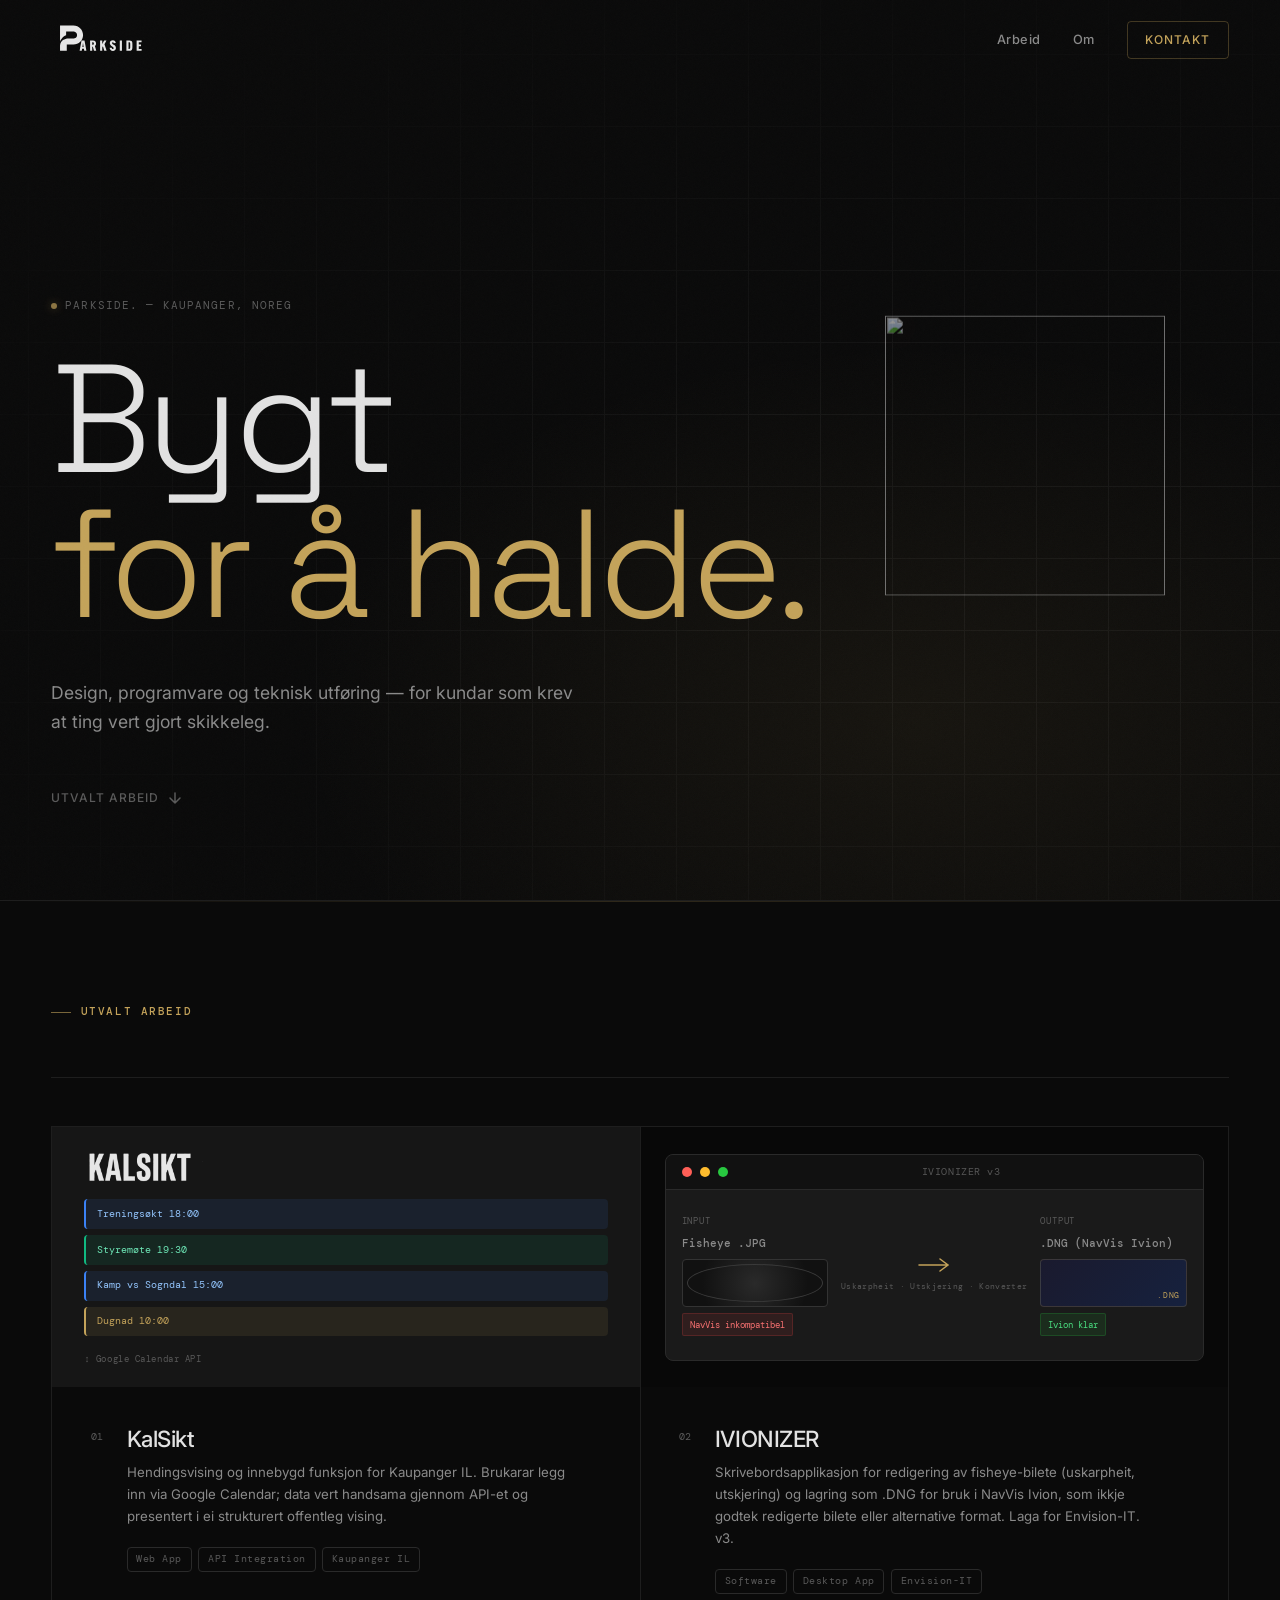
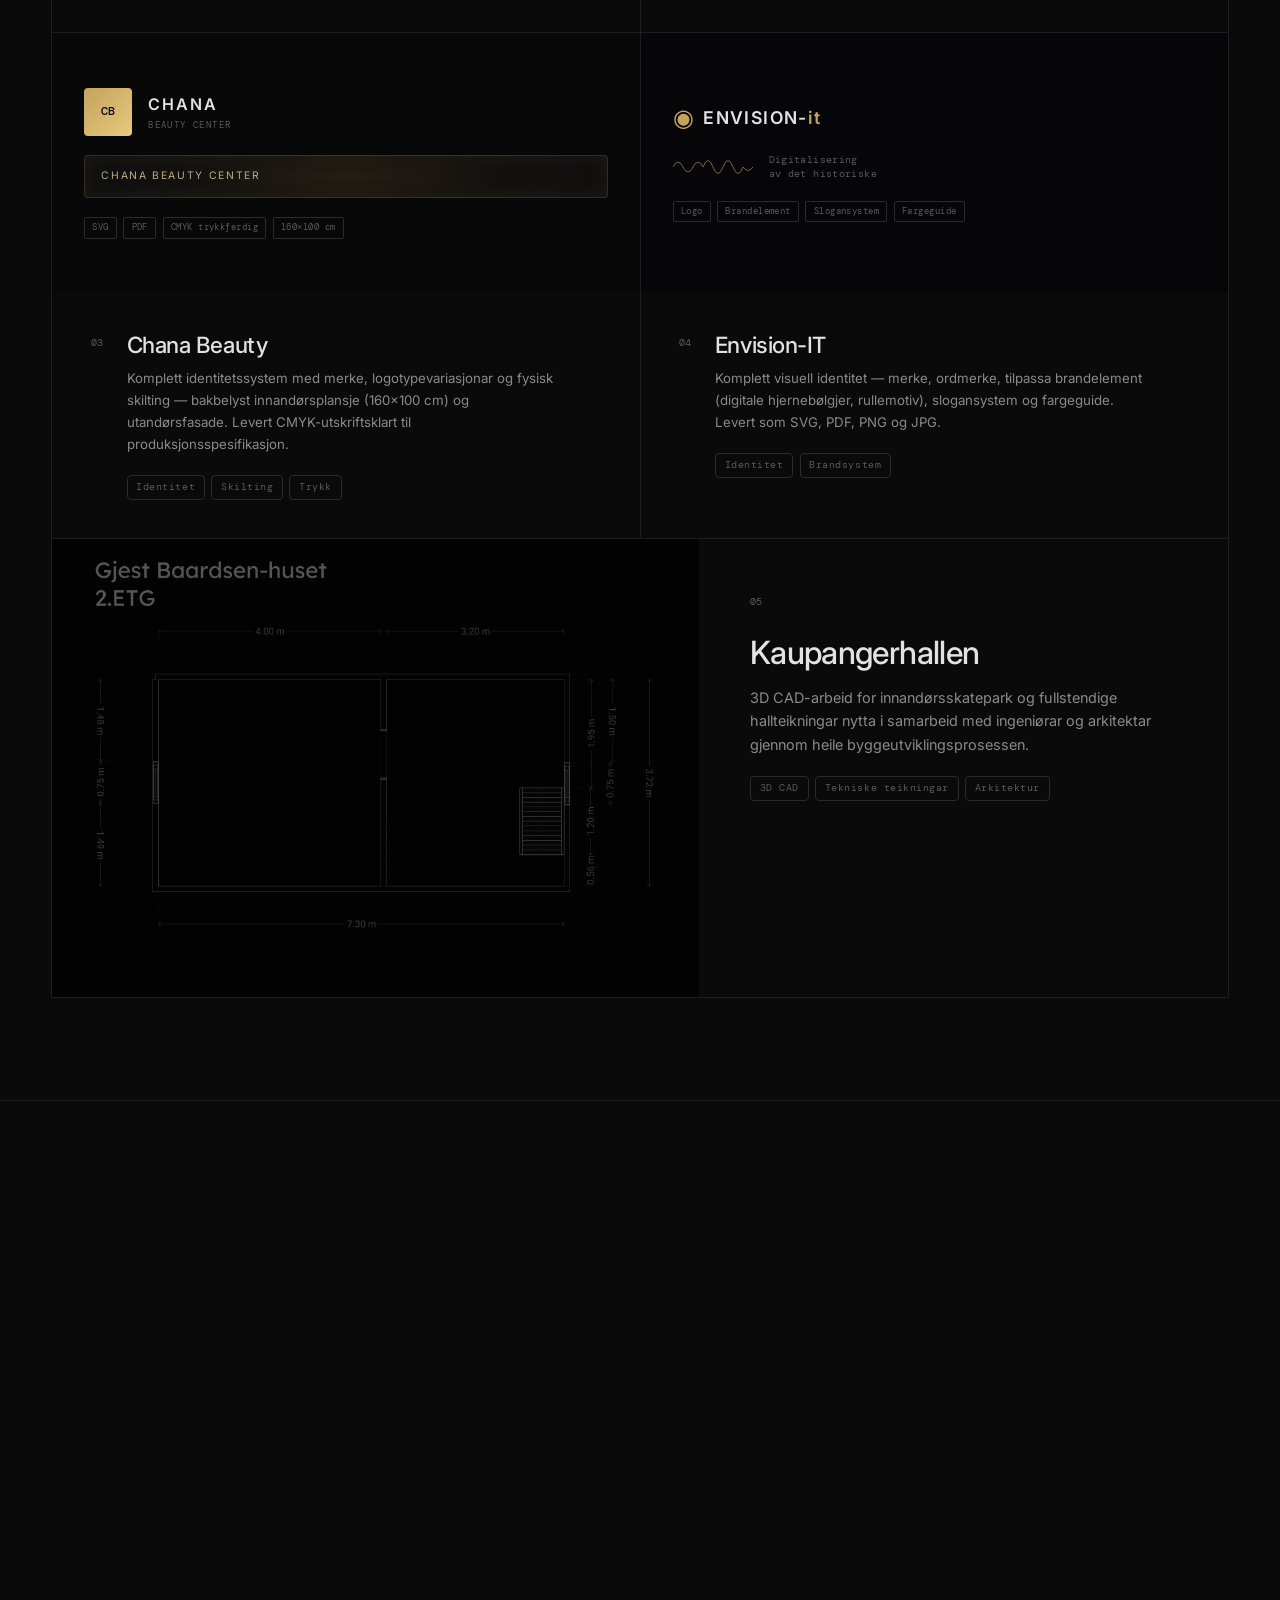
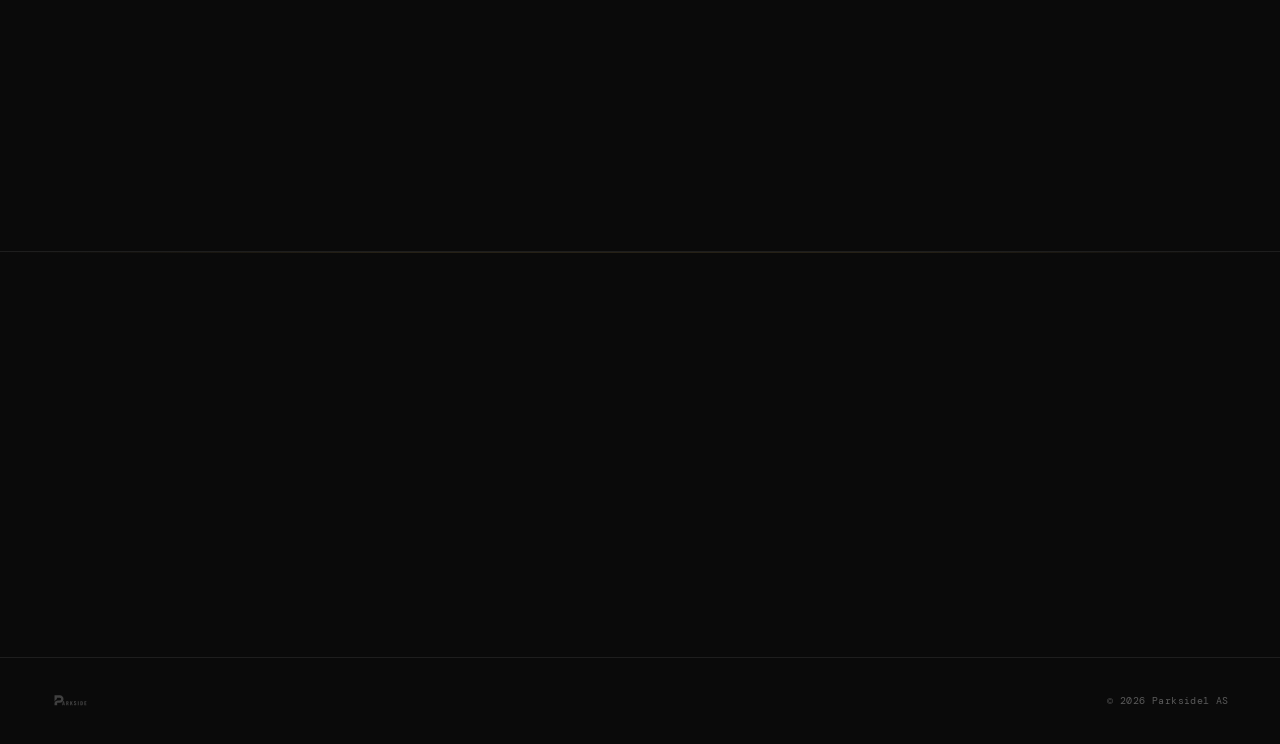
==== index.html @ 4215564d "Legg til prosjektdetaljsider, animert P-ikon og designoppdateringar - Fjerna Lerum Cup frå referanse" ====
<!DOCTYPE html>
<html lang="nn">
<head>
  <meta charset="UTF-8" />
  <meta name="viewport" content="width=device-width, initial-scale=1.0" />
  <title>Parkside.</title>
  <meta name="description" content="Parkside. Design, utvikling og teknisk utføring — frå identitet til programvare." />
  <meta property="og:title" content="Parkside." />
  <meta property="og:description" content="Design, utvikling og teknisk utføring — frå identitet til programvare." />
  <meta property="og:type" content="website" />
  <link rel="icon" type="image/svg+xml" href="data:image/svg+xml,%3Csvg xmlns='http://www.w3.org/2000/svg' viewBox='0 0 32 32'%3E%3Crect width='32' height='32' rx='4' fill='%230a0a0a'/%3E%3Ctext x='50%25' y='50%25' dominant-baseline='central' text-anchor='middle' fill='%23c4a35a' font-family='Georgia,serif' font-size='20' font-weight='bold'%3EP%3C/text%3E%3C/svg%3E" />
  <link rel="preconnect" href="https://fonts.googleapis.com" />
  <link rel="preconnect" href="https://fonts.gstatic.com" crossorigin />
  <link href="https://fonts.googleapis.com/css2?family=Inter:wght@300;400;500;600&family=DM+Mono:wght@400;500&family=Space+Grotesk:wght@300;400;500;600&display=swap" rel="stylesheet" />
  <link rel="stylesheet" href="styles.css" />
</head>
<body>

  <!-- ── NAV ─────────────────────────────────────────── -->
  <nav class="nav" id="nav">
    <div class="nav-inner">
      <a href="#" class="nav-logo">
        <img src="assets/logo/parkside-wordmark.svg" alt="Parkside." class="nav-wordmark" />
      </a>
      <div class="nav-links">
        <a href="#work" class="nav-link">Arbeid</a>
        <a href="#about" class="nav-link">Om</a>
        <a href="#contact" class="nav-cta">Kontakt</a>
      </div>
      <button class="nav-menu-toggle" id="menuToggle" aria-label="Toggle menu" aria-expanded="false">
        <span></span><span></span>
      </button>
    </div>
    <div class="nav-mobile" id="mobileMenu">
      <a href="#work" class="nav-mobile-link">Arbeid</a>
      <a href="#about" class="nav-mobile-link">Om</a>
      <a href="#contact" class="nav-mobile-link">Kontakt</a>
    </div>
  </nav>

  <!-- ── HERO ────────────────────────────────────────── -->
  <section class="hero" id="top">
    <div class="hero-inner">
      <div class="hero-label">Parkside. — Kaupanger, Noreg</div>
      <h1 class="hero-heading">
        <span class="hero-line">Bygt</span>
        <span class="hero-line hero-line--accent">for å halde.</span>
      </h1>
      <p class="hero-sub">
        Design, programvare og teknisk utføring — for kundar som krev at ting vert gjort skikkeleg.
      </p>
      <div class="hero-scroll">
        <a href="#work" class="hero-scroll-link">
          <span>Utvalt arbeid</span>
          <svg width="16" height="16" viewBox="0 0 16 16" fill="none" xmlns="http://www.w3.org/2000/svg">
            <path d="M8 3v10M3 8l5 5 5-5" stroke="currentColor" stroke-width="1.5" stroke-linecap="round" stroke-linejoin="round"/>
          </svg>
        </a>
      </div>
    </div>

    <!-- Animated P icon — right hero field -->
    <div class="hero-icon" aria-hidden="true">
      <img src="assets/logo/parkside-icon-gold.png" alt="" class="hero-icon-img" />
      <div class="hero-pixels">
        <span class="px" style="--px-x:72px;--px-y:174px;--px-size:5px;--px-dur:2.1s;--px-delay:0.0s;--px-dx:-2px;--px-dy:38px"></span>
        <span class="px" style="--px-x:86px;--px-y:178px;--px-size:4px;--px-dur:1.8s;--px-delay:0.4s;--px-dx:3px;--px-dy:44px"></span>
        <span class="px" style="--px-x:100px;--px-y:170px;--px-size:6px;--px-dur:2.4s;--px-delay:0.8s;--px-dx:-3px;--px-dy:36px"></span>
        <span class="px" style="--px-x:76px;--px-y:188px;--px-size:5px;--px-dur:1.9s;--px-delay:0.2s;--px-dx:2px;--px-dy:42px"></span>
        <span class="px" style="--px-x:110px;--px-y:182px;--px-size:4px;--px-dur:2.2s;--px-delay:0.6s;--px-dx:-4px;--px-dy:40px"></span>
        <span class="px" style="--px-x:68px;--px-y:196px;--px-size:6px;--px-dur:1.6s;--px-delay:1.1s;--px-dx:1px;--px-dy:32px"></span>
        <span class="px" style="--px-x:92px;--px-y:192px;--px-size:5px;--px-dur:2.0s;--px-delay:0.9s;--px-dx:-2px;--px-dy:46px"></span>
        <span class="px" style="--px-x:106px;--px-y:200px;--px-size:4px;--px-dur:1.8s;--px-delay:1.5s;--px-dx:4px;--px-dy:38px"></span>
        <span class="px" style="--px-x:80px;--px-y:206px;--px-size:5px;--px-dur:2.3s;--px-delay:1.3s;--px-dx:-1px;--px-dy:34px"></span>
        <span class="px" style="--px-x:96px;--px-y:202px;--px-size:4px;--px-dur:1.7s;--px-delay:0.5s;--px-dx:3px;--px-dy:44px"></span>
        <span class="px" style="--px-x:74px;--px-y:214px;--px-size:6px;--px-dur:2.1s;--px-delay:1.7s;--px-dx:-3px;--px-dy:36px"></span>
        <span class="px" style="--px-x:102px;--px-y:210px;--px-size:5px;--px-dur:1.9s;--px-delay:1.0s;--px-dx:2px;--px-dy:42px"></span>
        <span class="px" style="--px-x:116px;--px-y:218px;--px-size:4px;--px-dur:2.5s;--px-delay:1.4s;--px-dx:-2px;--px-dy:48px"></span>
        <span class="px" style="--px-x:84px;--px-y:222px;--px-size:5px;--px-dur:2.0s;--px-delay:0.7s;--px-dx:1px;--px-dy:40px"></span>
        <span class="px" style="--px-x:94px;--px-y:230px;--px-size:4px;--px-dur:1.6s;--px-delay:1.9s;--px-dx:-4px;--px-dy:34px"></span>
        <span class="px" style="--px-x:70px;--px-y:238px;--px-size:5px;--px-dur:2.3s;--px-delay:2.2s;--px-dx:2px;--px-dy:38px"></span>
      </div>
    </div>

    <div class="hero-grid-bg" aria-hidden="true"></div>
    <div class="hero-glow" aria-hidden="true"></div>
  </section>

  <!-- ── WORK ────────────────────────────────────────── -->
  <section class="work" id="work">
    <div class="section-inner">
      <div class="section-header">
        <span class="section-label">Utvalt arbeid</span>
      </div>

      <div class="work-grid">

        <!-- 01 — KalSikt -->
        <article class="work-card" data-index="01">
          <a href="kalsikt.html" class="work-card-link" aria-label="KalSikt — Kalenderapplikasjon">
            <div class="work-card-visual work-card-visual--kalsikt">
              <div class="kalsikt-viz">
                <img src="assets/work/kalsikt-logo.png" alt="KalSikt logo" class="kalsikt-logo-img" />
                <div class="kalsikt-grid">
                  <div class="kg-event kg-event--sport">Treningsøkt 18:00</div>
                  <div class="kg-event kg-event--meeting">Styremøte 19:30</div>
                  <div class="kg-event kg-event--sport">Kamp vs Sogndal 15:00</div>
                  <div class="kg-event kg-event--other">Dugnad 10:00</div>
                </div>
                <div class="kalsikt-powered">
                  <span>↕ Google Calendar API</span>
                </div>
              </div>
            </div>
            <div class="work-card-info">
              <span class="work-card-num">01</span>
              <div class="work-card-meta">
                <h2 class="work-card-title">KalSikt</h2>
                <p class="work-card-desc">Hendingsvising og innebygd funksjon for Kaupanger IL. Brukarar legg inn via Google Calendar; data vert handsama gjennom API-et og presentert i ei strukturert offentleg vising.</p>
                <div class="work-card-tags">
                  <span class="tag">Web App</span>
                  <span class="tag">API Integration</span>
                  <span class="tag">Kaupanger IL</span>
                </div>
              </div>
            </div>
          </a>
        </article>

        <!-- 02 — IVIONIZER -->
        <article class="work-card" data-index="02">
          <a href="ivionizer.html" class="work-card-link" aria-label="IVIONIZER — Skrivebordsprogramvare">
            <div class="work-card-visual work-card-visual--ivionizer">
              <div class="ivionizer-viz">
                <div class="iv-titlebar">
                  <span class="iv-dot iv-dot--red"></span>
                  <span class="iv-dot iv-dot--yellow"></span>
                  <span class="iv-dot iv-dot--green"></span>
                  <span class="iv-app-name">IVIONIZER v3</span>
                </div>
                <div class="iv-body">
                  <div class="iv-panel iv-panel--left">
                    <div class="iv-label">Input</div>
                    <div class="iv-value">Fisheye .JPG</div>
                    <div class="iv-preview iv-preview--fisheye"></div>
                    <div class="iv-status iv-status--warn">NavVis inkompatibel</div>
                  </div>
                  <div class="iv-arrow">
                    <svg width="32" height="16" viewBox="0 0 32 16" fill="none">
                      <path d="M1 8h28M22 2l8 6-8 6" stroke="#c4a35a" stroke-width="1.5" stroke-linecap="round"/>
                    </svg>
                    <span class="iv-process">Uskarpheit · Utskjering · Konverter</span>
                  </div>
                  <div class="iv-panel iv-panel--right">
                    <div class="iv-label">Output</div>
                    <div class="iv-value">.DNG (NavVis Ivion)</div>
                    <div class="iv-preview iv-preview--dng"></div>
                    <div class="iv-status iv-status--ok">Ivion klar</div>
                  </div>
                </div>
              </div>
            </div>
            <div class="work-card-info">
              <span class="work-card-num">02</span>
              <div class="work-card-meta">
                <h2 class="work-card-title">IVIONIZER</h2>
                <p class="work-card-desc">Skrivebordsapplikasjon for redigering av fisheye-bilete (uskarpheit, utskjering) og lagring som .DNG for bruk i NavVis Ivion, som ikkje godtek redigerte bilete eller alternative format. Laga for Envision-IT. v3.</p>
                <div class="work-card-tags">
                  <span class="tag">Software</span>
                  <span class="tag">Desktop App</span>
                  <span class="tag">Envision-IT</span>
                </div>
              </div>
            </div>
          </a>
        </article>

        <!-- 03 — Chana Beauty -->
        <article class="work-card" data-index="03">
          <a href="chana-beauty.html" class="work-card-link" aria-label="Chana Beauty — Identitet og skilting">
            <div class="work-card-visual work-card-visual--chana">
              <div class="chana-viz">
                <div class="ch-logo-area">
                  <div class="ch-logo-mark">CB</div>
                  <div class="ch-logo-text">
                    <span class="ch-name">CHANA</span>
                    <span class="ch-sub">BEAUTY CENTER</span>
                  </div>
                </div>
                <div class="ch-signage">
                  <div class="ch-sign ch-sign--backlit">
                    <span>CHANA BEAUTY CENTER</span>
                    <span class="ch-sign-glow"></span>
                  </div>
                </div>
                <div class="ch-formats">
                  <span class="ch-fmt">SVG</span>
                  <span class="ch-fmt">PDF</span>
                  <span class="ch-fmt">CMYK trykkferdig</span>
                  <span class="ch-fmt">160×100 cm</span>
                </div>
              </div>
            </div>
            <div class="work-card-info">
              <span class="work-card-num">03</span>
              <div class="work-card-meta">
                <h2 class="work-card-title">Chana Beauty</h2>
                <p class="work-card-desc">Komplett identitetssystem med merke, logotypevariasjonar og fysisk skilting — bakbelyst innandørsplansje (160×100 cm) og utandørsfasade. Levert CMYK-utskriftsklart til produksjonsspesifikasjon.</p>
                <div class="work-card-tags">
                  <span class="tag">Identitet</span>
                  <span class="tag">Skilting</span>
                  <span class="tag">Trykk</span>
                </div>
              </div>
            </div>
          </a>
        </article>

        <!-- 04 — Envision-IT -->
        <article class="work-card" data-index="04">
          <a href="envision-it.html" class="work-card-link" aria-label="Envision-IT — Brandidentitet">
            <div class="work-card-visual work-card-visual--envision">
              <div class="envision-viz">
                <div class="ev-logo">
                  <img src="assets/work/envision-it-logo.png" alt="Envision-IT logo" class="ev-logo-img" onerror="this.style.display='none'; this.nextElementSibling.style.display='flex'" />
                  <div class="ev-logo-fallback">
                    <span class="ev-eye">◉</span>
                    <span class="ev-wordmark">ENVISION-<em>it</em></span>
                  </div>
                </div>
                <div class="ev-elements">
                  <div class="ev-element ev-element--brainwave"></div>
                  <div class="ev-element ev-element--slogan">
                    <span>Digitalisering</span>
                    <span>av det historiske</span>
                  </div>
                </div>
                <div class="ev-formats">
                  <span class="ev-fmt">Logo</span>
                  <span class="ev-fmt">Brandelement</span>
                  <span class="ev-fmt">Slogansystem</span>
                  <span class="ev-fmt">Fargeguide</span>
                </div>
              </div>
            </div>
            <div class="work-card-info">
              <span class="work-card-num">04</span>
              <div class="work-card-meta">
                <h2 class="work-card-title">Envision-IT</h2>
                <p class="work-card-desc">Komplett visuell identitet — merke, ordmerke, tilpassa brandelement (digitale hjernebølgjer, rullemotiv), slogansystem og fargeguide. Levert som SVG, PDF, PNG og JPG.</p>
                <div class="work-card-tags">
                  <span class="tag">Identitet</span>
                  <span class="tag">Brandsystem</span>
                </div>
              </div>
            </div>
          </a>
        </article>

        <!-- 05 — Kaupangerhallen (wide) -->
        <article class="work-card work-card--wide" data-index="05">
          <a href="kaupangerhallen.html" class="work-card-link" aria-label="Kaupangerhallen — Tekniske teikningar og CAD">
            <div class="work-card-visual work-card-visual--cad">
              <div class="cad-viz">
                <img src="assets/work/technical-drawing-01.png" alt="Teknisk grunnplanteikning" class="cad-img" onerror="this.style.display='none'; this.nextElementSibling.style.display='block'" />
                <div class="cad-fallback">
                  <div class="cad-grid-lines" aria-hidden="true"></div>
                  <div class="cad-annotation">
                    <span class="cad-label">Kaupangerhallen</span>
                    <span class="cad-scale">Skala 1:100</span>
                  </div>
                </div>
              </div>
            </div>
            <div class="work-card-info">
              <span class="work-card-num">05</span>
              <div class="work-card-meta">
                <h2 class="work-card-title">Kaupangerhallen</h2>
                <p class="work-card-desc">3D CAD-arbeid for innandørsskatepark og fullstendige hallteikningar nytta i samarbeid med ingeniørar og arkitektar gjennom heile byggeutviklingsprosessen.</p>
                <div class="work-card-tags">
                  <span class="tag">3D CAD</span>
                  <span class="tag">Tekniske teikningar</span>
                  <span class="tag">Arkitektur</span>
                </div>
              </div>
            </div>
          </a>
        </article>

      </div><!-- /work-grid -->
    </div>
  </section>

  <!-- ── ABOUT ────────────────────────────────────────── -->
  <section class="about" id="about">
    <div class="section-inner">
      <div class="about-grid">

        <div class="about-copy">
          <span class="section-label">Om</span>
          <h2 class="about-heading">Lite studio.<br />Breitt spekter.</h2>
          <p class="about-text">
            Parkside er eit design- og utviklingsstudio frå Vestlandet. Vi tek på oss arbeid som krev klar tenking på tvers av fagfelt — identitet, nett, programvare og teknisk produksjon.
          </p>
          <p class="about-text">
            Dei fleste kundane våre er organisasjonar, verksemder og institusjonar i regionen. Vi handterer heile kjeda frå brief til levert fil, inkludert det andre studioar vanlegvis set ut.
          </p>
        </div>

        <div class="about-capabilities">
          <div class="cap-group">
            <h3 class="cap-group-title">Digitalt</h3>
            <ul class="cap-list">
              <li>Webdesign og utvikling</li>
              <li>Webapplikasjonar</li>
              <li>API-integrasjon</li>
              <li>Skrivebordsprogramvare</li>
              <li>Datadrivne grensesnitt</li>
            </ul>
          </div>
          <div class="cap-group">
            <h3 class="cap-group-title">Identitet</h3>
            <ul class="cap-list">
              <li>Brandidentitetssystem</li>
              <li>Logo og merkedesign</li>
              <li>Farge og typografi</li>
              <li>Brandelementbibliotek</li>
              <li>Trykkerifiler</li>
            </ul>
          </div>
          <div class="cap-group">
            <h3 class="cap-group-title">Teknisk</h3>
            <ul class="cap-list">
              <li>Fysisk skilting</li>
              <li>3D-modellering og CAD</li>
              <li>Tekniske teikningar</li>
              <li>Arkitektonisk koordinering</li>
              <li>Skreddarsydde verktøy</li>
            </ul>
          </div>
        </div>

        <div class="about-clients">
          <span class="cap-group-title">Nokre kundar</span>
          <div class="clients-list">
            <span>Kaupanger IL</span>
            <span>Envision-IT</span>
            <span>Chana Beauty</span>
            <span>Move Sogn</span>
            <span>T&amp;D Bakeri</span>
            <span>Årdalshjelpen</span>
            <span>Next Fitness</span>
            <span>Kaupanger Næringsutvikling</span>
          </div>
        </div>

      </div>
    </div>
  </section>

  <!-- ── CONTACT ──────────────────────────────────────── -->
  <section class="contact" id="contact">
    <div class="section-inner">
      <div class="contact-inner">
        <div class="contact-copy">
          <span class="section-label">Kontakt</span>
          <h2 class="contact-heading">La oss snakka.</h2>
          <p class="contact-text">
            Vi arbeider direkte med kundane. Ingen pitchar, ingen anbodsrundar — berre ein samtale om kva du treng.
          </p>
        </div>
        <div class="contact-details">
          <div class="contact-item">
            <span class="contact-item-label">E-post</span>
            <a href="mailto:post@parkside.no" class="contact-item-value">post@parkside.no</a>
          </div>
          <div class="contact-item">
            <span class="contact-item-label">Telefon</span>
            <a href="tel:+4795143314" class="contact-item-value">+47 951 43 314</a>
          </div>
          <div class="contact-item">
            <span class="contact-item-label">Registrert</span>
            <span class="contact-item-value">Parkside1 AS · Org. 921 253 125</span>
          </div>
        </div>
      </div>
    </div>
  </section>

  <!-- ── FOOTER ───────────────────────────────────────── -->
  <footer class="footer">
    <div class="footer-inner">
      <img src="assets/logo/parkside-wordmark.svg" alt="Parkside." class="footer-logo" />
      <span class="footer-copy">© 2026 Parkside1 AS</span>
    </div>
  </footer>

  <script src="script.js"></script>
</body>
</html>
---- styles.css ----
/* ═══════════════════════════════════════════════════════
   PARKSIDE — DESIGN SYSTEM
   Dark · Structured · Precise
═══════════════════════════════════════════════════════ */

/* ── TOKENS ────────────────────────────────────────── */
:root {
  --bg:          #0a0a0a;
  --surface:     #111111;
  --surface-2:   #161616;
  --border:      #1e1e1e;
  --border-2:    #2a2a2a;

  --text:        #e2e2e2;
  --text-dim:    #5a5a5a;
  --text-mid:    #8a8a8a;

  --accent:      #c4a35a;
  --accent-dim:  rgba(196, 163, 90, 0.08);
  --accent-glow: rgba(196, 163, 90, 0.2);

  --radius:      4px;
  --radius-lg:   8px;

  --font-body:    'Inter', -apple-system, BlinkMacSystemFont, 'Segoe UI', sans-serif;
  --font-mono:    'DM Mono', 'Courier New', monospace;
  --font-display: 'Space Grotesk', 'Inter', sans-serif;

  --ease-out:    cubic-bezier(0.16, 1, 0.3, 1);
  --ease-in:     cubic-bezier(0.7, 0, 0.84, 0);
}

/* ── RESET ─────────────────────────────────────────── */
*, *::before, *::after {
  box-sizing: border-box;
  margin: 0;
  padding: 0;
}

html {
  font-size: 16px;
  scroll-behavior: smooth;
  -webkit-text-size-adjust: 100%;
}

body {
  background-color: var(--bg);
  color: var(--text);
  font-family: var(--font-body);
  font-size: 1rem;
  line-height: 1.6;
  -webkit-font-smoothing: antialiased;
  -moz-osx-font-smoothing: grayscale;
  overflow-x: hidden;
}

img {
  display: block;
  max-width: 100%;
}

a {
  color: inherit;
  text-decoration: none;
}

ul {
  list-style: none;
}

/* ── LAYOUT ─────────────────────────────────────────── */
.section-inner {
  width: 100%;
  max-width: 1280px;
  margin: 0 auto;
  padding: 0 clamp(1.5rem, 4vw, 4rem);
}

/* ── TYPOGRAPHY UTILITIES ───────────────────────────── */
.section-label {
  display: inline-flex;
  align-items: center;
  gap: 0.6rem;
  font-family: var(--font-mono);
  font-size: 0.7rem;
  font-weight: 500;
  letter-spacing: 0.14em;
  text-transform: uppercase;
  color: var(--accent);
  margin-bottom: 2rem;
}

.section-label::before {
  content: '';
  display: inline-block;
  width: 20px;
  height: 1px;
  background: var(--accent);
  opacity: 0.6;
  flex-shrink: 0;
}

/* ══════════════════════════════════════════════════════
   NAV
══════════════════════════════════════════════════════ */
.nav {
  position: fixed;
  top: 0;
  left: 0;
  right: 0;
  z-index: 100;
  background: transparent;
  transition: background 0.3s var(--ease-out), border-color 0.3s var(--ease-out);
  border-bottom: 1px solid transparent;
}

.nav.scrolled {
  background: rgba(10, 10, 10, 0.96);
  backdrop-filter: blur(12px);
  -webkit-backdrop-filter: blur(12px);
  border-bottom-color: var(--border);
}

.nav-inner {
  display: flex;
  align-items: center;
  justify-content: space-between;
  max-width: 1280px;
  margin: 0 auto;
  padding: 0 clamp(1.5rem, 4vw, 4rem);
  height: 80px;
}

.nav-logo {
  display: flex;
  align-items: center;
  flex-shrink: 0;
}

.nav-wordmark {
  height: 56px;
  width: 180px;
  object-fit: contain;
  object-position: left center;
  filter: brightness(0) invert(1);
  opacity: 0.9;
}

.nav-links {
  display: flex;
  align-items: center;
  gap: 2rem;
}

.nav-link {
  font-size: 0.8rem;
  font-weight: 500;
  letter-spacing: 0.04em;
  color: var(--text-mid);
  transition: color 0.2s;
}

.nav-link:hover {
  color: var(--text);
}

.nav-cta {
  font-size: 0.75rem;
  font-weight: 500;
  letter-spacing: 0.08em;
  text-transform: uppercase;
  color: var(--accent);
  border: 1px solid rgba(196, 163, 90, 0.3);
  padding: 0.5rem 1.1rem;
  border-radius: var(--radius);
  transition: border-color 0.2s, background 0.2s;
}

.nav-cta:hover {
  border-color: var(--accent);
  background: var(--accent-dim);
}

.nav-menu-toggle {
  display: none;
  flex-direction: column;
  gap: 6px;
  background: none;
  border: none;
  cursor: pointer;
  padding: 4px;
}

.nav-menu-toggle span {
  display: block;
  width: 22px;
  height: 1.5px;
  background: var(--text-mid);
  transition: all 0.25s var(--ease-out);
  transform-origin: center;
}

.nav-mobile {
  display: none;
  flex-direction: column;
  padding: 1.5rem clamp(1.5rem, 4vw, 4rem);
  border-top: 1px solid var(--border);
  background: rgba(10, 10, 10, 0.98);
}

.nav-mobile-link {
  font-size: 1.1rem;
  font-weight: 400;
  color: var(--text-mid);
  padding: 0.9rem 0;
  border-bottom: 1px solid var(--border);
  transition: color 0.2s;
}

.nav-mobile-link:hover {
  color: var(--text);
}

@media (max-width: 640px) {
  .nav-links {
    display: none;
  }
  .nav-menu-toggle {
    display: flex;
  }
  .nav-mobile.open {
    display: flex;
  }
}

/* ══════════════════════════════════════════════════════
   HERO
══════════════════════════════════════════════════════ */
.hero {
  position: relative;
  min-height: 100svh;
  display: flex;
  align-items: flex-end;
  padding-bottom: clamp(5rem, 10vh, 8rem);
  overflow: hidden;
}

.hero-inner {
  position: relative;
  z-index: 2;
  max-width: 1280px;
  margin: 0 auto;
  padding: 0 clamp(1.5rem, 4vw, 4rem);
  width: 100%;
}

.hero-label {
  font-family: var(--font-mono);
  font-size: 0.7rem;
  letter-spacing: 0.1em;
  color: var(--text-dim);
  text-transform: uppercase;
  margin-bottom: 2rem;
  margin-top: 100px;
}

.hero-heading {
  display: flex;
  flex-direction: column;
  font-family: var(--font-display);
  font-size: clamp(4rem, 12vw, 11rem);
  font-weight: 300;
  line-height: 0.95;
  letter-spacing: -0.04em;
  margin-bottom: 2.5rem;
}

.hero-line {
  display: block;
}

.hero-line--accent {
  color: var(--accent);
}

.hero-sub {
  font-size: clamp(0.95rem, 1.5vw, 1.1rem);
  font-weight: 400;
  color: var(--text-mid);
  max-width: 48ch;
  line-height: 1.65;
  margin-bottom: 3rem;
}

.hero-scroll {
  display: inline-block;
}

.hero-scroll-link {
  display: inline-flex;
  align-items: center;
  gap: 0.5rem;
  font-size: 0.75rem;
  font-weight: 500;
  letter-spacing: 0.08em;
  text-transform: uppercase;
  color: var(--text-dim);
  transition: color 0.2s;
}

.hero-scroll-link:hover {
  color: var(--accent);
}

.hero-scroll-link svg {
  animation: scrollBounce 2s ease-in-out infinite;
}

@keyframes scrollBounce {
  0%, 100% { transform: translateY(0); }
  50%       { transform: translateY(5px); }
}

/* Hero background grid */
.hero-grid-bg {
  position: absolute;
  inset: 0;
  z-index: 1;
  background-image:
    linear-gradient(var(--border) 1px, transparent 1px),
    linear-gradient(90deg, var(--border) 1px, transparent 1px);
  background-size: 72px 72px;
  background-position: center center;
  mask-image: radial-gradient(ellipse 120% 90% at 75% 60%, black 20%, transparent 80%);
  -webkit-mask-image: radial-gradient(ellipse 120% 90% at 75% 60%, black 20%, transparent 80%);
  opacity: 0.55;
}

/* Hero radial glow spot */
.hero-glow {
  position: absolute;
  inset: 0;
  z-index: 1;
  pointer-events: none;
  background: radial-gradient(ellipse 70% 60% at 72% 80%, rgba(196, 163, 90, 0.07) 0%, transparent 70%);
}

/* ══════════════════════════════════════════════════════
   WORK SECTION
══════════════════════════════════════════════════════ */
.work {
  padding: clamp(5rem, 8vw, 8rem) 0;
  border-top: 1px solid var(--border);
}

.section-header {
  display: flex;
  align-items: flex-end;
  justify-content: space-between;
  margin-bottom: 3rem;
  padding-bottom: 1.5rem;
  border-bottom: 1px solid var(--border);
}

.work-grid {
  display: grid;
  grid-template-columns: 1fr 1fr;
  gap: 1px;
  background: var(--border);
  border: 1px solid var(--border);
}

.work-card--wide {
  grid-column: 1 / -1;
}

/* ── WORK CARD ─────────────────────────────────── */
.work-card {
  background: var(--bg);
  transition: background 0.3s var(--ease-out), box-shadow 0.3s var(--ease-out);
}

.work-card:hover {
  background: var(--surface);
  box-shadow: inset 0 0 0 1px rgba(196, 163, 90, 0.14);
}

.work-card-link {
  display: flex;
  flex-direction: column;
  height: 100%;
  text-decoration: none;
  cursor: default;
}

.work-card--wide .work-card-link {
  flex-direction: row;
}

/* Visual area */
.work-card-visual {
  flex-shrink: 0;
  overflow: hidden;
  background: var(--surface-2);
  display: flex;
  align-items: center;
  justify-content: center;
}

/* Wide card visual = taller stripe */
.work-card--wide .work-card-visual {
  width: 55%;
  min-height: 380px;
}

/* Regular card visual */
.work-card:not(.work-card--wide) .work-card-visual {
  height: 260px;
}

/* Info area */
.work-card-info {
  padding: clamp(1.5rem, 3vw, 2.5rem);
  display: flex;
  gap: 1.5rem;
  align-items: flex-start;
  flex: 1;
}

.work-card--wide .work-card-info {
  flex-direction: column;
  justify-content: center;
  padding: clamp(2rem, 4vw, 3.5rem);
}

.work-card-num {
  font-family: var(--font-mono);
  font-size: 0.65rem;
  color: var(--text-dim);
  flex-shrink: 0;
  margin-top: 0.2rem;
}

.work-card-meta {
  flex: 1;
  min-width: 0;
}

.work-card-title {
  font-size: clamp(1.1rem, 1.8vw, 1.4rem);
  font-weight: 500;
  letter-spacing: -0.02em;
  margin-bottom: 0.6rem;
  line-height: 1.2;
}

.work-card--wide .work-card-title {
  font-size: clamp(1.5rem, 2.5vw, 2rem);
  margin-bottom: 0.8rem;
}

.work-card-desc {
  font-size: 0.83rem;
  line-height: 1.65;
  color: var(--text-mid);
  margin-bottom: 1.2rem;
  max-width: 55ch;
  overflow-wrap: break-word;
}

.work-card--wide .work-card-desc {
  font-size: 0.9rem;
}

/* Tags */
.work-card-tags {
  display: flex;
  flex-wrap: wrap;
  gap: 0.4rem;
}

.tag {
  font-family: var(--font-mono);
  font-size: 0.65rem;
  letter-spacing: 0.05em;
  color: var(--text-dim);
  border: 1px solid var(--border-2);
  padding: 0.2rem 0.55rem;
  border-radius: var(--radius);
}

.work-card:hover .tag {
  border-color: rgba(196, 163, 90, 0.2);
  color: var(--text-mid);
}

/* ─ Hover arrow indicator ─ */
.work-card-link::after {
  content: '→';
  position: absolute;
  bottom: 1.5rem;
  right: 1.5rem;
  font-size: 0.85rem;
  color: var(--text-dim);
  opacity: 0;
  transform: translateX(-6px);
  transition: opacity 0.2s, transform 0.2s var(--ease-out);
}

.work-card {
  position: relative;
}

.work-card:hover .work-card-link::after {
  opacity: 1;
  transform: translateX(0);
}

/* ── CARD VISUALS ──────────────────────────────────── */

/* — LERUM CUP — */
.work-card-visual--lerum {
  padding: 2rem;
  align-items: stretch;
}

.lerum-viz {
  width: 100%;
  background: #0d1117;
  border: 1px solid #21262d;
  border-radius: var(--radius-lg);
  font-family: var(--font-mono);
  font-size: 0.7rem;
  overflow: hidden;
  display: flex;
  flex-direction: column;
}

.lv-header {
  display: flex;
  align-items: center;
  gap: 0.6rem;
  padding: 0.75rem 1rem;
  border-bottom: 1px solid #21262d;
  background: #161b22;
}

.lv-dot {
  width: 6px;
  height: 6px;
  border-radius: 50%;
}

.lv-dot--green { background: #28a745; box-shadow: 0 0 6px #28a74580; }

.lv-title {
  color: #c9d1d9;
  font-size: 0.65rem;
  letter-spacing: 0.05em;
  flex: 1;
}

.lv-badge {
  font-size: 0.55rem;
  background: rgba(196, 163, 90, 0.15);
  color: var(--accent);
  border: 1px solid rgba(196, 163, 90, 0.3);
  padding: 0.1rem 0.4rem;
  border-radius: 2px;
  letter-spacing: 0.08em;
}

.lv-modes {
  display: flex;
  gap: 0;
  padding: 0.6rem 1rem;
  border-bottom: 1px solid #21262d;
}

.lv-mode {
  font-size: 0.6rem;
  letter-spacing: 0.06em;
  padding: 0.3rem 0.7rem;
  color: #6e7681;
  border-bottom: 1px solid transparent;
  cursor: default;
}

.lv-mode--active {
  color: var(--accent);
  border-bottom-color: var(--accent);
}

.lv-filters {
  display: flex;
  gap: 0.4rem;
  padding: 0.6rem 1rem;
  border-bottom: 1px solid #21262d;
  flex-wrap: wrap;
}

.lv-filter {
  font-size: 0.58rem;
  color: #6e7681;
  border: 1px solid #30363d;
  padding: 0.2rem 0.5rem;
  border-radius: 2px;
}

.lv-filter--active {
  color: var(--accent);
  border-color: rgba(196, 163, 90, 0.4);
  background: rgba(196, 163, 90, 0.08);
}

.lv-cards {
  flex: 1;
  padding: 0.6rem 1rem;
  display: flex;
  flex-direction: column;
  gap: 0.4rem;
}

.lv-card {
  display: grid;
  grid-template-columns: 2.5rem 1fr auto;
  gap: 0.5rem;
  align-items: center;
  padding: 0.4rem 0.5rem;
  background: #161b22;
  border-radius: var(--radius);
  border: 1px solid #21262d;
}

.lv-card--faded {
  opacity: 0.4;
}

.lv-time {
  color: var(--accent);
  font-size: 0.6rem;
  font-weight: 500;
}

.lv-match {
  color: #c9d1d9;
  font-size: 0.6rem;
  white-space: nowrap;
  overflow: hidden;
  text-overflow: ellipsis;
}

.lv-match em {
  color: #6e7681;
  font-style: normal;
  margin: 0 0.2rem;
}

.lv-loc {
  color: #6e7681;
  font-size: 0.55rem;
  white-space: nowrap;
}

.lv-stats {
  display: flex;
  gap: 1rem;
  padding: 0.6rem 1rem;
  border-top: 1px solid #21262d;
  background: #0d1117;
}

.lv-stats span {
  color: #6e7681;
  font-size: 0.55rem;
  letter-spacing: 0.04em;
}

/* — KALSIKT — */
.work-card-visual--kalsikt {
  padding: 2rem;
}

.kalsikt-viz {
  width: 100%;
  display: flex;
  flex-direction: column;
  gap: 1rem;
}

.kalsikt-logo-img {
  height: 36px;
  width: auto;
  object-fit: contain;
  object-position: left center;
  filter: brightness(0) invert(0.9);
}

.kalsikt-grid {
  display: flex;
  flex-direction: column;
  gap: 0.4rem;
}

.kg-event {
  font-family: var(--font-mono);
  font-size: 0.65rem;
  padding: 0.4rem 0.7rem;
  border-radius: var(--radius);
  border-left: 2px solid;
}

.kg-event--sport {
  background: rgba(59, 130, 246, 0.1);
  border-left-color: #3b82f6;
  color: #93c5fd;
}

.kg-event--meeting {
  background: rgba(16, 185, 129, 0.1);
  border-left-color: #10b981;
  color: #6ee7b7;
}

.kg-event--other {
  background: rgba(196, 163, 90, 0.1);
  border-left-color: var(--accent);
  color: var(--accent);
}

.kalsikt-powered {
  font-family: var(--font-mono);
  font-size: 0.58rem;
  color: var(--text-dim);
  letter-spacing: 0.06em;
}

/* — IVIONIZER — */
.work-card-visual--ivionizer {
  padding: 1.5rem;
  background: #080808;
}

.ivionizer-viz {
  width: 100%;
  background: #1a1a1a;
  border: 1px solid #2a2a2a;
  border-radius: var(--radius-lg);
  overflow: hidden;
  font-family: var(--font-mono);
  font-size: 0.65rem;
}

.iv-titlebar {
  display: flex;
  align-items: center;
  gap: 0.5rem;
  padding: 0.6rem 1rem;
  background: #111111;
  border-bottom: 1px solid #2a2a2a;
}

.iv-dot {
  width: 10px;
  height: 10px;
  border-radius: 50%;
}

.iv-dot--red    { background: #ff5f57; }
.iv-dot--yellow { background: #febc2e; }
.iv-dot--green  { background: #28c840; }

.iv-app-name {
  flex: 1;
  text-align: center;
  color: #555;
  font-size: 0.6rem;
  letter-spacing: 0.06em;
}

.iv-body {
  display: flex;
  align-items: center;
  padding: 1.5rem 1rem;
  gap: 0.8rem;
}

.iv-panel {
  flex: 1;
  display: flex;
  flex-direction: column;
  gap: 0.4rem;
}

.iv-label {
  font-size: 0.55rem;
  letter-spacing: 0.1em;
  text-transform: uppercase;
  color: var(--text-dim);
}

.iv-value {
  font-size: 0.7rem;
  color: var(--text-mid);
  font-weight: 500;
}

.iv-preview {
  width: 100%;
  height: 48px;
  border-radius: var(--radius);
  position: relative;
  overflow: hidden;
}

.iv-preview--fisheye {
  background: radial-gradient(circle at 50% 50%, #2a2a2a 0%, #111 70%);
  border: 1px solid #333;
}

.iv-preview--fisheye::after {
  content: '';
  position: absolute;
  inset: 4px;
  border-radius: 50%;
  border: 1px solid #3a3a3a;
}

.iv-preview--dng {
  background: linear-gradient(135deg, #1a1a2e 0%, #16213e 100%);
  border: 1px solid var(--accent-glow);
}

.iv-preview--dng::after {
  content: '.DNG';
  position: absolute;
  bottom: 4px;
  right: 6px;
  font-size: 0.5rem;
  color: var(--accent);
  letter-spacing: 0.08em;
}

.iv-status {
  font-size: 0.55rem;
  padding: 0.2rem 0.45rem;
  border-radius: 2px;
  width: fit-content;
}

.iv-status--warn {
  background: rgba(239, 68, 68, 0.1);
  color: #f87171;
  border: 1px solid rgba(239, 68, 68, 0.2);
}

.iv-status--ok {
  background: rgba(40, 200, 64, 0.1);
  color: #4ade80;
  border: 1px solid rgba(40, 200, 64, 0.2);
}

.iv-arrow {
  display: flex;
  flex-direction: column;
  align-items: center;
  gap: 0.4rem;
  flex-shrink: 0;
}

.iv-process {
  font-size: 0.5rem;
  color: var(--text-dim);
  letter-spacing: 0.04em;
  white-space: nowrap;
}

/* — CHANA BEAUTY — */
.work-card-visual--chana {
  padding: 2rem;
  background: #080808;
}

.chana-viz {
  width: 100%;
  display: flex;
  flex-direction: column;
  gap: 1.2rem;
}

.ch-logo-area {
  display: flex;
  align-items: center;
  gap: 1rem;
}

.ch-logo-mark {
  width: 48px;
  height: 48px;
  background: linear-gradient(135deg, #c4a35a, #e8c97e);
  display: flex;
  align-items: center;
  justify-content: center;
  font-family: var(--font-mono);
  font-size: 0.75rem;
  font-weight: 500;
  color: #0a0a0a;
  letter-spacing: 0.04em;
  border-radius: var(--radius);
  flex-shrink: 0;
}

.ch-logo-text {
  display: flex;
  flex-direction: column;
}

.ch-name {
  font-size: 1rem;
  font-weight: 600;
  letter-spacing: 0.12em;
  color: var(--text);
}

.ch-sub {
  font-family: var(--font-mono);
  font-size: 0.55rem;
  letter-spacing: 0.16em;
  color: var(--text-dim);
  text-transform: uppercase;
}

.ch-signage {
  position: relative;
}

.ch-sign {
  border: 1px solid #2a2a2a;
  border-radius: var(--radius);
  padding: 0.75rem 1rem;
  font-size: 0.65rem;
  letter-spacing: 0.16em;
  text-transform: uppercase;
  color: var(--text-mid);
  position: relative;
  overflow: hidden;
}

.ch-sign--backlit {
  background: linear-gradient(90deg, #0f0f0f 0%, #1a1510 50%, #0f0f0f 100%);
  box-shadow: 0 0 20px rgba(196, 163, 90, 0.08) inset;
  border-color: rgba(196, 163, 90, 0.2);
  color: rgba(230, 210, 160, 0.8);
}

.ch-sign-glow {
  position: absolute;
  top: 0; bottom: 0;
  left: 50%;
  transform: translateX(-50%);
  width: 60%;
  background: radial-gradient(ellipse at center, rgba(196, 163, 90, 0.06) 0%, transparent 70%);
}

.ch-formats {
  display: flex;
  gap: 0.4rem;
  flex-wrap: wrap;
}

.ch-fmt {
  font-family: var(--font-mono);
  font-size: 0.58rem;
  letter-spacing: 0.05em;
  color: var(--text-dim);
  border: 1px solid var(--border-2);
  padding: 0.15rem 0.45rem;
  border-radius: 2px;
}

/* — ENVISION-IT — */
.work-card-visual--envision {
  padding: 2rem;
  background: #060608;
}

.envision-viz {
  width: 100%;
  display: flex;
  flex-direction: column;
  gap: 1.2rem;
}

.ev-logo {
  display: flex;
  align-items: center;
}

.ev-logo-img {
  height: 32px;
  width: auto;
  object-fit: contain;
  object-position: left;
  filter: brightness(0) invert(1);
  opacity: 0.85;
}

.ev-logo-fallback {
  display: none;
  align-items: center;
  gap: 0.6rem;
}

.ev-eye {
  font-size: 1.5rem;
  color: var(--accent);
  line-height: 1;
}

.ev-wordmark {
  font-size: 1.1rem;
  font-weight: 600;
  letter-spacing: 0.08em;
  color: var(--text);
}

.ev-wordmark em {
  font-style: normal;
  color: var(--accent);
}

.ev-elements {
  display: flex;
  gap: 1rem;
  align-items: center;
}

.ev-element--brainwave {
  width: 80px;
  height: 30px;
  flex-shrink: 0;
  background: none;
  position: relative;
}

.ev-element--brainwave::before {
  content: '';
  position: absolute;
  inset: 0;
  background: url("data:image/svg+xml,%3Csvg viewBox='0 0 80 30' xmlns='http://www.w3.org/2000/svg'%3E%3Cpath d='M0 15 Q5 5 10 15 T20 15 T30 15 Q35 2 40 15 Q45 28 50 15 T60 15 T70 15 Q75 22 80 15' stroke='%23c4a35a' stroke-width='1' fill='none' opacity='0.6'/%3E%3C/svg%3E") no-repeat center/contain;
}

.ev-element--slogan {
  display: flex;
  flex-direction: column;
  font-family: var(--font-mono);
  font-size: 0.6rem;
  color: var(--text-dim);
  line-height: 1.4;
  letter-spacing: 0.04em;
}

.ev-formats {
  display: flex;
  gap: 0.4rem;
  flex-wrap: wrap;
}

.ev-fmt {
  font-family: var(--font-mono);
  font-size: 0.58rem;
  letter-spacing: 0.05em;
  color: var(--text-dim);
  border: 1px solid var(--border-2);
  padding: 0.15rem 0.45rem;
  border-radius: 2px;
}

/* — CAD / KAUPANGERHALLEN — */
.work-card-visual--cad {
  padding: 0;
  background: #0a0a0c;
}

.cad-viz {
  width: 100%;
  height: 100%;
  position: relative;
  overflow: hidden;
}

.cad-img {
  width: 100%;
  height: 100%;
  object-fit: cover;
  object-position: center;
  opacity: 0.7;
  filter: invert(1) brightness(0.5) sepia(0.1);
  transition: opacity 0.3s, filter 0.3s;
}

.work-card:hover .cad-img {
  opacity: 0.85;
}

.cad-fallback {
  display: none;
  position: absolute;
  inset: 0;
}

.cad-grid-lines {
  position: absolute;
  inset: 0;
  background-image:
    linear-gradient(rgba(196, 163, 90, 0.06) 1px, transparent 1px),
    linear-gradient(90deg, rgba(196, 163, 90, 0.06) 1px, transparent 1px);
  background-size: 24px 24px;
}

.cad-annotation {
  position: absolute;
  bottom: 1.5rem;
  left: 1.5rem;
  display: flex;
  flex-direction: column;
  gap: 0.2rem;
}

.cad-label {
  font-family: var(--font-mono);
  font-size: 0.65rem;
  letter-spacing: 0.08em;
  color: var(--accent);
  text-transform: uppercase;
}

.cad-scale {
  font-family: var(--font-mono);
  font-size: 0.55rem;
  color: var(--text-dim);
  letter-spacing: 0.06em;
}

/* ══════════════════════════════════════════════════════
   ABOUT SECTION
══════════════════════════════════════════════════════ */
.about {
  padding: clamp(5rem, 8vw, 8rem) 0;
  border-top: 1px solid var(--border);
}

.about-grid {
  display: grid;
  grid-template-columns: 1fr 1fr;
  grid-template-rows: auto auto;
  gap: clamp(3rem, 5vw, 5rem) clamp(4rem, 6vw, 8rem);
}

.about-copy {
  grid-column: 1;
  grid-row: 1;
}

.about-heading {
  font-family: var(--font-display);
  font-size: clamp(2rem, 4vw, 3.2rem);
  font-weight: 300;
  letter-spacing: -0.03em;
  line-height: 1.1;
  margin-bottom: 1.8rem;
}

.about-text {
  font-size: 0.95rem;
  line-height: 1.75;
  color: var(--text-mid);
  margin-bottom: 1rem;
  max-width: 52ch;
}

.about-capabilities {
  grid-column: 2;
  grid-row: 1;
  display: grid;
  grid-template-columns: 1fr 1fr 1fr;
  gap: 2rem;
  align-self: start;
}

.cap-group-title {
  font-family: var(--font-mono);
  font-size: 0.65rem;
  letter-spacing: 0.1em;
  text-transform: uppercase;
  color: var(--accent);
  display: block;
  margin-bottom: 0.8rem;
}

.cap-list {
  display: flex;
  flex-direction: column;
  gap: 0.45rem;
}

.cap-list li {
  font-size: 0.82rem;
  color: var(--text-mid);
  line-height: 1.4;
  padding-left: 0.9rem;
  position: relative;
}

.cap-list li::before {
  content: '–';
  position: absolute;
  left: 0;
  color: var(--border-2);
}

.about-clients {
  grid-column: 1 / -1;
  grid-row: 2;
  padding-top: 2rem;
  border-top: 1px solid var(--border);
}

.about-clients .cap-group-title {
  margin-bottom: 1.2rem;
}

.clients-list {
  display: flex;
  flex-wrap: wrap;
  gap: 0.5rem 1rem;
}

.clients-list span {
  font-size: 0.82rem;
  color: var(--text-dim);
}

.clients-list span::after {
  content: '·';
  margin-left: 1rem;
  color: var(--border-2);
}

.clients-list span:last-child::after {
  display: none;
}

/* ══════════════════════════════════════════════════════
   CONTACT SECTION
══════════════════════════════════════════════════════ */
.contact {
  padding: clamp(5rem, 8vw, 8rem) 0;
  border-top: 1px solid var(--border);
}

.contact-inner {
  display: grid;
  grid-template-columns: 1fr 1fr;
  gap: clamp(3rem, 6vw, 6rem);
  align-items: start;
}

.contact-heading {
  font-family: var(--font-display);
  font-size: clamp(2.5rem, 5vw, 4rem);
  font-weight: 300;
  letter-spacing: -0.03em;
  line-height: 1.05;
  margin-bottom: 1rem;
}

.contact-text {
  font-size: 0.9rem;
  color: var(--text-mid);
  line-height: 1.7;
  max-width: 44ch;
}

.contact-details {
  display: flex;
  flex-direction: column;
  gap: 1.8rem;
  padding-top: 0.5rem;
}

.contact-item {
  display: flex;
  flex-direction: column;
  gap: 0.3rem;
}

.contact-item-label {
  font-family: var(--font-mono);
  font-size: 0.62rem;
  letter-spacing: 0.1em;
  text-transform: uppercase;
  color: var(--text-dim);
}

.contact-item-value {
  font-size: 0.95rem;
  color: var(--text);
  transition: color 0.2s;
}

a.contact-item-value:hover {
  color: var(--accent);
}

/* ══════════════════════════════════════════════════════
   FOOTER
══════════════════════════════════════════════════════ */
.footer {
  border-top: 1px solid var(--border);
  padding: 2rem 0;
}

.footer-inner {
  max-width: 1280px;
  margin: 0 auto;
  padding: 0 clamp(1.5rem, 4vw, 4rem);
  display: flex;
  align-items: center;
  justify-content: space-between;
}

.footer-logo {
  height: 22px;
  width: 72px;
  object-fit: contain;
  object-position: left;
  filter: brightness(0) invert(0.25);
}

.footer-copy {
  font-family: var(--font-mono);
  font-size: 0.62rem;
  color: var(--text-dim);
  letter-spacing: 0.04em;
}

/* ══════════════════════════════════════════════════════
   SCROLL ANIMATIONS
══════════════════════════════════════════════════════ */
[data-reveal] {
  opacity: 0;
  transform: translateY(24px);
  transition: opacity 0.7s var(--ease-out), transform 0.7s var(--ease-out);
}

[data-reveal].revealed {
  opacity: 1;
  transform: translateY(0);
}

/* ══════════════════════════════════════════════════════
   RESPONSIVE BREAKPOINTS
══════════════════════════════════════════════════════ */
@media (max-width: 1024px) {
  .work-card--wide .work-card-link {
    flex-direction: column;
  }

  .work-card--wide .work-card-visual {
    width: 100%;
    min-height: 300px;
  }

  .about-grid {
    grid-template-columns: 1fr;
    gap: 3rem;
  }

  .about-capabilities {
    grid-column: 1;
    grid-row: auto;
    grid-template-columns: 1fr 1fr 1fr;
  }
}

@media (max-width: 768px) {
  .work-grid {
    grid-template-columns: 1fr;
  }

  .work-card--wide {
    grid-column: 1;
  }

  .about-grid {
    grid-template-columns: 1fr;
    gap: 3rem;
  }

  .about-capabilities {
    grid-column: 1;
    grid-row: auto;
    grid-template-columns: 1fr 1fr;
  }

  .contact-inner {
    grid-template-columns: 1fr;
    gap: 3rem;
  }

  .iv-body {
    flex-direction: column;
  }

  .iv-arrow {
    flex-direction: row;
  }
}

@media (max-width: 480px) {
  .about-capabilities {
    grid-template-columns: 1fr;
  }

  .work-card-info {
    flex-direction: column;
    gap: 0.8rem;
  }

  .lv-card {
    grid-template-columns: 2.5rem 1fr;
  }

  .lv-loc {
    display: none;
  }
}

/* ══════════════════════════════════════════════════════
   SELECTION + FOCUS
══════════════════════════════════════════════════════ */
::selection {
  background: rgba(196, 163, 90, 0.2);
  color: var(--text);
}

:focus-visible {
  outline: 1px solid var(--accent);
  outline-offset: 3px;
  border-radius: var(--radius);
}

/* ══════════════════════════════════════════════════════
   SCROLLBAR
══════════════════════════════════════════════════════ */
::-webkit-scrollbar {
  width: 6px;
}

::-webkit-scrollbar-track {
  background: var(--bg);
}

::-webkit-scrollbar-thumb {
  background: var(--border-2);
  border-radius: 3px;
}

::-webkit-scrollbar-thumb:hover {
  background: var(--text-dim);
}

/* ══════════════════════════════════════════════════════
   HERO ICON — Animated pixel P
══════════════════════════════════════════════════════ */
.hero-icon {
  position: absolute;
  right: clamp(4%, 9vw, 14%);
  top: 50%;
  transform: translateY(-48%);
  z-index: 2;
  pointer-events: none;
  user-select: none;
}

.hero-icon-img {
  display: block;
  width: 280px;
  height: 280px;
  object-fit: contain;
  opacity: 0.55;
  filter: drop-shadow(0 0 32px rgba(196, 163, 90, 0.18));
}

/* Pixel container — positioned absolute over icon */
.hero-pixels {
  position: absolute;
  inset: 0;
  pointer-events: none;
}

/* Individual pixel */
.px {
  position: absolute;
  left: var(--px-x);
  top: var(--px-y);
  width: var(--px-size);
  height: var(--px-size);
  background: var(--accent);
  opacity: 0;
  animation: pixelFall var(--px-dur) ease-out var(--px-delay) infinite;
}

@keyframes pixelFall {
  0%   { opacity: 0; transform: translate(0, 0) scale(1); }
  8%   { opacity: 0.9; }
  85%  { opacity: 0.3; }
  100% { opacity: 0; transform: translate(var(--px-dx), var(--px-dy)) scale(0.4); }
}

/* Hide icon on small screens — keeps hero clean */
@media (max-width: 900px) {
  .hero-icon { display: none; }
}

/* ══════════════════════════════════════════════════════
   NOISE TEXTURE OVERLAY
══════════════════════════════════════════════════════ */
body::after {
  content: '';
  position: fixed;
  inset: 0;
  z-index: 9999;
  pointer-events: none;
  opacity: 0.022;
  background-image: url("data:image/svg+xml,%3Csvg viewBox='0 0 256 256' xmlns='http://www.w3.org/2000/svg'%3E%3Cfilter id='noise'%3E%3CfeTurbulence type='fractalNoise' baseFrequency='0.9' numOctaves='4' stitchTiles='stitch'/%3E%3C/filter%3E%3Crect width='100%25' height='100%25' filter='url(%23noise)'/%3E%3C/svg%3E");
  background-repeat: repeat;
  background-size: 128px 128px;
}

/* ══════════════════════════════════════════════════════
   ACCENT HIGHLIGHT ON HERO LABEL
══════════════════════════════════════════════════════ */
.hero-label {
  display: inline-flex;
  align-items: center;
  gap: 0.5rem;
}

.hero-label::before {
  content: '';
  display: inline-block;
  width: 6px;
  height: 6px;
  border-radius: 50%;
  background: var(--accent);
  opacity: 0.7;
  flex-shrink: 0;
  box-shadow: 0 0 8px rgba(196, 163, 90, 0.5);
}

/* ══════════════════════════════════════════════════════
   CONTACT SECTION ENHANCEMENT
══════════════════════════════════════════════════════ */
.contact {
  position: relative;
}

.contact::before {
  content: '';
  position: absolute;
  top: 0;
  left: 0;
  right: 0;
  height: 1px;
  background: linear-gradient(90deg, transparent 0%, var(--accent) 30%, var(--accent) 70%, transparent 100%);
  opacity: 0.15;
}

/* ══════════════════════════════════════════════════════
   WORK GRID BORDER GRADIENT TOP
══════════════════════════════════════════════════════ */
.work {
  position: relative;
}

.work::before {
  content: '';
  position: absolute;
  top: 0;
  left: 0;
  right: 0;
  height: 1px;
  background: linear-gradient(90deg, transparent 0%, rgba(196, 163, 90, 0.2) 50%, transparent 100%);
}
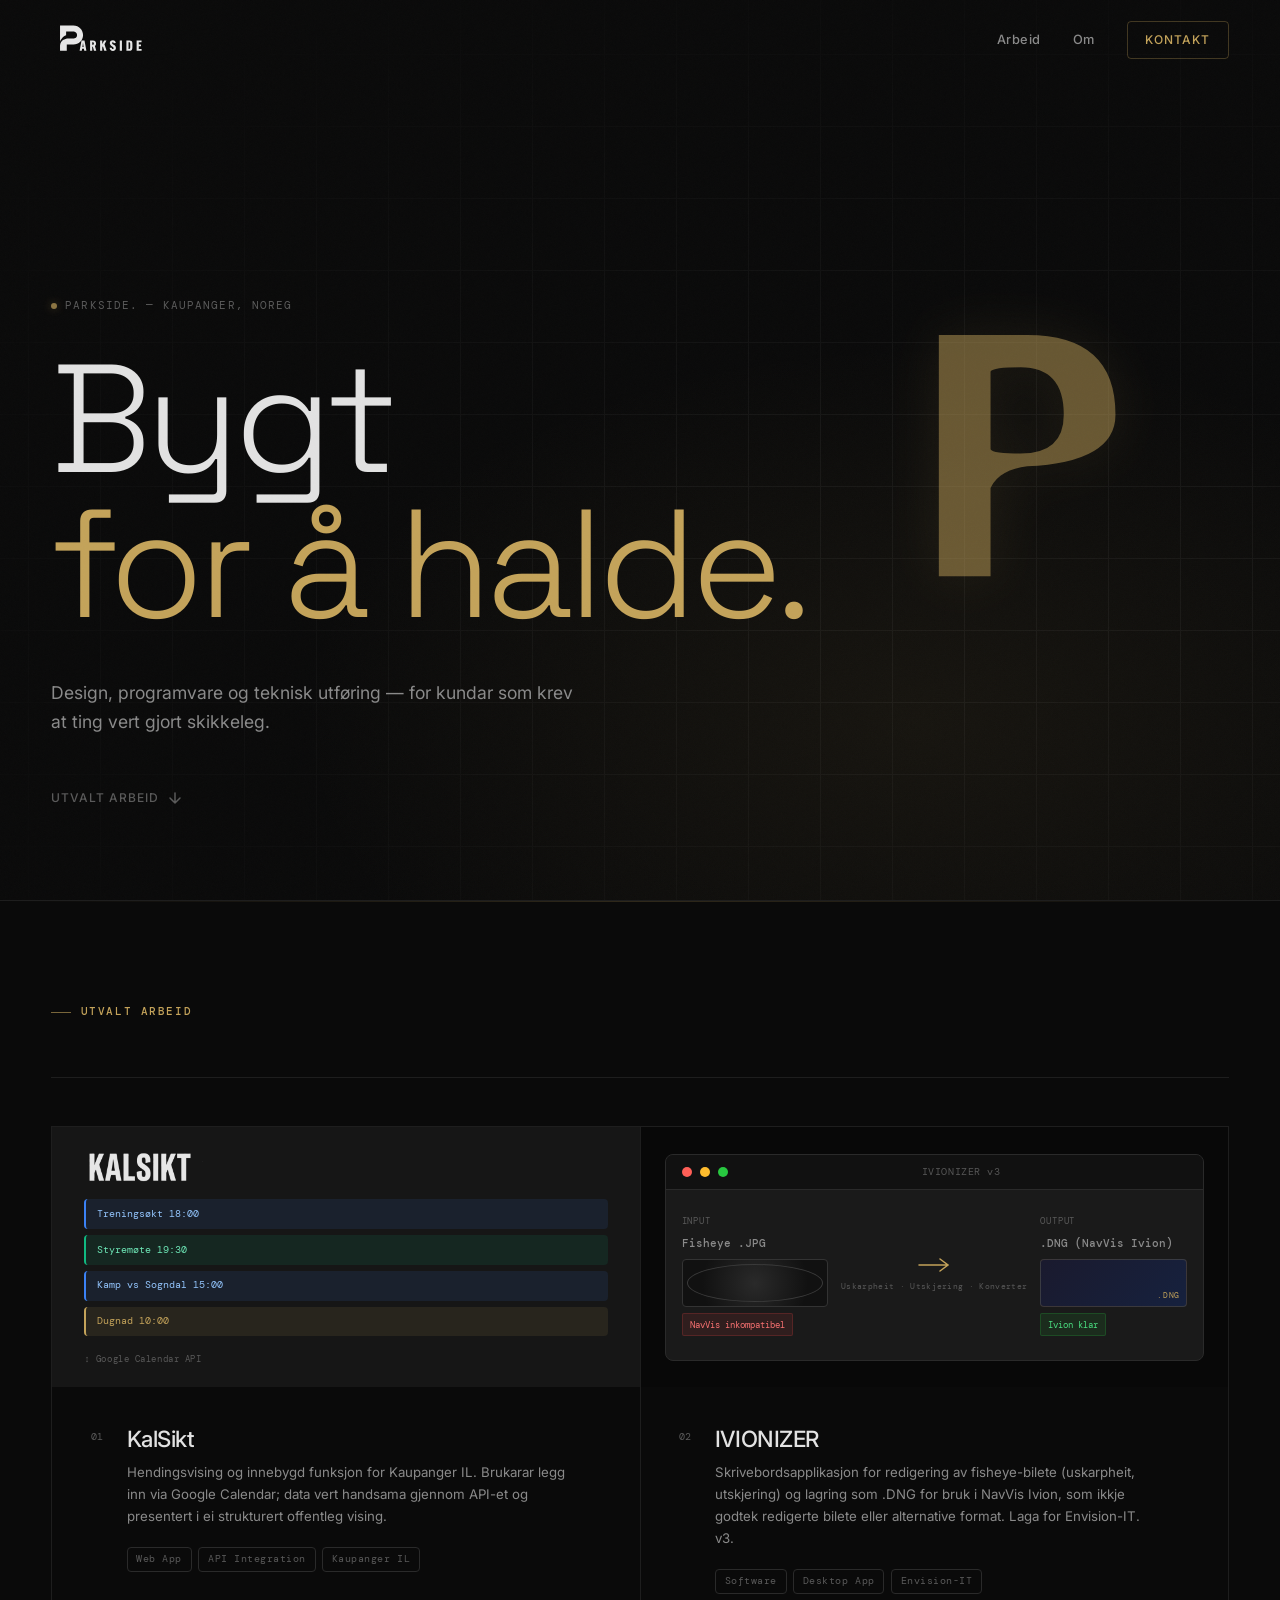
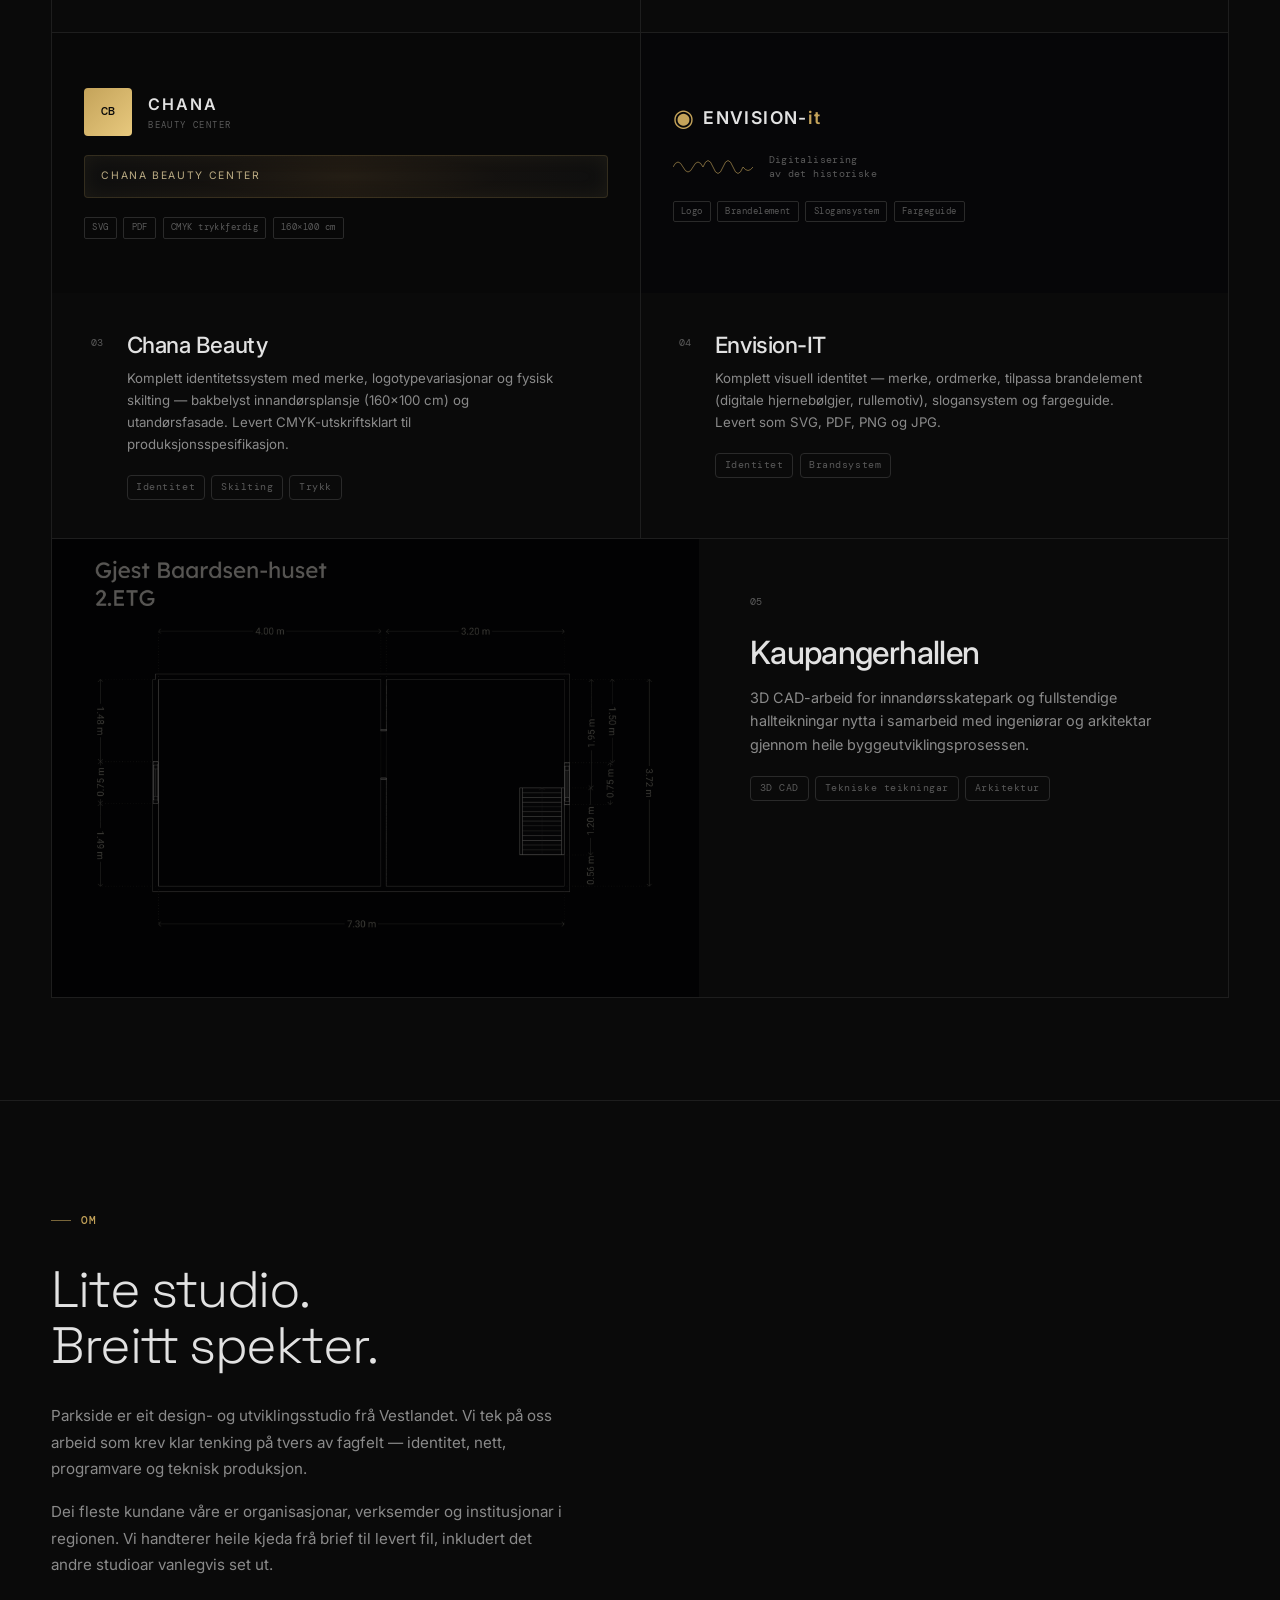
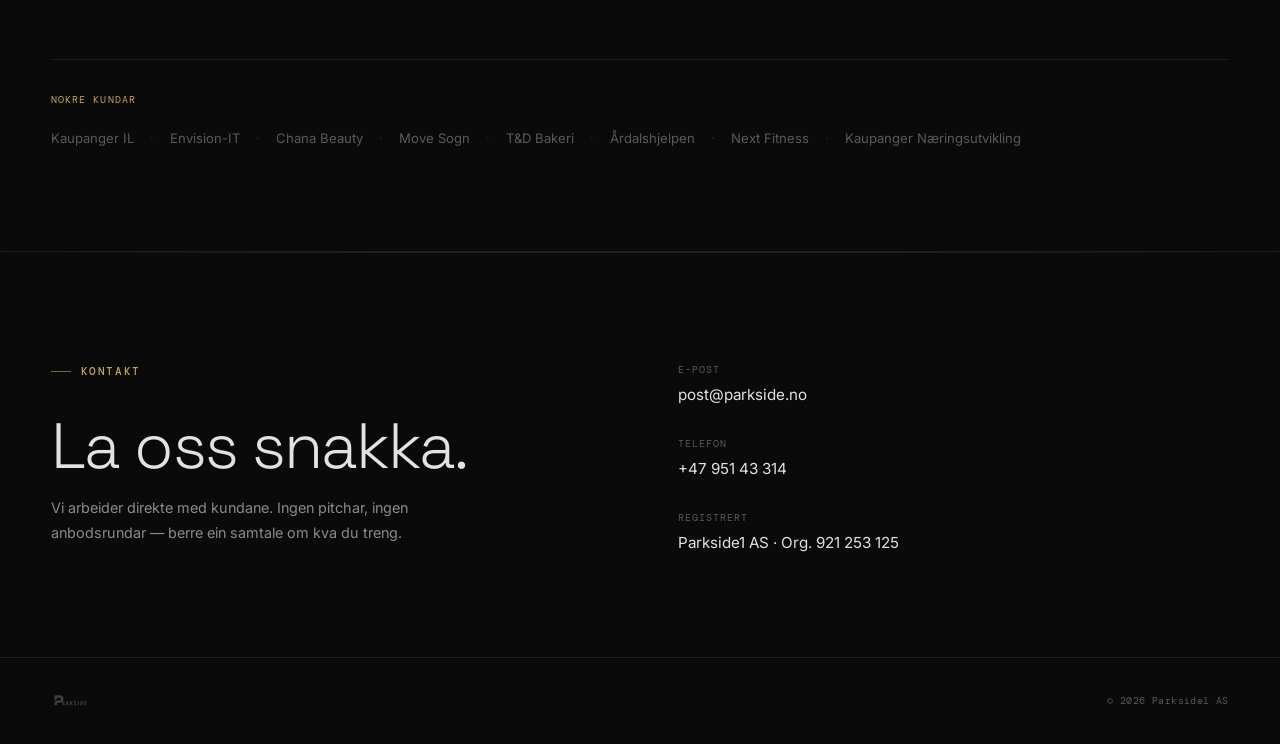
==== commit bce7aa47: "Fiks P-ikon: bruk inline SVG i staden for ekstern PNG PNG lasta ikkje i preview. Erstatta med inline" ====
--- a/index.html
+++ b/index.html
@@ -61,7 +61,25 @@
 
     <!-- Animated P icon — right hero field -->
     <div class="hero-icon" aria-hidden="true">
-      <img src="assets/logo/parkside-icon-gold.png" alt="" class="hero-icon-img" />
+      <!-- Inline SVG — no external file dependency -->
+      <svg class="hero-icon-img" viewBox="0 0 260 260" xmlns="http://www.w3.org/2000/svg">
+        <path fill-rule="evenodd" fill="currentColor" d="
+          M 50 18
+          L 50 242
+          L 98 242
+          L 98 160
+          C 104 148, 116 142, 132 140
+          Q 214 136, 214 92
+          Q 214 18, 132 18
+          Z
+          M 98 52
+          Q 100 48, 126 48
+          Q 166 48, 166 92
+          Q 166 128, 126 128
+          Q 100 128, 98 124
+          Z
+        "/>
+      </svg>
       <div class="hero-pixels">
         <span class="px" style="--px-x:72px;--px-y:174px;--px-size:5px;--px-dur:2.1s;--px-delay:0.0s;--px-dx:-2px;--px-dy:38px"></span>
         <span class="px" style="--px-x:86px;--px-y:178px;--px-size:4px;--px-dur:1.8s;--px-delay:0.4s;--px-dx:3px;--px-dy:44px"></span>
--- a/styles.css
+++ b/styles.css
@@ -1488,9 +1488,10 @@
   display: block;
   width: 280px;
   height: 280px;
-  object-fit: contain;
-  opacity: 0.55;
-  filter: drop-shadow(0 0 32px rgba(196, 163, 90, 0.18));
+  color: var(--accent);
+  opacity: 0.5;
+  filter: drop-shadow(0 0 28px rgba(196, 163, 90, 0.22));
+  overflow: visible;
 }
 
 /* Pixel container — positioned absolute over icon */
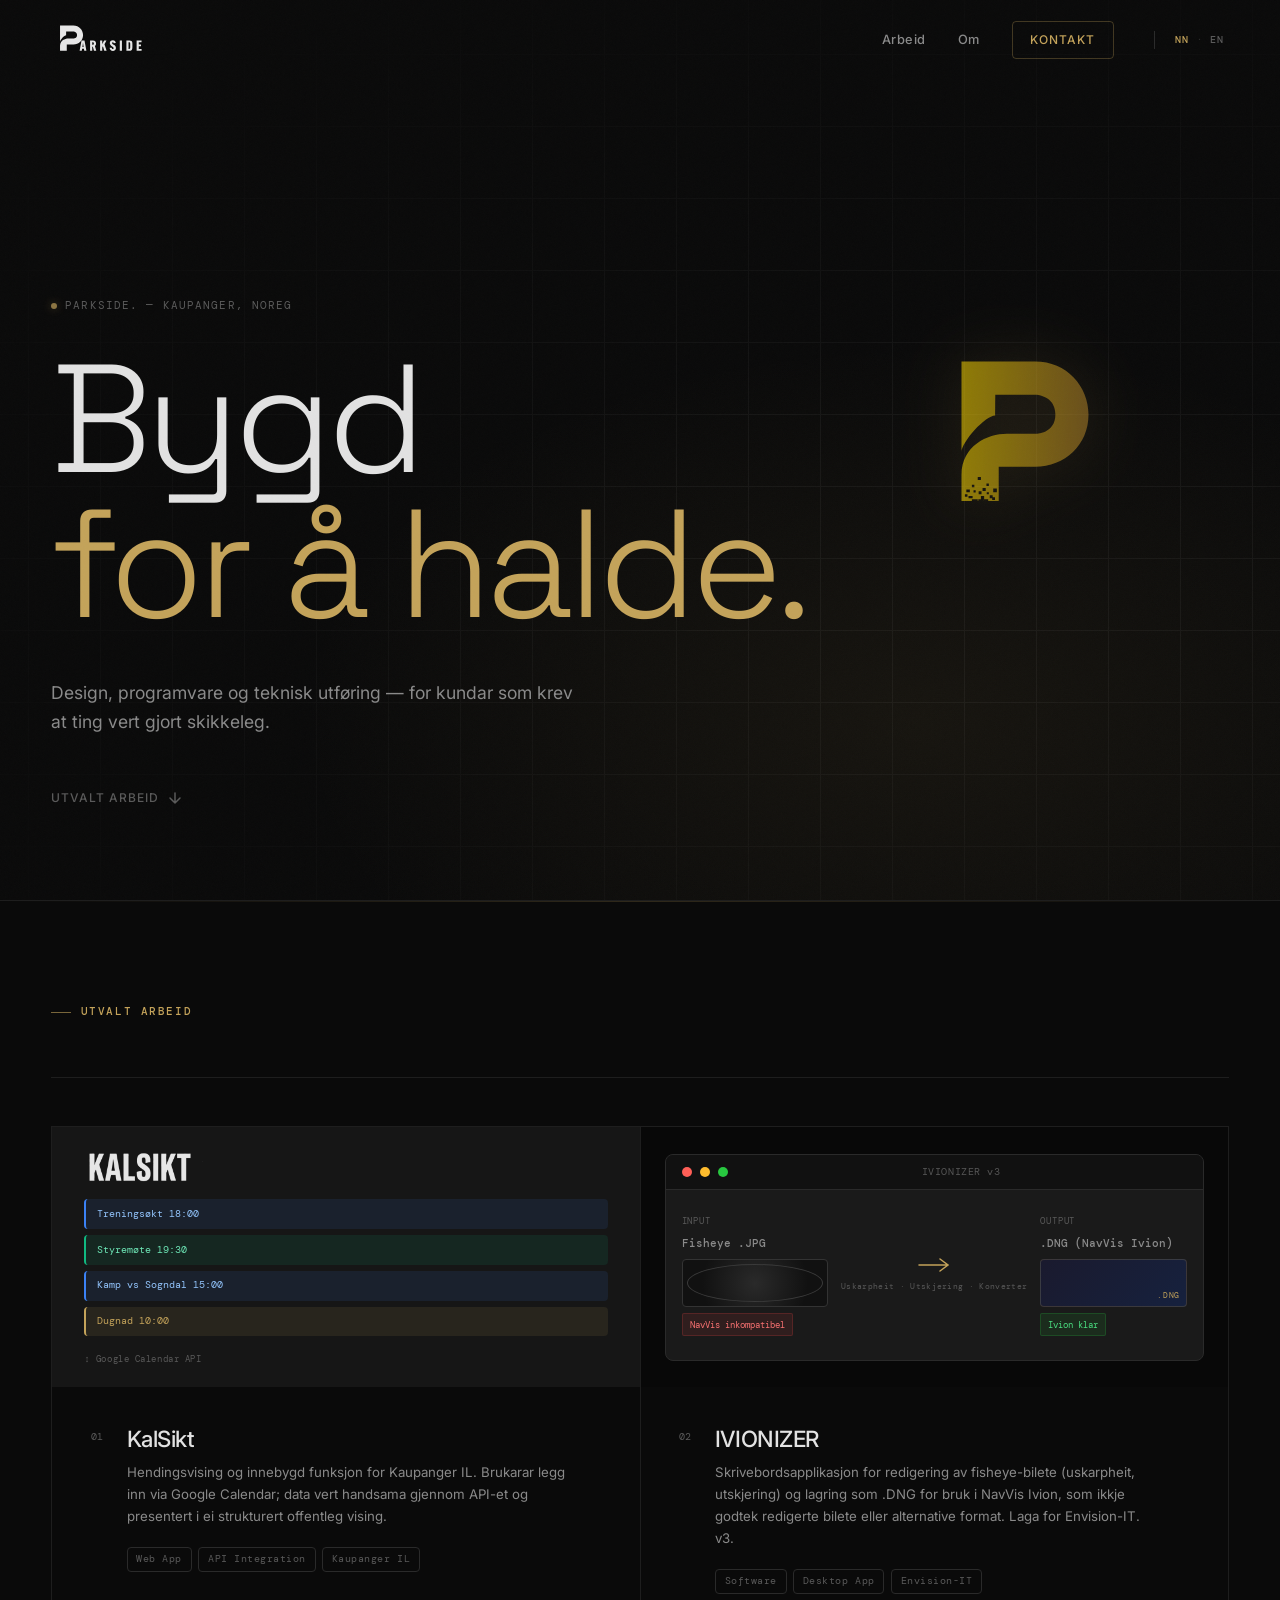
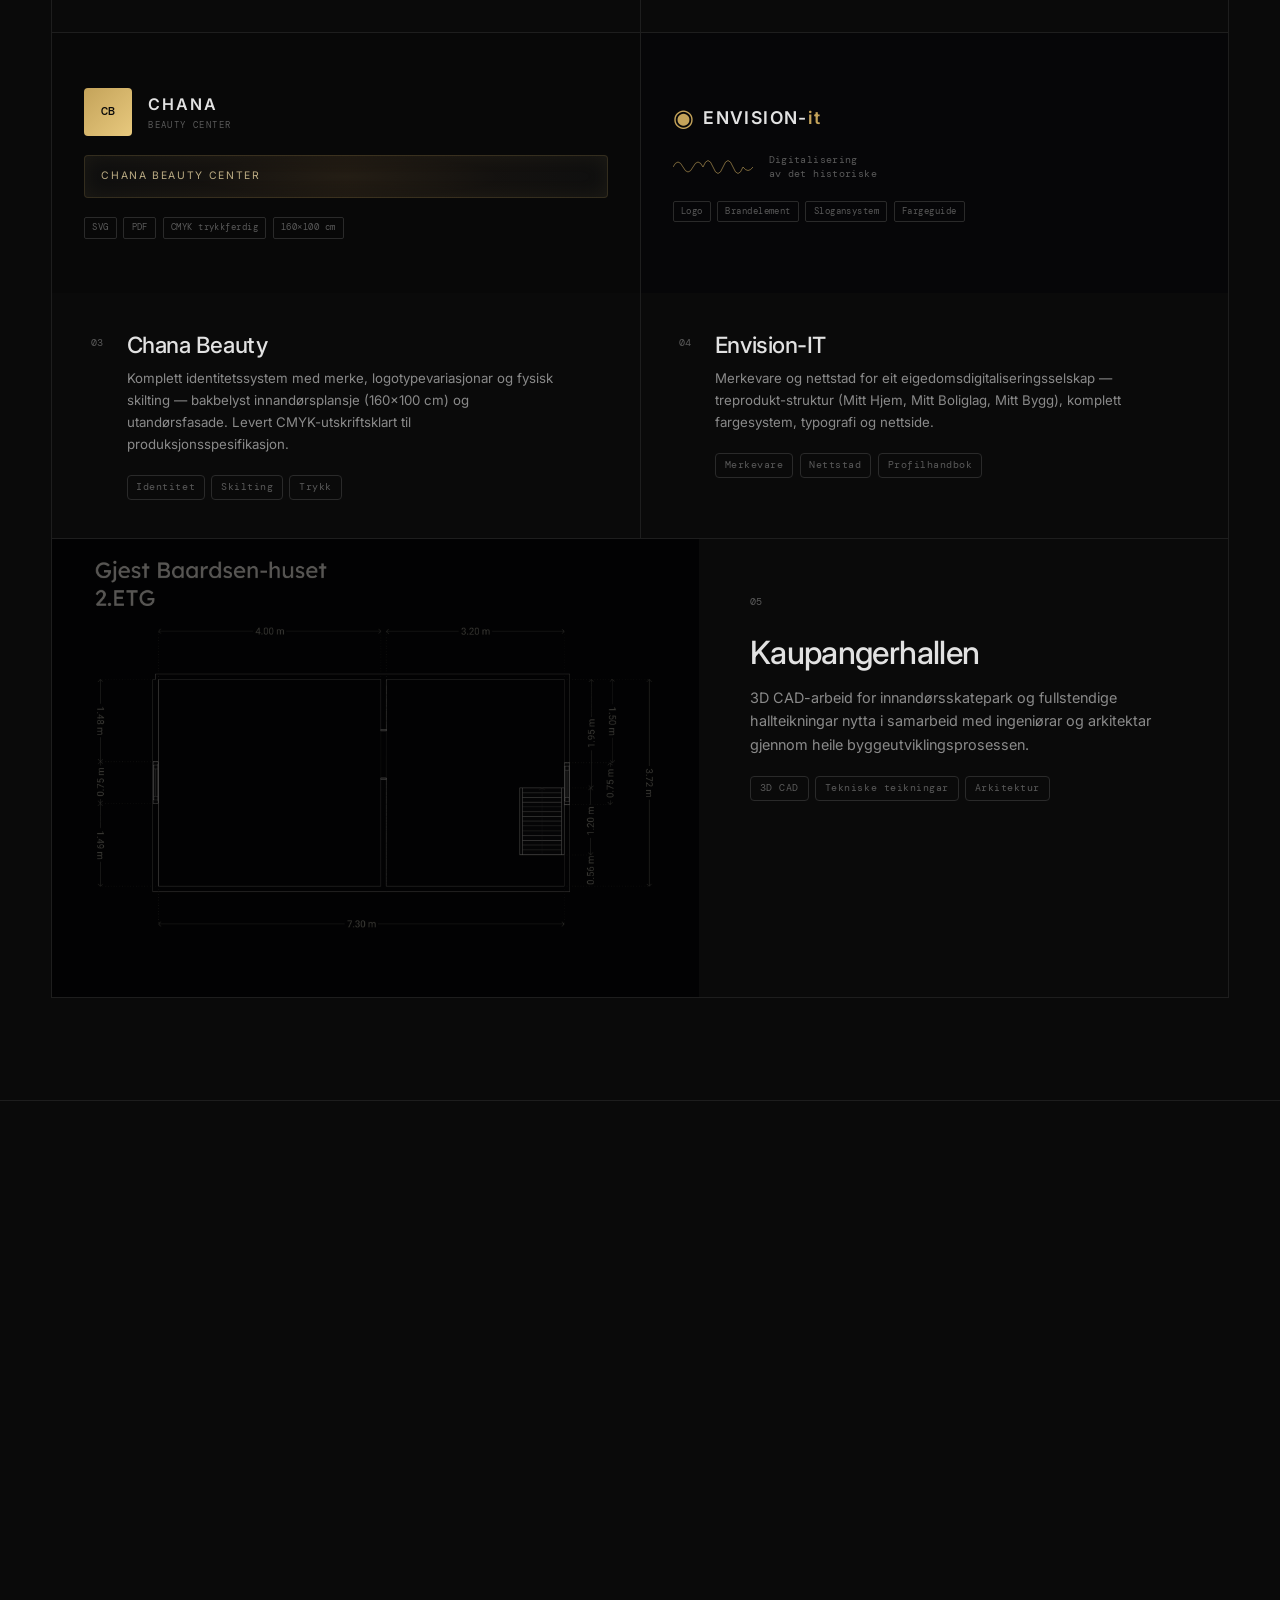
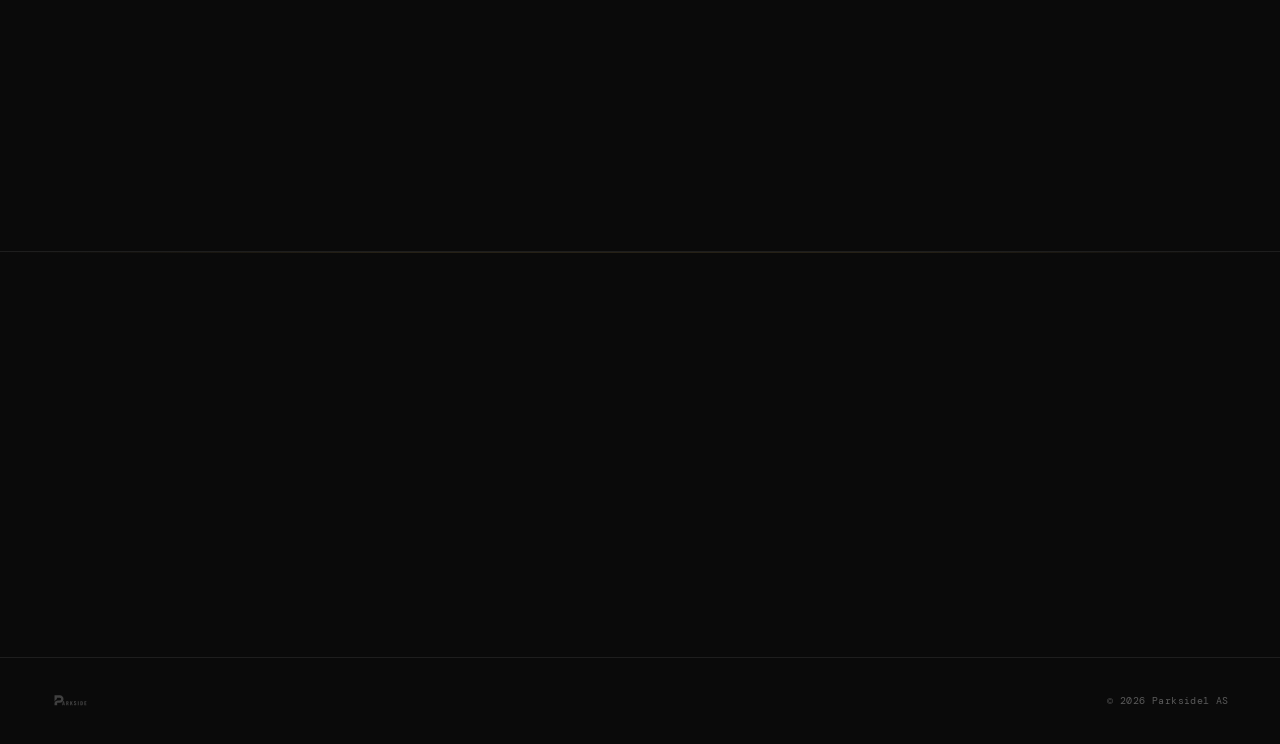
==== commit 35251fbb: "Add language switcher (NN/EN), vercel.json, real P icon, Envision-IT detail page - NN ↔ EN language " ====
--- a/index.html
+++ b/index.html
@@ -23,35 +23,45 @@
         <img src="assets/logo/parkside-wordmark.svg" alt="Parkside." class="nav-wordmark" />
       </a>
       <div class="nav-links">
-        <a href="#work" class="nav-link">Arbeid</a>
-        <a href="#about" class="nav-link">Om</a>
-        <a href="#contact" class="nav-cta">Kontakt</a>
+        <a href="#work" class="nav-link" data-en="Work">Arbeid</a>
+        <a href="#about" class="nav-link" data-en="About">Om</a>
+        <a href="#contact" class="nav-cta" data-en="Contact">Kontakt</a>
+        <div class="lang-switch" aria-label="Language">
+          <button class="lang-btn lang-btn--active" data-lang="nn" aria-pressed="true">NN</button>
+          <span class="lang-sep" aria-hidden="true">·</span>
+          <button class="lang-btn" data-lang="en" aria-pressed="false">EN</button>
+        </div>
       </div>
       <button class="nav-menu-toggle" id="menuToggle" aria-label="Toggle menu" aria-expanded="false">
         <span></span><span></span>
       </button>
     </div>
     <div class="nav-mobile" id="mobileMenu">
-      <a href="#work" class="nav-mobile-link">Arbeid</a>
-      <a href="#about" class="nav-mobile-link">Om</a>
-      <a href="#contact" class="nav-mobile-link">Kontakt</a>
+      <a href="#work" class="nav-mobile-link" data-en="Work">Arbeid</a>
+      <a href="#about" class="nav-mobile-link" data-en="About">Om</a>
+      <a href="#contact" class="nav-mobile-link" data-en="Contact">Kontakt</a>
+      <div class="lang-switch lang-switch--mobile">
+        <button class="lang-btn lang-btn--active" data-lang="nn" aria-pressed="true">NN</button>
+        <span class="lang-sep" aria-hidden="true">·</span>
+        <button class="lang-btn" data-lang="en" aria-pressed="false">EN</button>
+      </div>
     </div>
   </nav>
 
   <!-- ── HERO ────────────────────────────────────────── -->
   <section class="hero" id="top">
     <div class="hero-inner">
-      <div class="hero-label">Parkside. — Kaupanger, Noreg</div>
+      <div class="hero-label" data-en="Parkside. — Kaupanger, Norway">Parkside. — Kaupanger, Noreg</div>
       <h1 class="hero-heading">
-        <span class="hero-line">Bygt</span>
-        <span class="hero-line hero-line--accent">for å halde.</span>
+        <span class="hero-line" data-en="Built">Bygd</span>
+        <span class="hero-line hero-line--accent" data-en="to last.">for å halde.</span>
       </h1>
-      <p class="hero-sub">
+      <p class="hero-sub" data-en="Design, software and technical execution — for clients who demand things done properly.">
         Design, programvare og teknisk utføring — for kundar som krev at ting vert gjort skikkeleg.
       </p>
       <div class="hero-scroll">
         <a href="#work" class="hero-scroll-link">
-          <span>Utvalt arbeid</span>
+          <span data-en="Selected work">Utvalt arbeid</span>
           <svg width="16" height="16" viewBox="0 0 16 16" fill="none" xmlns="http://www.w3.org/2000/svg">
             <path d="M8 3v10M3 8l5 5 5-5" stroke="currentColor" stroke-width="1.5" stroke-linecap="round" stroke-linejoin="round"/>
           </svg>
@@ -61,25 +71,7 @@
 
     <!-- Animated P icon — right hero field -->
     <div class="hero-icon" aria-hidden="true">
-      <!-- Inline SVG — no external file dependency -->
-      <svg class="hero-icon-img" viewBox="0 0 260 260" xmlns="http://www.w3.org/2000/svg">
-        <path fill-rule="evenodd" fill="currentColor" d="
-          M 50 18
-          L 50 242
-          L 98 242
-          L 98 160
-          C 104 148, 116 142, 132 140
-          Q 214 136, 214 92
-          Q 214 18, 132 18
-          Z
-          M 98 52
-          Q 100 48, 126 48
-          Q 166 48, 166 92
-          Q 166 128, 126 128
-          Q 100 128, 98 124
-          Z
-        "/>
-      </svg>
+      <img src="assets/logo/parkside-icon-gold.svg" alt="" class="hero-icon-img" />
       <div class="hero-pixels">
         <span class="px" style="--px-x:72px;--px-y:174px;--px-size:5px;--px-dur:2.1s;--px-delay:0.0s;--px-dx:-2px;--px-dy:38px"></span>
         <span class="px" style="--px-x:86px;--px-y:178px;--px-size:4px;--px-dur:1.8s;--px-delay:0.4s;--px-dx:3px;--px-dy:44px"></span>
@@ -134,7 +126,7 @@
               <span class="work-card-num">01</span>
               <div class="work-card-meta">
                 <h2 class="work-card-title">KalSikt</h2>
-                <p class="work-card-desc">Hendingsvising og innebygd funksjon for Kaupanger IL. Brukarar legg inn via Google Calendar; data vert handsama gjennom API-et og presentert i ei strukturert offentleg vising.</p>
+                <p class="work-card-desc" data-en="Event display and embedded widget for Kaupanger IL. Users add events via Google Calendar; data is processed through the API and presented in a structured public view.">Hendingsvising og innebygd funksjon for Kaupanger IL. Brukarar legg inn via Google Calendar; data vert handsama gjennom API-et og presentert i ei strukturert offentleg vising.</p>
                 <div class="work-card-tags">
                   <span class="tag">Web App</span>
                   <span class="tag">API Integration</span>
@@ -182,7 +174,7 @@
               <span class="work-card-num">02</span>
               <div class="work-card-meta">
                 <h2 class="work-card-title">IVIONIZER</h2>
-                <p class="work-card-desc">Skrivebordsapplikasjon for redigering av fisheye-bilete (uskarpheit, utskjering) og lagring som .DNG for bruk i NavVis Ivion, som ikkje godtek redigerte bilete eller alternative format. Laga for Envision-IT. v3.</p>
+                <p class="work-card-desc" data-en="Desktop application for editing fisheye images (blur, cropping) and saving as .DNG for NavVis Ivion — which accepts neither edited images nor alternative formats. Built for Envision-IT. v3.">Skrivebordsapplikasjon for redigering av fisheye-bilete (uskarpheit, utskjering) og lagring som .DNG for bruk i NavVis Ivion, som ikkje godtek redigerte bilete eller alternative format. Laga for Envision-IT. v3.</p>
                 <div class="work-card-tags">
                   <span class="tag">Software</span>
                   <span class="tag">Desktop App</span>
@@ -223,7 +215,7 @@
               <span class="work-card-num">03</span>
               <div class="work-card-meta">
                 <h2 class="work-card-title">Chana Beauty</h2>
-                <p class="work-card-desc">Komplett identitetssystem med merke, logotypevariasjonar og fysisk skilting — bakbelyst innandørsplansje (160×100 cm) og utandørsfasade. Levert CMYK-utskriftsklart til produksjonsspesifikasjon.</p>
+                <p class="work-card-desc" data-en="Complete identity system with badge, logotype variants and physical signage — backlit indoor panel (160×100 cm) and outdoor facade. Delivered CMYK print-ready to production specification.">Komplett identitetssystem med merke, logotypevariasjonar og fysisk skilting — bakbelyst innandørsplansje (160×100 cm) og utandørsfasade. Levert CMYK-utskriftsklart til produksjonsspesifikasjon.</p>
                 <div class="work-card-tags">
                   <span class="tag">Identitet</span>
                   <span class="tag">Skilting</span>
@@ -265,10 +257,11 @@
               <span class="work-card-num">04</span>
               <div class="work-card-meta">
                 <h2 class="work-card-title">Envision-IT</h2>
-                <p class="work-card-desc">Komplett visuell identitet — merke, ordmerke, tilpassa brandelement (digitale hjernebølgjer, rullemotiv), slogansystem og fargeguide. Levert som SVG, PDF, PNG og JPG.</p>
+                <p class="work-card-desc" data-en="Brand identity and website for a property digitisation company — three-product service structure (Mitt Hjem, Mitt Boliglag, Mitt Bygg), full colour system, typography and web build.">Merkevare og nettstad for eit eigedomsdigitaliserings­selskap — treprodukt-struktur (Mitt Hjem, Mitt Boliglag, Mitt Bygg), komplett fargesystem, typografi og nettside.</p>
                 <div class="work-card-tags">
-                  <span class="tag">Identitet</span>
-                  <span class="tag">Brandsystem</span>
+                  <span class="tag">Merkevare</span>
+                  <span class="tag">Nettstad</span>
+                  <span class="tag">Profilhandbok</span>
                 </div>
               </div>
             </div>
@@ -294,7 +287,7 @@
               <span class="work-card-num">05</span>
               <div class="work-card-meta">
                 <h2 class="work-card-title">Kaupangerhallen</h2>
-                <p class="work-card-desc">3D CAD-arbeid for innandørsskatepark og fullstendige hallteikningar nytta i samarbeid med ingeniørar og arkitektar gjennom heile byggeutviklingsprosessen.</p>
+                <p class="work-card-desc" data-en="3D CAD work for an indoor skatepark and complete hall drawings used in collaboration with engineers and architects throughout the building development process.">3D CAD-arbeid for innandørsskatepark og fullstendige hallteikningar nytta i samarbeid med ingeniørar og arkitektar gjennom heile byggeutviklingsprosessen.</p>
                 <div class="work-card-tags">
                   <span class="tag">3D CAD</span>
                   <span class="tag">Tekniske teikningar</span>
@@ -315,19 +308,19 @@
       <div class="about-grid">
 
         <div class="about-copy">
-          <span class="section-label">Om</span>
-          <h2 class="about-heading">Lite studio.<br />Breitt spekter.</h2>
-          <p class="about-text">
+          <span class="section-label" data-en="About">Om</span>
+          <h2 class="about-heading" data-en="Small studio.<br />Wide range.">Lite studio.<br />Breitt spekter.</h2>
+          <p class="about-text" data-en="Parkside is a design and development studio from Western Norway. We take on work that requires clear thinking across disciplines — identity, web, software and technical production.">
             Parkside er eit design- og utviklingsstudio frå Vestlandet. Vi tek på oss arbeid som krev klar tenking på tvers av fagfelt — identitet, nett, programvare og teknisk produksjon.
           </p>
-          <p class="about-text">
+          <p class="about-text" data-en="Most of our clients are organisations, businesses and institutions in the region. We handle the entire chain from brief to delivered file, including what other studios typically outsource.">
             Dei fleste kundane våre er organisasjonar, verksemder og institusjonar i regionen. Vi handterer heile kjeda frå brief til levert fil, inkludert det andre studioar vanlegvis set ut.
           </p>
         </div>
 
         <div class="about-capabilities">
           <div class="cap-group">
-            <h3 class="cap-group-title">Digitalt</h3>
+            <h3 class="cap-group-title" data-en="Digital">Digitalt</h3>
             <ul class="cap-list">
               <li>Webdesign og utvikling</li>
               <li>Webapplikasjonar</li>
@@ -337,7 +330,7 @@
             </ul>
           </div>
           <div class="cap-group">
-            <h3 class="cap-group-title">Identitet</h3>
+            <h3 class="cap-group-title" data-en="Identity">Identitet</h3>
             <ul class="cap-list">
               <li>Brandidentitetssystem</li>
               <li>Logo og merkedesign</li>
@@ -347,7 +340,7 @@
             </ul>
           </div>
           <div class="cap-group">
-            <h3 class="cap-group-title">Teknisk</h3>
+            <h3 class="cap-group-title" data-en="Technical">Teknisk</h3>
             <ul class="cap-list">
               <li>Fysisk skilting</li>
               <li>3D-modellering og CAD</li>
@@ -359,7 +352,7 @@
         </div>
 
         <div class="about-clients">
-          <span class="cap-group-title">Nokre kundar</span>
+          <span class="cap-group-title" data-en="Some clients">Nokre kundar</span>
           <div class="clients-list">
             <span>Kaupanger IL</span>
             <span>Envision-IT</span>
@@ -381,23 +374,23 @@
     <div class="section-inner">
       <div class="contact-inner">
         <div class="contact-copy">
-          <span class="section-label">Kontakt</span>
-          <h2 class="contact-heading">La oss snakka.</h2>
-          <p class="contact-text">
+          <span class="section-label" data-en="Contact">Kontakt</span>
+          <h2 class="contact-heading" data-en="Let&#39;s talk.">La oss snakka.</h2>
+          <p class="contact-text" data-en="We work directly with clients. No pitches, no tender rounds — just a conversation about what you need.">
             Vi arbeider direkte med kundane. Ingen pitchar, ingen anbodsrundar — berre ein samtale om kva du treng.
           </p>
         </div>
         <div class="contact-details">
           <div class="contact-item">
-            <span class="contact-item-label">E-post</span>
+            <span class="contact-item-label" data-en="Email">E-post</span>
             <a href="mailto:post@parkside.no" class="contact-item-value">post@parkside.no</a>
           </div>
           <div class="contact-item">
-            <span class="contact-item-label">Telefon</span>
+            <span class="contact-item-label" data-en="Phone">Telefon</span>
             <a href="tel:+4795143314" class="contact-item-value">+47 951 43 314</a>
           </div>
           <div class="contact-item">
-            <span class="contact-item-label">Registrert</span>
+            <span class="contact-item-label" data-en="Registered">Registrert</span>
             <span class="contact-item-value">Parkside1 AS · Org. 921 253 125</span>
           </div>
         </div>
@@ -414,5 +407,6 @@
   </footer>
 
   <script src="script.js"></script>
+  <script src="lang.js"></script>
 </body>
 </html>
--- a/styles.css
+++ b/styles.css
@@ -179,6 +179,49 @@
 .nav-cta:hover {
   border-color: var(--accent);
   background: var(--accent-dim);
+}
+
+/* ── LANGUAGE SWITCHER ──────────────────────────────── */
+.lang-switch {
+  display: flex;
+  align-items: center;
+  gap: 0.25rem;
+  margin-left: 0.5rem;
+  padding-left: 1rem;
+  border-left: 1px solid var(--border-2);
+}
+
+.lang-sep {
+  font-size: 0.65rem;
+  color: var(--border-2);
+  line-height: 1;
+}
+
+.lang-btn {
+  background: none;
+  border: none;
+  cursor: pointer;
+  font-family: var(--font-mono);
+  font-size: 0.62rem;
+  font-weight: 500;
+  letter-spacing: 0.1em;
+  color: var(--text-dim);
+  padding: 0.25rem 0.3rem;
+  transition: color 0.2s;
+  line-height: 1;
+}
+
+.lang-btn:hover { color: var(--text-mid); }
+.lang-btn--active { color: var(--accent) !important; }
+
+.lang-switch--mobile {
+  border-left: none;
+  border-top: 1px solid var(--border);
+  margin-left: 0;
+  padding-left: 0;
+  padding-top: 1.2rem;
+  margin-top: 0.8rem;
+  justify-content: flex-start;
 }
 
 .nav-menu-toggle {
@@ -1488,9 +1531,8 @@
   display: block;
   width: 280px;
   height: 280px;
-  color: var(--accent);
-  opacity: 0.5;
-  filter: drop-shadow(0 0 28px rgba(196, 163, 90, 0.22));
+  opacity: 0.55;
+  filter: drop-shadow(0 0 32px rgba(196, 163, 90, 0.28));
   overflow: visible;
 }
 
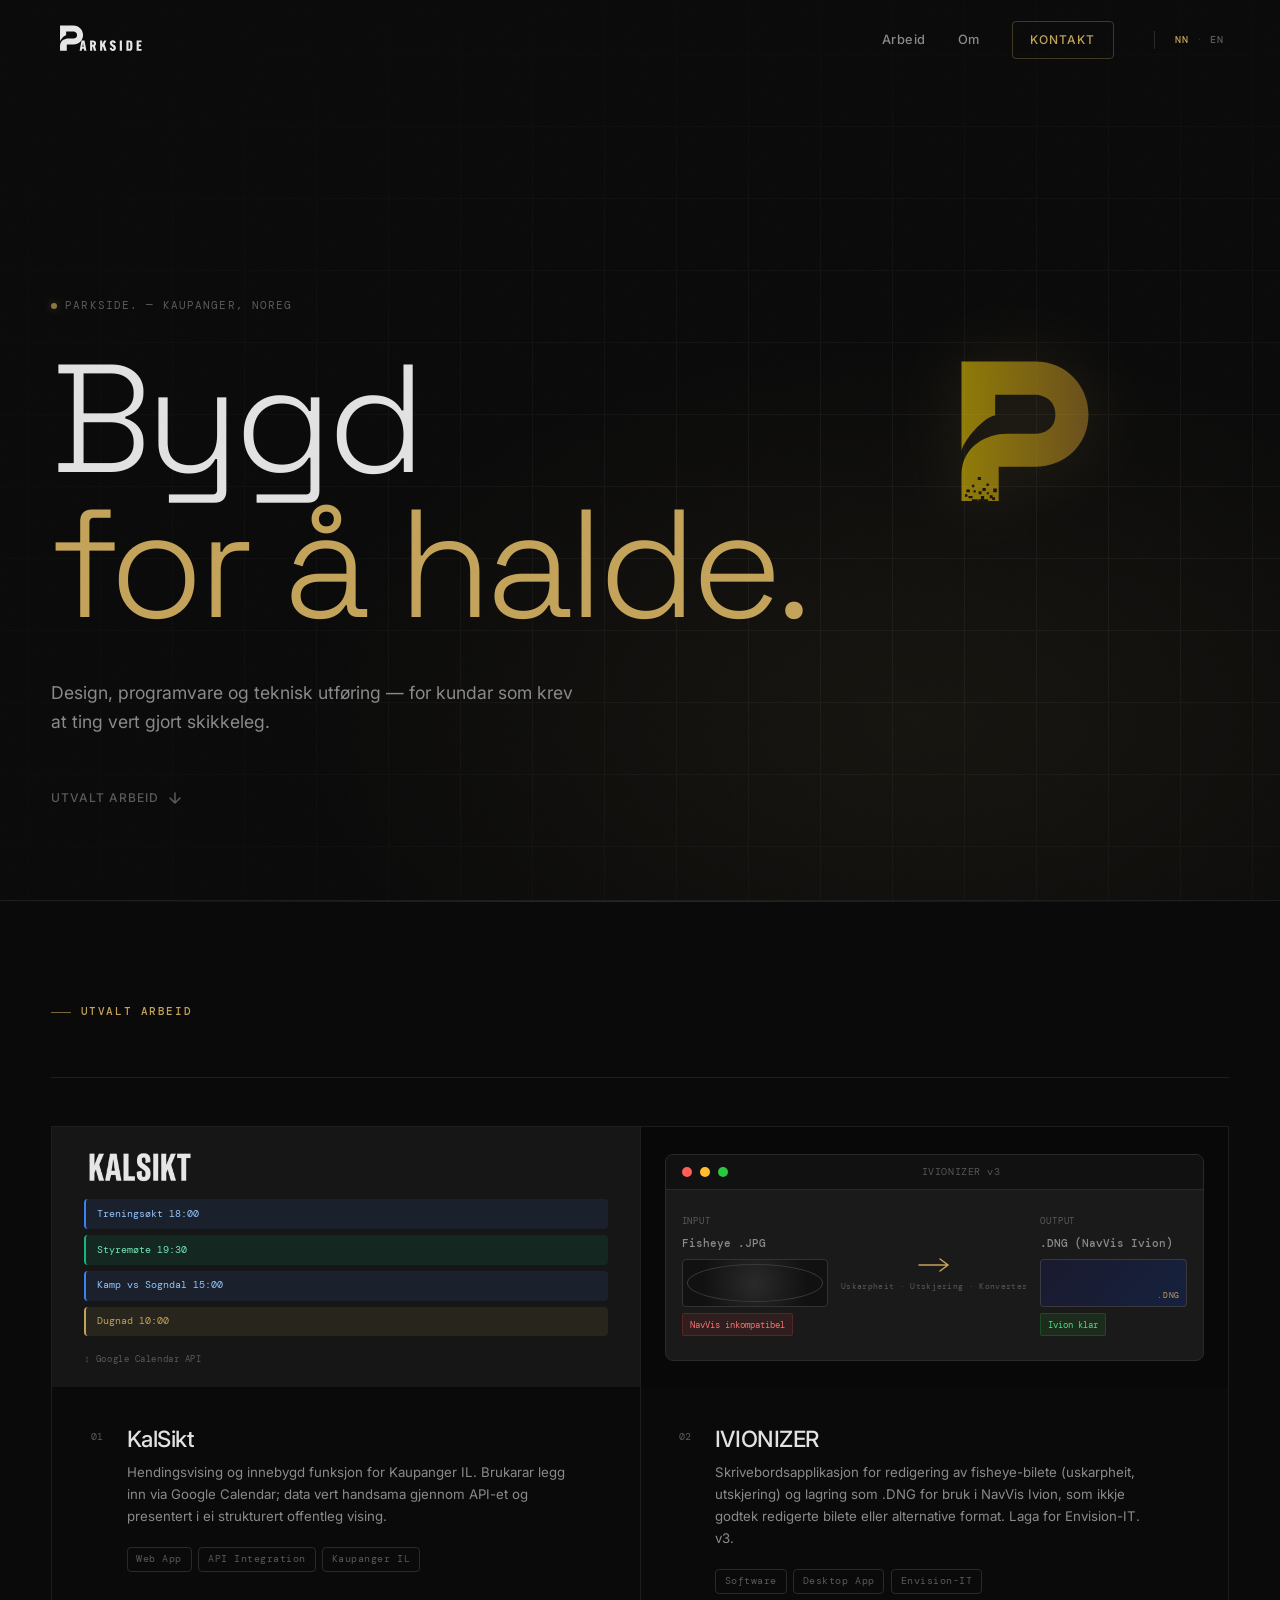
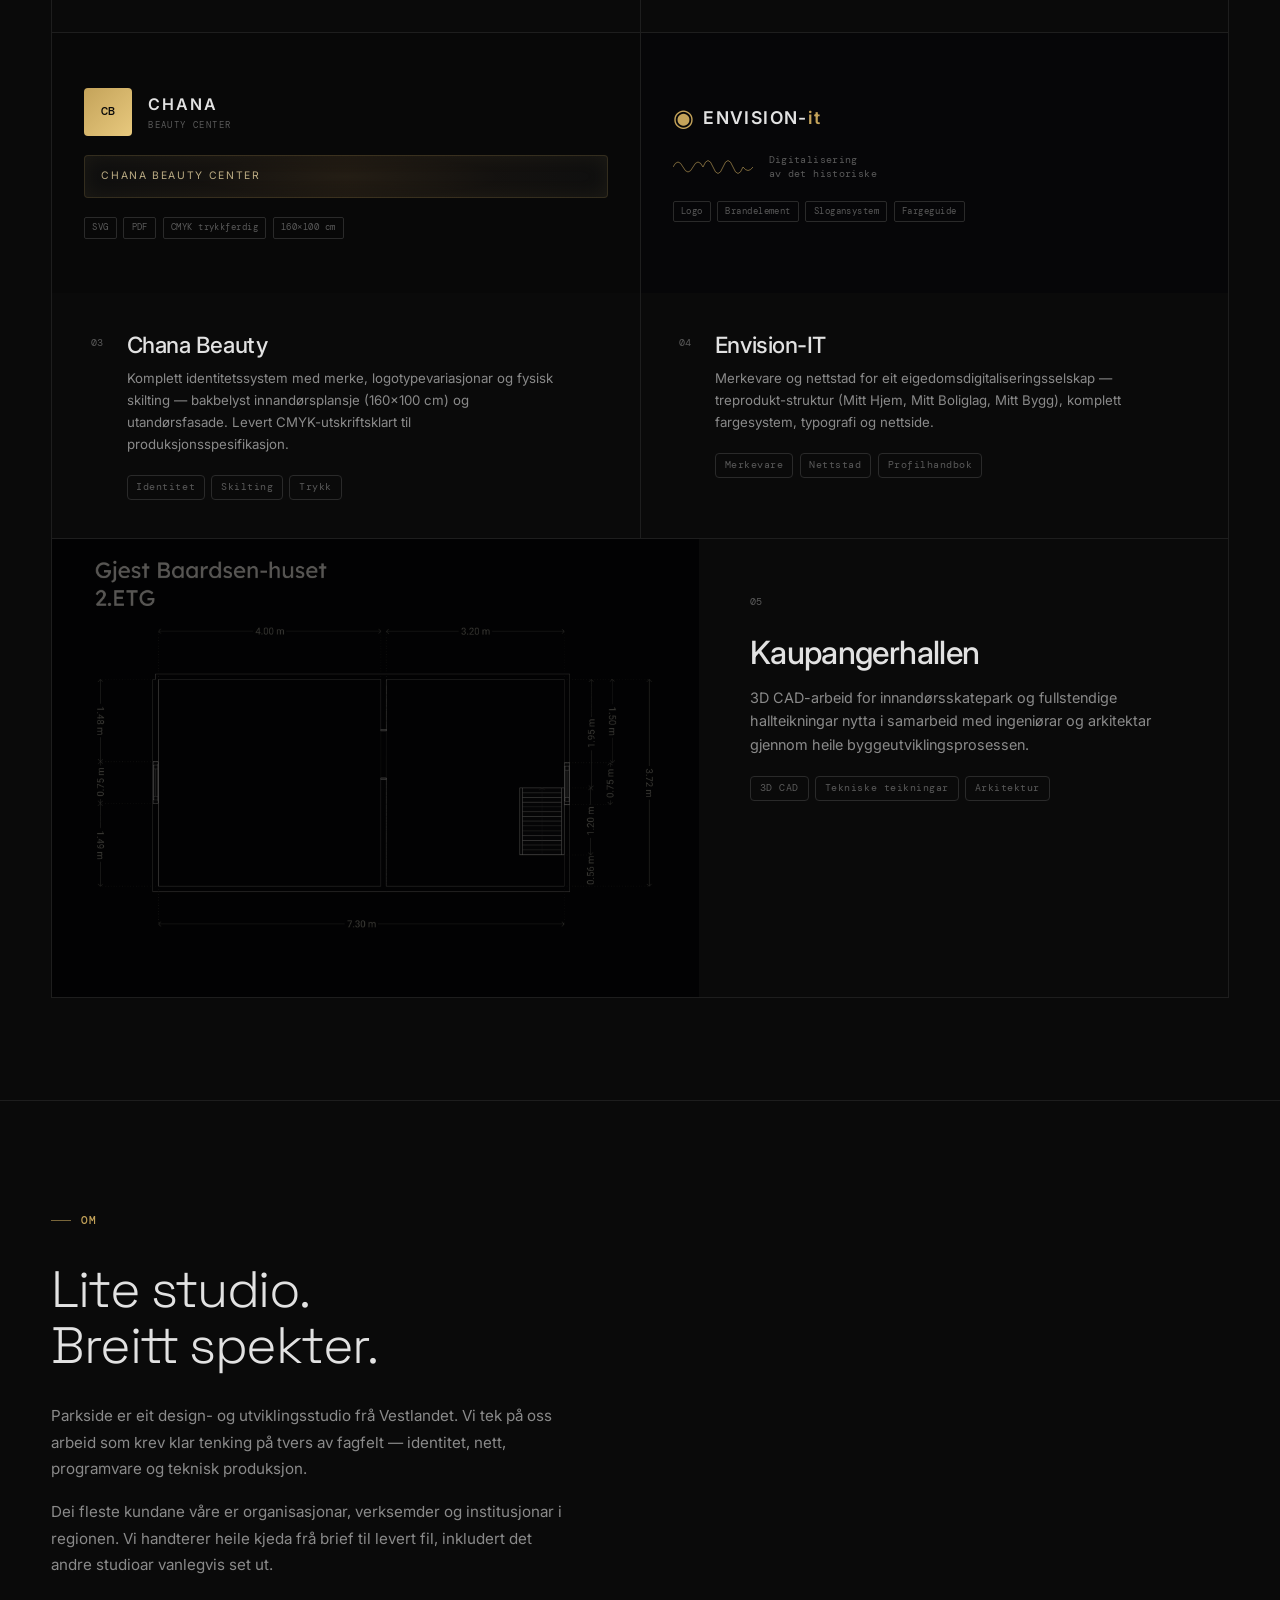
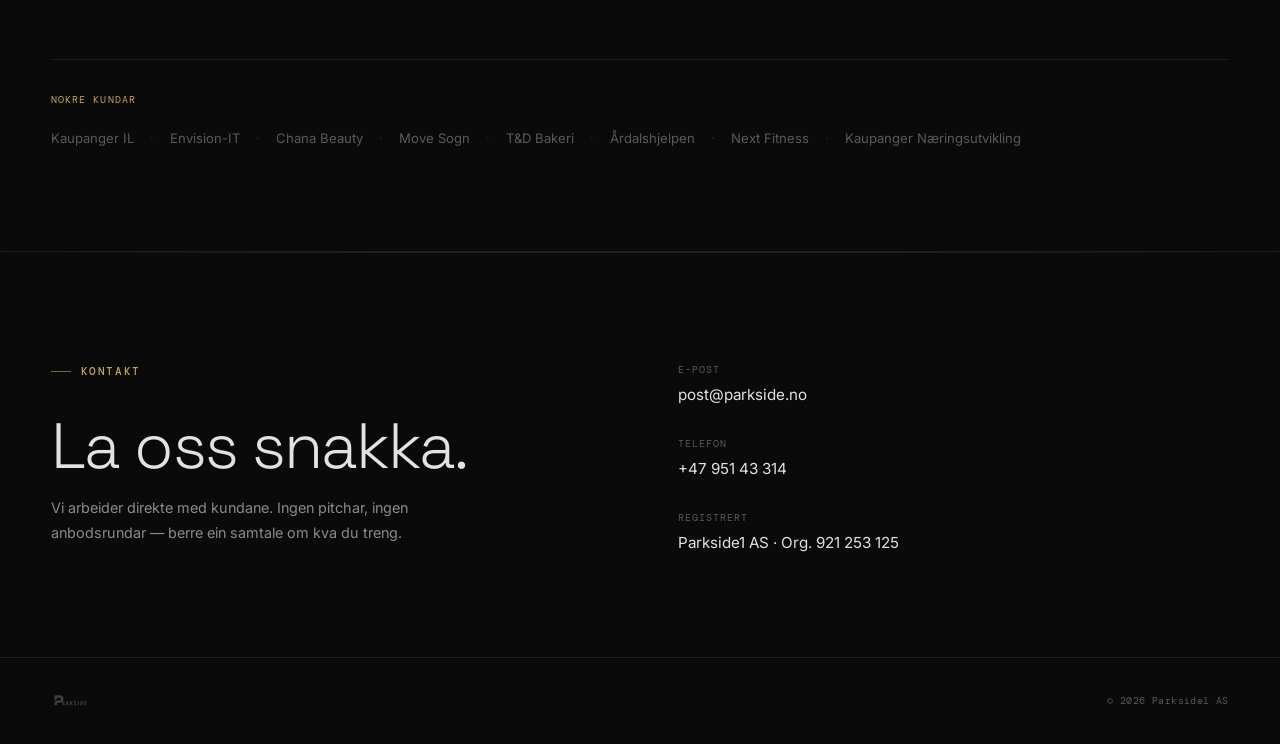
==== commit 8de7cecb: "Fix incomplete translations and tighten pixel animation to P stem - Add data-en to all capability li" ====
--- a/index.html
+++ b/index.html
@@ -73,22 +73,23 @@
     <div class="hero-icon" aria-hidden="true">
       <img src="assets/logo/parkside-icon-gold.svg" alt="" class="hero-icon-img" />
       <div class="hero-pixels">
-        <span class="px" style="--px-x:72px;--px-y:174px;--px-size:5px;--px-dur:2.1s;--px-delay:0.0s;--px-dx:-2px;--px-dy:38px"></span>
-        <span class="px" style="--px-x:86px;--px-y:178px;--px-size:4px;--px-dur:1.8s;--px-delay:0.4s;--px-dx:3px;--px-dy:44px"></span>
-        <span class="px" style="--px-x:100px;--px-y:170px;--px-size:6px;--px-dur:2.4s;--px-delay:0.8s;--px-dx:-3px;--px-dy:36px"></span>
-        <span class="px" style="--px-x:76px;--px-y:188px;--px-size:5px;--px-dur:1.9s;--px-delay:0.2s;--px-dx:2px;--px-dy:42px"></span>
-        <span class="px" style="--px-x:110px;--px-y:182px;--px-size:4px;--px-dur:2.2s;--px-delay:0.6s;--px-dx:-4px;--px-dy:40px"></span>
-        <span class="px" style="--px-x:68px;--px-y:196px;--px-size:6px;--px-dur:1.6s;--px-delay:1.1s;--px-dx:1px;--px-dy:32px"></span>
-        <span class="px" style="--px-x:92px;--px-y:192px;--px-size:5px;--px-dur:2.0s;--px-delay:0.9s;--px-dx:-2px;--px-dy:46px"></span>
-        <span class="px" style="--px-x:106px;--px-y:200px;--px-size:4px;--px-dur:1.8s;--px-delay:1.5s;--px-dx:4px;--px-dy:38px"></span>
-        <span class="px" style="--px-x:80px;--px-y:206px;--px-size:5px;--px-dur:2.3s;--px-delay:1.3s;--px-dx:-1px;--px-dy:34px"></span>
-        <span class="px" style="--px-x:96px;--px-y:202px;--px-size:4px;--px-dur:1.7s;--px-delay:0.5s;--px-dx:3px;--px-dy:44px"></span>
-        <span class="px" style="--px-x:74px;--px-y:214px;--px-size:6px;--px-dur:2.1s;--px-delay:1.7s;--px-dx:-3px;--px-dy:36px"></span>
-        <span class="px" style="--px-x:102px;--px-y:210px;--px-size:5px;--px-dur:1.9s;--px-delay:1.0s;--px-dx:2px;--px-dy:42px"></span>
-        <span class="px" style="--px-x:116px;--px-y:218px;--px-size:4px;--px-dur:2.5s;--px-delay:1.4s;--px-dx:-2px;--px-dy:48px"></span>
-        <span class="px" style="--px-x:84px;--px-y:222px;--px-size:5px;--px-dur:2.0s;--px-delay:0.7s;--px-dx:1px;--px-dy:40px"></span>
-        <span class="px" style="--px-x:94px;--px-y:230px;--px-size:4px;--px-dur:1.6s;--px-delay:1.9s;--px-dx:-4px;--px-dy:34px"></span>
-        <span class="px" style="--px-x:70px;--px-y:238px;--px-size:5px;--px-dur:2.3s;--px-delay:2.2s;--px-dx:2px;--px-dy:38px"></span>
+        <!-- x: 78–108px = stem width of P; y start ~155px (base of stem, shifted up) -->
+        <span class="px" style="--px-x:80px;--px-y:156px;--px-size:5px;--px-dur:2.1s;--px-delay:0.0s;--px-dx:-2px;--px-dy:38px"></span>
+        <span class="px" style="--px-x:90px;--px-y:160px;--px-size:4px;--px-dur:1.8s;--px-delay:0.4s;--px-dx:2px;--px-dy:44px"></span>
+        <span class="px" style="--px-x:100px;--px-y:152px;--px-size:5px;--px-dur:2.4s;--px-delay:0.8s;--px-dx:-2px;--px-dy:36px"></span>
+        <span class="px" style="--px-x:84px;--px-y:170px;--px-size:4px;--px-dur:1.9s;--px-delay:0.2s;--px-dx:2px;--px-dy:42px"></span>
+        <span class="px" style="--px-x:96px;--px-y:164px;--px-size:5px;--px-dur:2.2s;--px-delay:0.6s;--px-dx:-3px;--px-dy:40px"></span>
+        <span class="px" style="--px-x:78px;--px-y:178px;--px-size:4px;--px-dur:1.6s;--px-delay:1.1s;--px-dx:2px;--px-dy:32px"></span>
+        <span class="px" style="--px-x:92px;--px-y:174px;--px-size:5px;--px-dur:2.0s;--px-delay:0.9s;--px-dx:-2px;--px-dy:46px"></span>
+        <span class="px" style="--px-x:104px;--px-y:182px;--px-size:4px;--px-dur:1.8s;--px-delay:1.5s;--px-dx:3px;--px-dy:38px"></span>
+        <span class="px" style="--px-x:82px;--px-y:188px;--px-size:5px;--px-dur:2.3s;--px-delay:1.3s;--px-dx:-1px;--px-dy:34px"></span>
+        <span class="px" style="--px-x:94px;--px-y:184px;--px-size:4px;--px-dur:1.7s;--px-delay:0.5s;--px-dx:2px;--px-dy:44px"></span>
+        <span class="px" style="--px-x:78px;--px-y:196px;--px-size:5px;--px-dur:2.1s;--px-delay:1.7s;--px-dx:-2px;--px-dy:36px"></span>
+        <span class="px" style="--px-x:100px;--px-y:192px;--px-size:4px;--px-dur:1.9s;--px-delay:1.0s;--px-dx:2px;--px-dy:42px"></span>
+        <span class="px" style="--px-x:86px;--px-y:200px;--px-size:5px;--px-dur:2.5s;--px-delay:1.4s;--px-dx:-2px;--px-dy:48px"></span>
+        <span class="px" style="--px-x:96px;--px-y:204px;--px-size:4px;--px-dur:2.0s;--px-delay:0.7s;--px-dx:1px;--px-dy:40px"></span>
+        <span class="px" style="--px-x:82px;--px-y:212px;--px-size:5px;--px-dur:1.6s;--px-delay:1.9s;--px-dx:-3px;--px-dy:34px"></span>
+        <span class="px" style="--px-x:92px;--px-y:218px;--px-size:4px;--px-dur:2.3s;--px-delay:2.2s;--px-dx:2px;--px-dy:38px"></span>
       </div>
     </div>
 
@@ -100,7 +101,7 @@
   <section class="work" id="work">
     <div class="section-inner">
       <div class="section-header">
-        <span class="section-label">Utvalt arbeid</span>
+        <span class="section-label" data-en="Selected work">Utvalt arbeid</span>
       </div>
 
       <div class="work-grid">
@@ -153,19 +154,19 @@
                     <div class="iv-label">Input</div>
                     <div class="iv-value">Fisheye .JPG</div>
                     <div class="iv-preview iv-preview--fisheye"></div>
-                    <div class="iv-status iv-status--warn">NavVis inkompatibel</div>
+                    <div class="iv-status iv-status--warn" data-en="NavVis incompatible">NavVis inkompatibel</div>
                   </div>
                   <div class="iv-arrow">
                     <svg width="32" height="16" viewBox="0 0 32 16" fill="none">
                       <path d="M1 8h28M22 2l8 6-8 6" stroke="#c4a35a" stroke-width="1.5" stroke-linecap="round"/>
                     </svg>
-                    <span class="iv-process">Uskarpheit · Utskjering · Konverter</span>
+                    <span class="iv-process" data-en="Blur · Crop · Convert">Uskarpheit · Utskjering · Konverter</span>
                   </div>
                   <div class="iv-panel iv-panel--right">
                     <div class="iv-label">Output</div>
                     <div class="iv-value">.DNG (NavVis Ivion)</div>
                     <div class="iv-preview iv-preview--dng"></div>
-                    <div class="iv-status iv-status--ok">Ivion klar</div>
+                    <div class="iv-status iv-status--ok" data-en="Ivion ready">Ivion klar</div>
                   </div>
                 </div>
               </div>
@@ -217,9 +218,9 @@
                 <h2 class="work-card-title">Chana Beauty</h2>
                 <p class="work-card-desc" data-en="Complete identity system with badge, logotype variants and physical signage — backlit indoor panel (160×100 cm) and outdoor facade. Delivered CMYK print-ready to production specification.">Komplett identitetssystem med merke, logotypevariasjonar og fysisk skilting — bakbelyst innandørsplansje (160×100 cm) og utandørsfasade. Levert CMYK-utskriftsklart til produksjonsspesifikasjon.</p>
                 <div class="work-card-tags">
-                  <span class="tag">Identitet</span>
-                  <span class="tag">Skilting</span>
-                  <span class="tag">Trykk</span>
+                  <span class="tag" data-en="Identity">Identitet</span>
+                  <span class="tag" data-en="Signage">Skilting</span>
+                  <span class="tag" data-en="Print">Trykk</span>
                 </div>
               </div>
             </div>
@@ -241,15 +242,15 @@
                 <div class="ev-elements">
                   <div class="ev-element ev-element--brainwave"></div>
                   <div class="ev-element ev-element--slogan">
-                    <span>Digitalisering</span>
-                    <span>av det historiske</span>
+                    <span data-en="Digitising">Digitalisering</span>
+                    <span data-en="the historical">av det historiske</span>
                   </div>
                 </div>
                 <div class="ev-formats">
                   <span class="ev-fmt">Logo</span>
-                  <span class="ev-fmt">Brandelement</span>
-                  <span class="ev-fmt">Slogansystem</span>
-                  <span class="ev-fmt">Fargeguide</span>
+                  <span class="ev-fmt" data-en="Brand elements">Brandelement</span>
+                  <span class="ev-fmt" data-en="Slogan system">Slogansystem</span>
+                  <span class="ev-fmt" data-en="Colour guide">Fargeguide</span>
                 </div>
               </div>
             </div>
@@ -259,9 +260,9 @@
                 <h2 class="work-card-title">Envision-IT</h2>
                 <p class="work-card-desc" data-en="Brand identity and website for a property digitisation company — three-product service structure (Mitt Hjem, Mitt Boliglag, Mitt Bygg), full colour system, typography and web build.">Merkevare og nettstad for eit eigedomsdigitaliserings­selskap — treprodukt-struktur (Mitt Hjem, Mitt Boliglag, Mitt Bygg), komplett fargesystem, typografi og nettside.</p>
                 <div class="work-card-tags">
-                  <span class="tag">Merkevare</span>
-                  <span class="tag">Nettstad</span>
-                  <span class="tag">Profilhandbok</span>
+                  <span class="tag" data-en="Brand">Merkevare</span>
+                  <span class="tag" data-en="Website">Nettstad</span>
+                  <span class="tag" data-en="Brand Book">Profilhandbok</span>
                 </div>
               </div>
             </div>
@@ -290,8 +291,8 @@
                 <p class="work-card-desc" data-en="3D CAD work for an indoor skatepark and complete hall drawings used in collaboration with engineers and architects throughout the building development process.">3D CAD-arbeid for innandørsskatepark og fullstendige hallteikningar nytta i samarbeid med ingeniørar og arkitektar gjennom heile byggeutviklingsprosessen.</p>
                 <div class="work-card-tags">
                   <span class="tag">3D CAD</span>
-                  <span class="tag">Tekniske teikningar</span>
-                  <span class="tag">Arkitektur</span>
+                  <span class="tag" data-en="Technical Drawings">Tekniske teikningar</span>
+                  <span class="tag" data-en="Architecture">Arkitektur</span>
                 </div>
               </div>
             </div>
@@ -322,31 +323,31 @@
           <div class="cap-group">
             <h3 class="cap-group-title" data-en="Digital">Digitalt</h3>
             <ul class="cap-list">
-              <li>Webdesign og utvikling</li>
-              <li>Webapplikasjonar</li>
-              <li>API-integrasjon</li>
-              <li>Skrivebordsprogramvare</li>
-              <li>Datadrivne grensesnitt</li>
+              <li data-en="Web design and development">Webdesign og utvikling</li>
+              <li data-en="Web applications">Webapplikasjonar</li>
+              <li data-en="API integration">API-integrasjon</li>
+              <li data-en="Desktop software">Skrivebordsprogramvare</li>
+              <li data-en="Data-driven interfaces">Datadrivne grensesnitt</li>
             </ul>
           </div>
           <div class="cap-group">
             <h3 class="cap-group-title" data-en="Identity">Identitet</h3>
             <ul class="cap-list">
-              <li>Brandidentitetssystem</li>
-              <li>Logo og merkedesign</li>
-              <li>Farge og typografi</li>
-              <li>Brandelementbibliotek</li>
-              <li>Trykkerifiler</li>
+              <li data-en="Brand identity systems">Brandidentitetssystem</li>
+              <li data-en="Logo and badge design">Logo og merkedesign</li>
+              <li data-en="Colour and typography">Farge og typografi</li>
+              <li data-en="Brand element libraries">Brandelementbibliotek</li>
+              <li data-en="Print-ready files">Trykkerifiler</li>
             </ul>
           </div>
           <div class="cap-group">
             <h3 class="cap-group-title" data-en="Technical">Teknisk</h3>
             <ul class="cap-list">
-              <li>Fysisk skilting</li>
-              <li>3D-modellering og CAD</li>
-              <li>Tekniske teikningar</li>
-              <li>Arkitektonisk koordinering</li>
-              <li>Skreddarsydde verktøy</li>
+              <li data-en="Physical signage">Fysisk skilting</li>
+              <li data-en="3D modelling and CAD">3D-modellering og CAD</li>
+              <li data-en="Technical drawings">Tekniske teikningar</li>
+              <li data-en="Architectural coordination">Arkitektonisk koordinering</li>
+              <li data-en="Custom tools">Skreddarsydde verktøy</li>
             </ul>
           </div>
         </div>
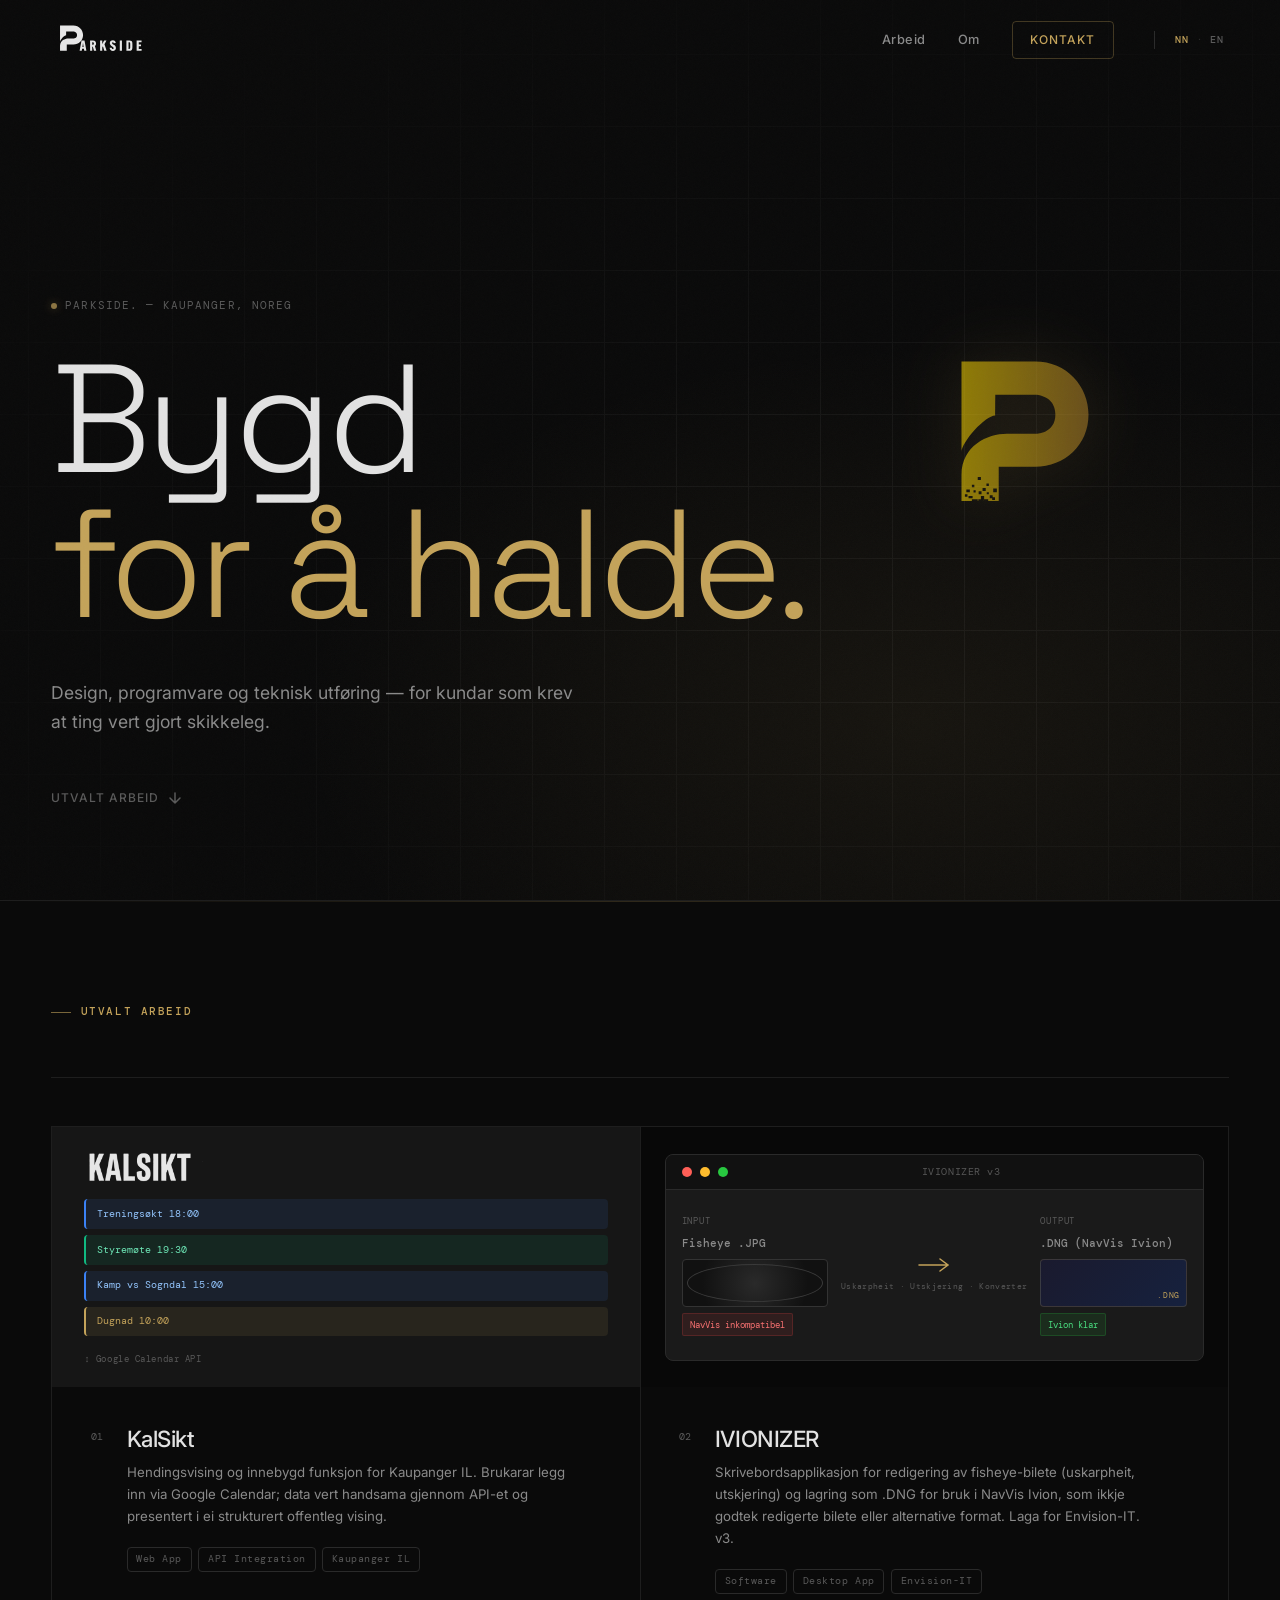
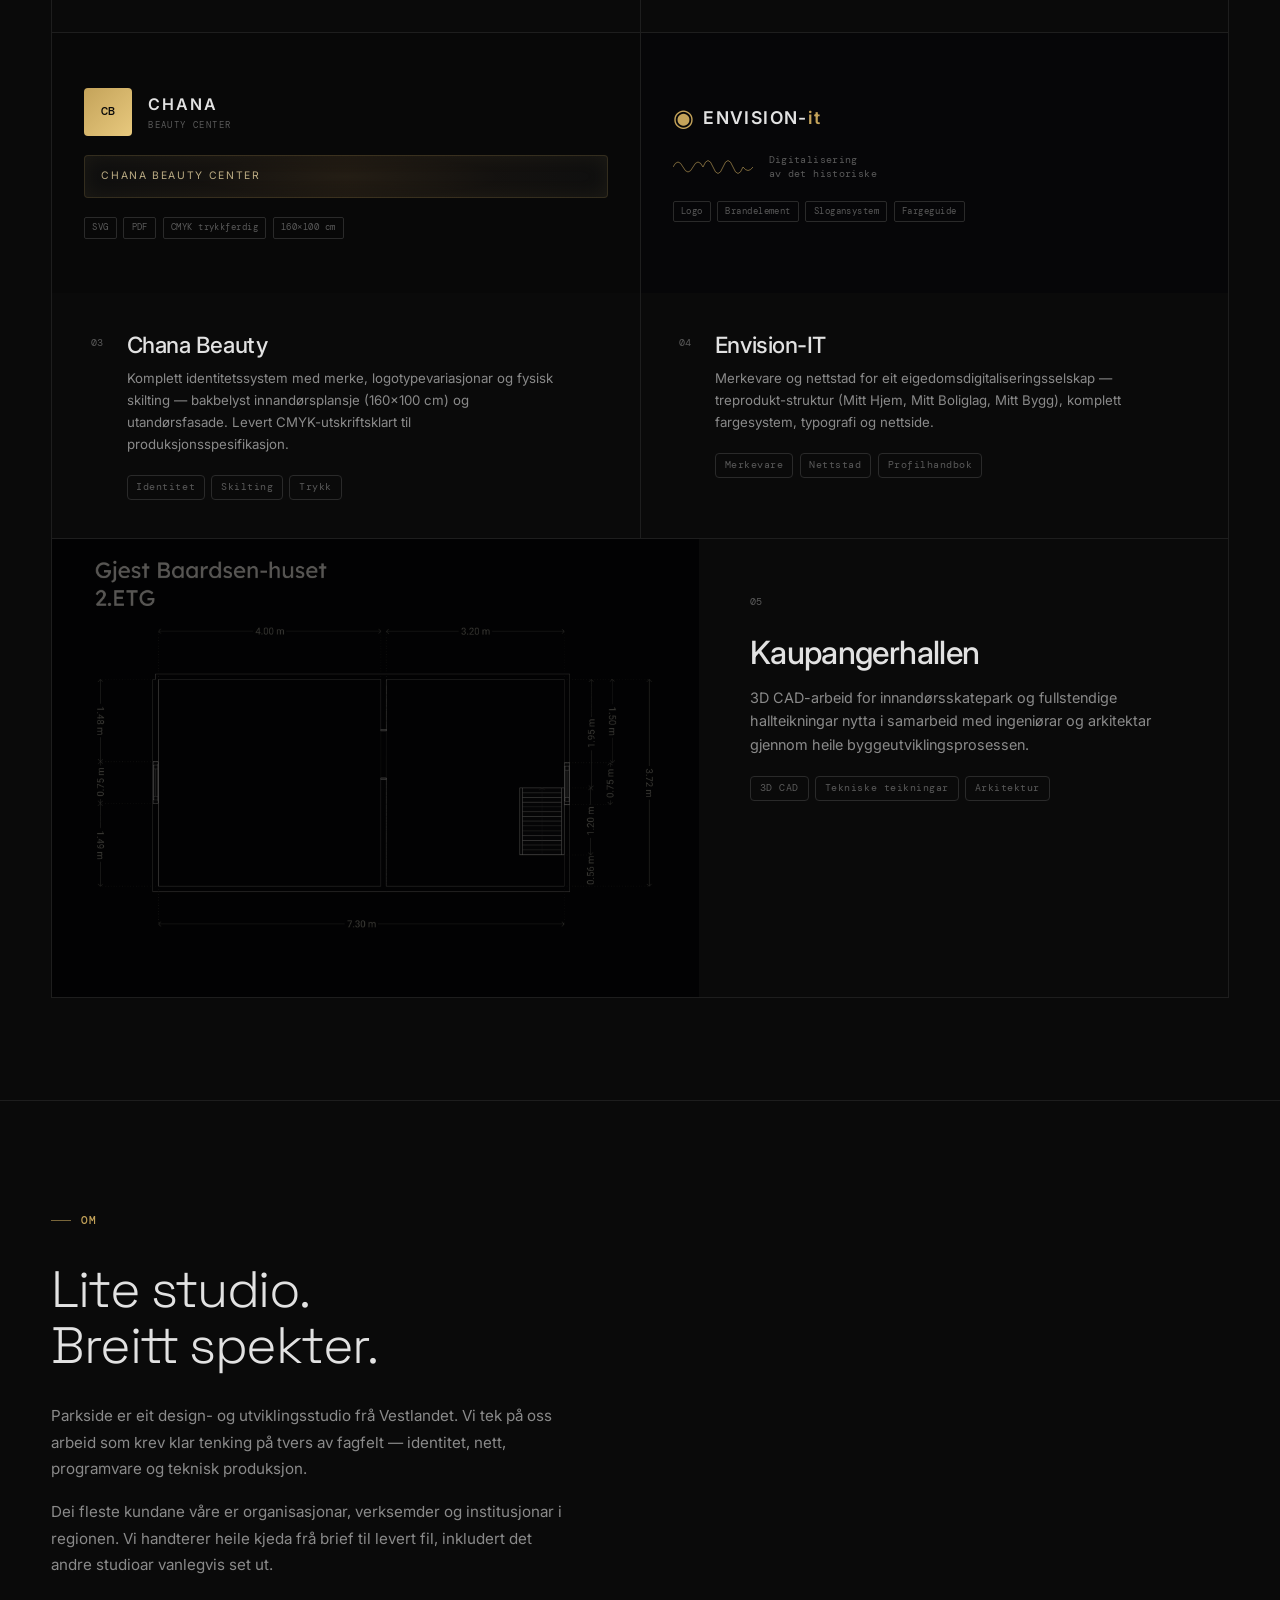
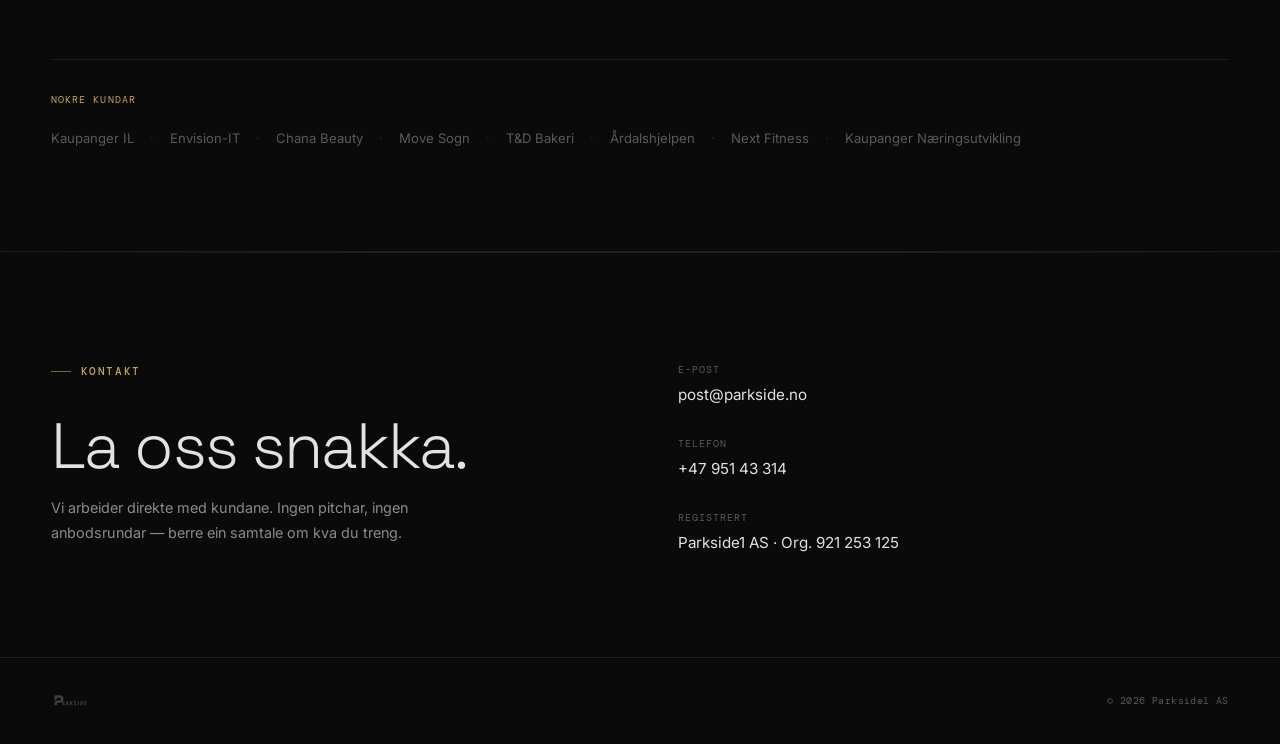
==== commit 29ca92a8: "Pixel animation rises upward (building P), IVIONIZER full rewrite - pixelRise animation: pixels emer" ====
--- a/index.html
+++ b/index.html
@@ -73,23 +73,23 @@
     <div class="hero-icon" aria-hidden="true">
       <img src="assets/logo/parkside-icon-gold.svg" alt="" class="hero-icon-img" />
       <div class="hero-pixels">
-        <!-- x: 78–108px = stem width of P; y start ~155px (base of stem, shifted up) -->
-        <span class="px" style="--px-x:80px;--px-y:156px;--px-size:5px;--px-dur:2.1s;--px-delay:0.0s;--px-dx:-2px;--px-dy:38px"></span>
-        <span class="px" style="--px-x:90px;--px-y:160px;--px-size:4px;--px-dur:1.8s;--px-delay:0.4s;--px-dx:2px;--px-dy:44px"></span>
-        <span class="px" style="--px-x:100px;--px-y:152px;--px-size:5px;--px-dur:2.4s;--px-delay:0.8s;--px-dx:-2px;--px-dy:36px"></span>
-        <span class="px" style="--px-x:84px;--px-y:170px;--px-size:4px;--px-dur:1.9s;--px-delay:0.2s;--px-dx:2px;--px-dy:42px"></span>
-        <span class="px" style="--px-x:96px;--px-y:164px;--px-size:5px;--px-dur:2.2s;--px-delay:0.6s;--px-dx:-3px;--px-dy:40px"></span>
-        <span class="px" style="--px-x:78px;--px-y:178px;--px-size:4px;--px-dur:1.6s;--px-delay:1.1s;--px-dx:2px;--px-dy:32px"></span>
-        <span class="px" style="--px-x:92px;--px-y:174px;--px-size:5px;--px-dur:2.0s;--px-delay:0.9s;--px-dx:-2px;--px-dy:46px"></span>
-        <span class="px" style="--px-x:104px;--px-y:182px;--px-size:4px;--px-dur:1.8s;--px-delay:1.5s;--px-dx:3px;--px-dy:38px"></span>
-        <span class="px" style="--px-x:82px;--px-y:188px;--px-size:5px;--px-dur:2.3s;--px-delay:1.3s;--px-dx:-1px;--px-dy:34px"></span>
-        <span class="px" style="--px-x:94px;--px-y:184px;--px-size:4px;--px-dur:1.7s;--px-delay:0.5s;--px-dx:2px;--px-dy:44px"></span>
-        <span class="px" style="--px-x:78px;--px-y:196px;--px-size:5px;--px-dur:2.1s;--px-delay:1.7s;--px-dx:-2px;--px-dy:36px"></span>
-        <span class="px" style="--px-x:100px;--px-y:192px;--px-size:4px;--px-dur:1.9s;--px-delay:1.0s;--px-dx:2px;--px-dy:42px"></span>
-        <span class="px" style="--px-x:86px;--px-y:200px;--px-size:5px;--px-dur:2.5s;--px-delay:1.4s;--px-dx:-2px;--px-dy:48px"></span>
-        <span class="px" style="--px-x:96px;--px-y:204px;--px-size:4px;--px-dur:2.0s;--px-delay:0.7s;--px-dx:1px;--px-dy:40px"></span>
-        <span class="px" style="--px-x:82px;--px-y:212px;--px-size:5px;--px-dur:1.6s;--px-delay:1.9s;--px-dx:-3px;--px-dy:34px"></span>
-        <span class="px" style="--px-x:92px;--px-y:218px;--px-size:4px;--px-dur:2.3s;--px-delay:2.2s;--px-dx:2px;--px-dy:38px"></span>
+        <!-- Pixels spawn at base of P stem (y≈195–225) and rise upward into the P body (dy negative) -->
+        <span class="px" style="--px-x:82px;--px-y:210px;--px-size:5px;--px-dur:2.2s;--px-delay:0.0s;--px-dx:-1px;--px-dy:-62px"></span>
+        <span class="px" style="--px-x:92px;--px-y:215px;--px-size:4px;--px-dur:1.9s;--px-delay:0.5s;--px-dx:2px;--px-dy:-58px"></span>
+        <span class="px" style="--px-x:100px;--px-y:205px;--px-size:5px;--px-dur:2.5s;--px-delay:0.9s;--px-dx:-2px;--px-dy:-70px"></span>
+        <span class="px" style="--px-x:78px;--px-y:220px;--px-size:4px;--px-dur:2.0s;--px-delay:0.3s;--px-dx:1px;--px-dy:-55px"></span>
+        <span class="px" style="--px-x:96px;--px-y:218px;--px-size:5px;--px-dur:1.8s;--px-delay:0.7s;--px-dx:-2px;--px-dy:-65px"></span>
+        <span class="px" style="--px-x:86px;--px-y:225px;--px-size:4px;--px-dur:2.3s;--px-delay:1.2s;--px-dx:2px;--px-dy:-52px"></span>
+        <span class="px" style="--px-x:104px;--px-y:212px;--px-size:5px;--px-dur:2.1s;--px-delay:0.8s;--px-dx:-1px;--px-dy:-68px"></span>
+        <span class="px" style="--px-x:80px;--px-y:200px;--px-size:4px;--px-dur:1.7s;--px-delay:1.6s;--px-dx:2px;--px-dy:-60px"></span>
+        <span class="px" style="--px-x:94px;--px-y:222px;--px-size:5px;--px-dur:2.4s;--px-delay:1.0s;--px-dx:-2px;--px-dy:-72px"></span>
+        <span class="px" style="--px-x:84px;--px-y:217px;--px-size:4px;--px-dur:2.0s;--px-delay:0.4s;--px-dx:1px;--px-dy:-57px"></span>
+        <span class="px" style="--px-x:98px;--px-y:208px;--px-size:5px;--px-dur:1.9s;--px-delay:1.8s;--px-dx:-1px;--px-dy:-63px"></span>
+        <span class="px" style="--px-x:88px;--px-y:224px;--px-size:4px;--px-dur:2.2s;--px-delay:1.3s;--px-dx:2px;--px-dy:-54px"></span>
+        <span class="px" style="--px-x:78px;--px-y:213px;--px-size:5px;--px-dur:2.6s;--px-delay:2.0s;--px-dx:-2px;--px-dy:-67px"></span>
+        <span class="px" style="--px-x:102px;--px-y:219px;--px-size:4px;--px-dur:1.8s;--px-delay:0.6s;--px-dx:1px;--px-dy:-59px"></span>
+        <span class="px" style="--px-x:90px;--px-y:227px;--px-size:5px;--px-dur:2.1s;--px-delay:1.5s;--px-dx:-2px;--px-dy:-75px"></span>
+        <span class="px" style="--px-x:82px;--px-y:230px;--px-size:4px;--px-dur:2.3s;--px-delay:2.4s;--px-dx:2px;--px-dy:-50px"></span>
       </div>
     </div>
 
--- a/styles.css
+++ b/styles.css
@@ -1534,13 +1534,16 @@
   opacity: 0.55;
   filter: drop-shadow(0 0 32px rgba(196, 163, 90, 0.28));
   overflow: visible;
-}
-
-/* Pixel container — positioned absolute over icon */
+  position: relative;
+  z-index: 2;
+}
+
+/* Pixel container — sits BEHIND the P icon (z-index: 1 < img z-index: 2) */
 .hero-pixels {
   position: absolute;
   inset: 0;
   pointer-events: none;
+  z-index: 1;
 }
 
 /* Individual pixel */
@@ -1552,14 +1555,14 @@
   height: var(--px-size);
   background: var(--accent);
   opacity: 0;
-  animation: pixelFall var(--px-dur) ease-out var(--px-delay) infinite;
-}
-
-@keyframes pixelFall {
-  0%   { opacity: 0; transform: translate(0, 0) scale(1); }
-  8%   { opacity: 0.9; }
-  85%  { opacity: 0.3; }
-  100% { opacity: 0; transform: translate(var(--px-dx), var(--px-dy)) scale(0.4); }
+  animation: pixelRise var(--px-dur) ease-out var(--px-delay) infinite;
+}
+
+@keyframes pixelRise {
+  0%   { opacity: 0; transform: translate(var(--px-dx), 0) scale(0.5); }
+  10%  { opacity: 0.85; }
+  78%  { opacity: 0.55; }
+  100% { opacity: 0; transform: translate(var(--px-dx), var(--px-dy)) scale(1.05); }
 }
 
 /* Hide icon on small screens — keeps hero clean */
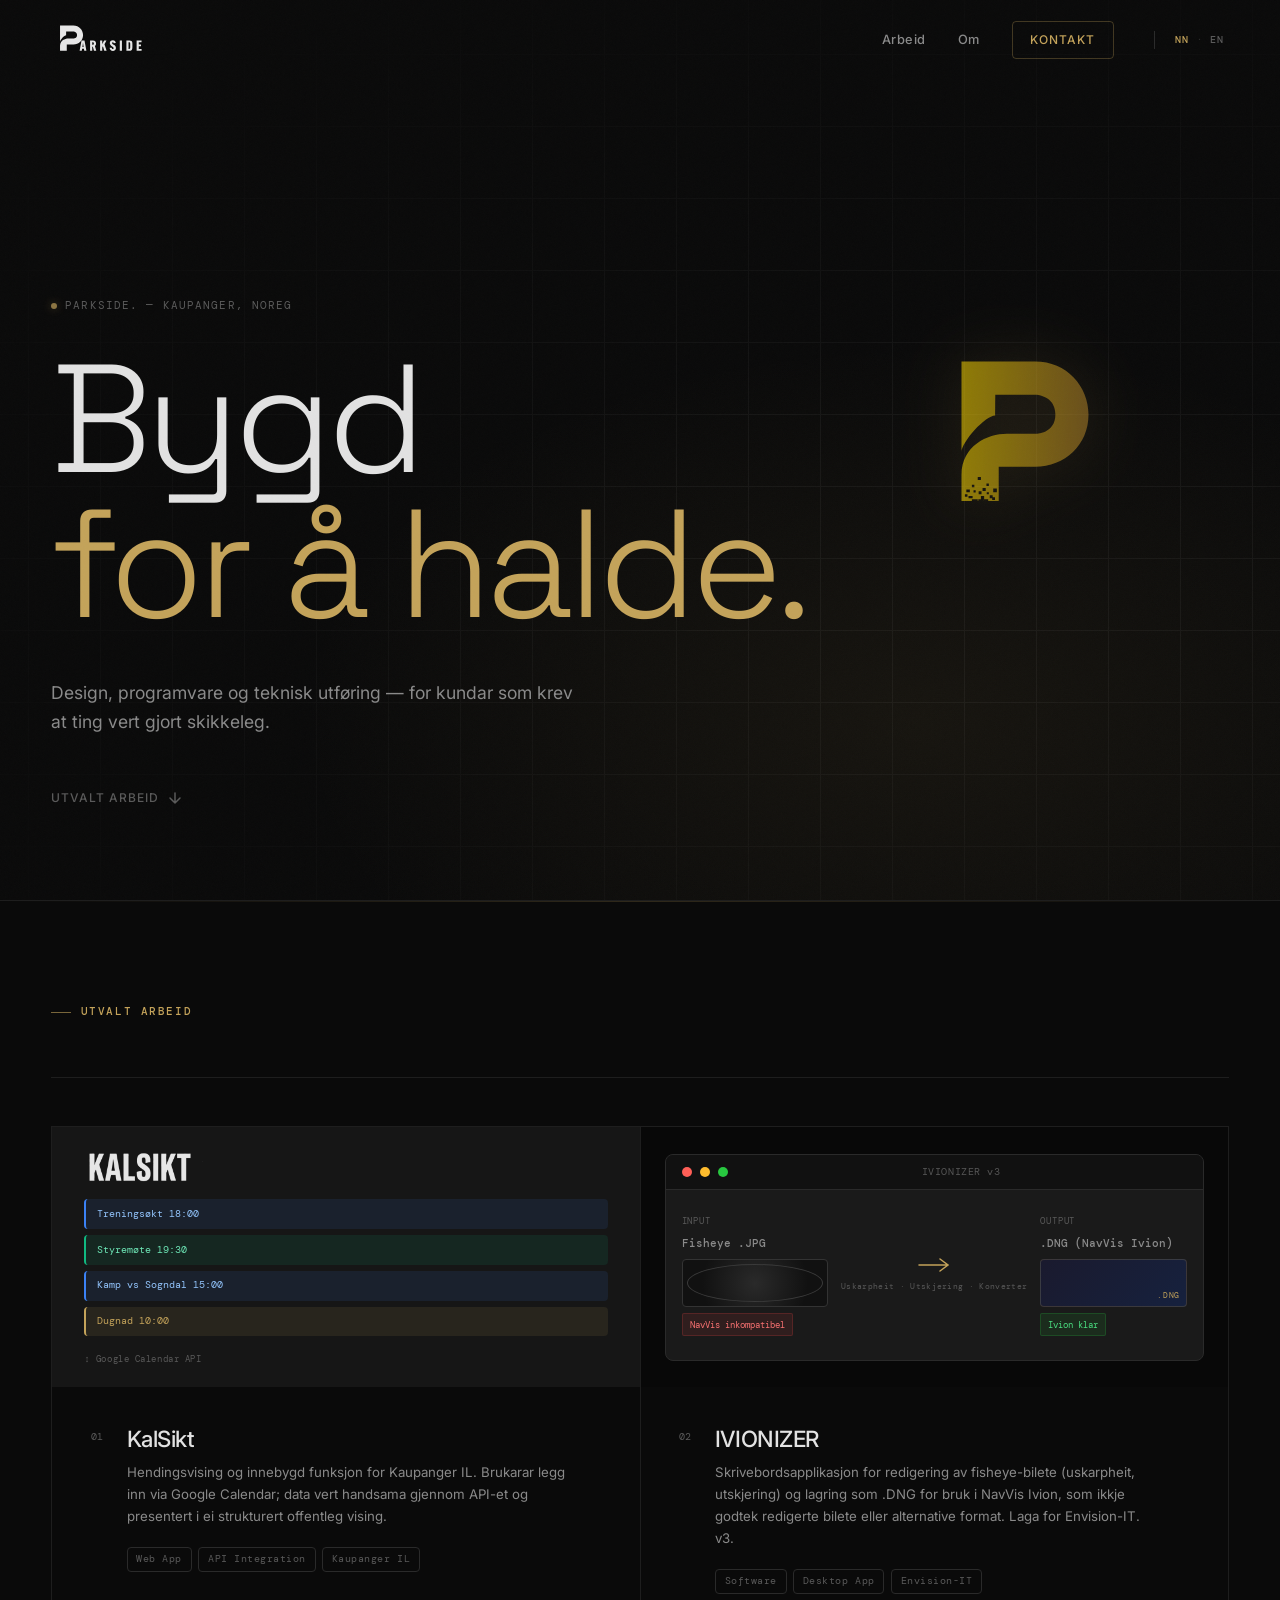
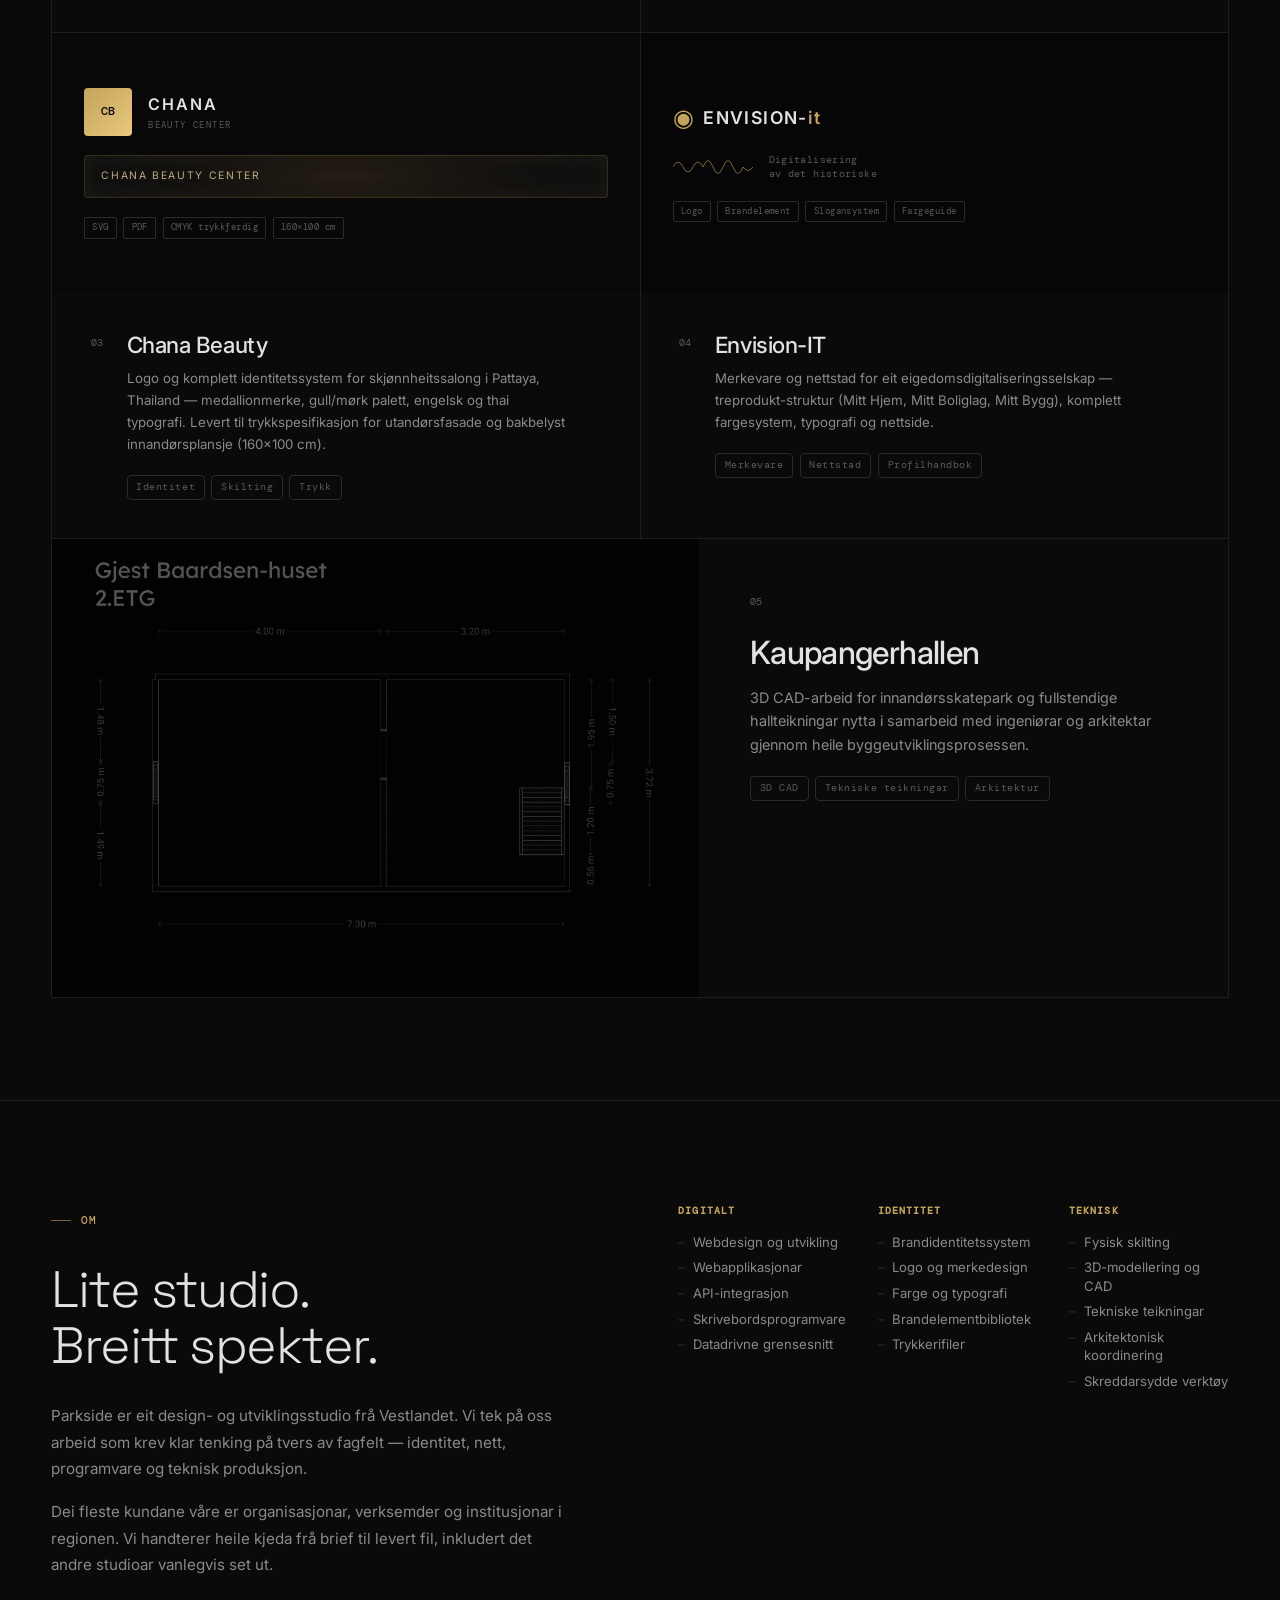
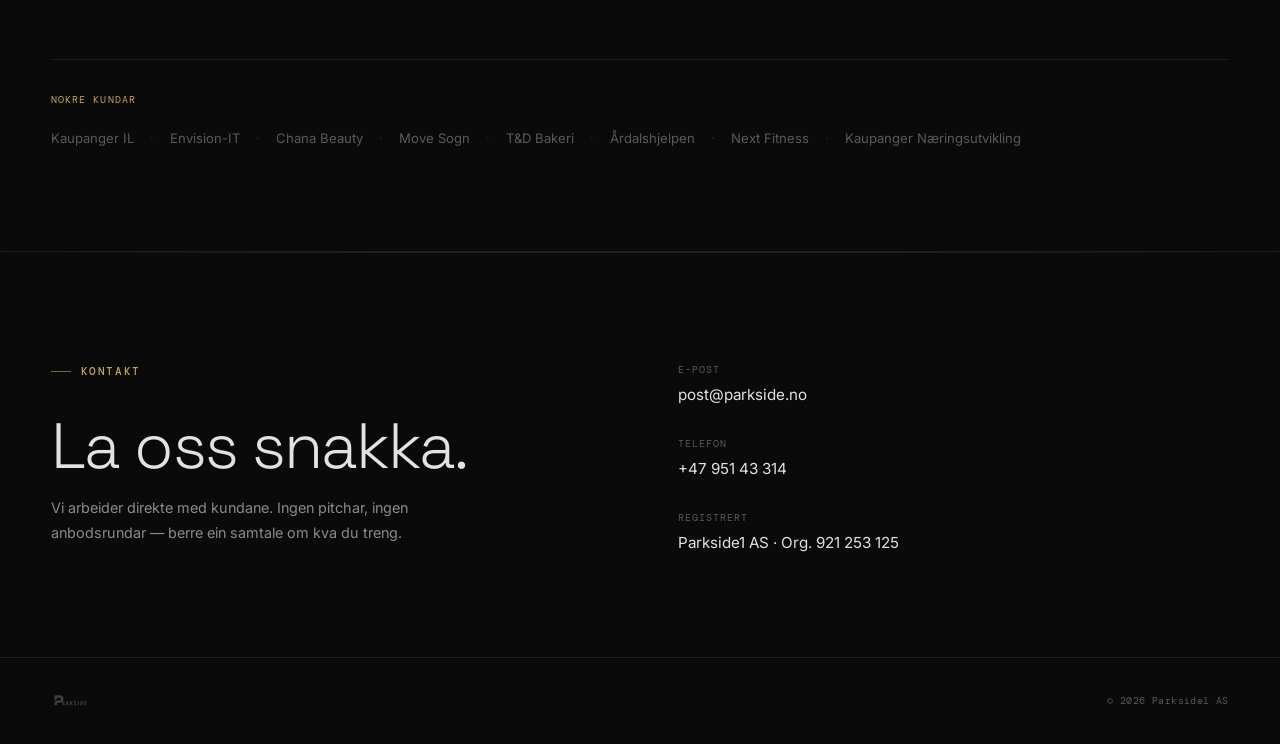
==== commit 1288fa8c: "Chana Beauty detail page rewrite + pixel animation fixes - Chana Beauty: full rewrite with correct n" ====
--- a/index.html
+++ b/index.html
@@ -71,26 +71,27 @@
 
     <!-- Animated P icon — right hero field -->
     <div class="hero-icon" aria-hidden="true">
+      <!-- Pixels rendered first (behind) — P image on top via z-index -->
+      <div class="hero-pixels">
+        <!-- x: 80–106px = stem width; y: 222–248px = below P base; size: 6–9px; dy negative = rises upward -->
+        <span class="px" style="--px-x:82px;--px-y:228px;--px-size:7px;--px-dur:2.2s;--px-delay:0.0s;--px-dx:-1px;--px-dy:-68px"></span>
+        <span class="px" style="--px-x:93px;--px-y:234px;--px-size:6px;--px-dur:1.9s;--px-delay:0.5s;--px-dx:2px;--px-dy:-62px"></span>
+        <span class="px" style="--px-x:101px;--px-y:224px;--px-size:8px;--px-dur:2.5s;--px-delay:0.9s;--px-dx:-2px;--px-dy:-74px"></span>
+        <span class="px" style="--px-x:80px;--px-y:240px;--px-size:6px;--px-dur:2.0s;--px-delay:0.3s;--px-dx:1px;--px-dy:-58px"></span>
+        <span class="px" style="--px-x:96px;--px-y:236px;--px-size:7px;--px-dur:1.8s;--px-delay:0.7s;--px-dx:-2px;--px-dy:-70px"></span>
+        <span class="px" style="--px-x:87px;--px-y:244px;--px-size:6px;--px-dur:2.3s;--px-delay:1.2s;--px-dx:2px;--px-dy:-55px"></span>
+        <span class="px" style="--px-x:104px;--px-y:230px;--px-size:8px;--px-dur:2.1s;--px-delay:0.8s;--px-dx:-1px;--px-dy:-72px"></span>
+        <span class="px" style="--px-x:80px;--px-y:222px;--px-size:7px;--px-dur:1.7s;--px-delay:1.6s;--px-dx:2px;--px-dy:-64px"></span>
+        <span class="px" style="--px-x:94px;--px-y:242px;--px-size:6px;--px-dur:2.4s;--px-delay:1.0s;--px-dx:-2px;--px-dy:-76px"></span>
+        <span class="px" style="--px-x:85px;--px-y:238px;--px-size:7px;--px-dur:2.0s;--px-delay:0.4s;--px-dx:1px;--px-dy:-60px"></span>
+        <span class="px" style="--px-x:98px;--px-y:226px;--px-size:8px;--px-dur:1.9s;--px-delay:1.8s;--px-dx:-1px;--px-dy:-66px"></span>
+        <span class="px" style="--px-x:88px;--px-y:246px;--px-size:6px;--px-dur:2.2s;--px-delay:1.3s;--px-dx:2px;--px-dy:-57px"></span>
+        <span class="px" style="--px-x:80px;--px-y:232px;--px-size:7px;--px-dur:2.6s;--px-delay:2.0s;--px-dx:-2px;--px-dy:-71px"></span>
+        <span class="px" style="--px-x:103px;--px-y:238px;--px-size:6px;--px-dur:1.8s;--px-delay:0.6s;--px-dx:1px;--px-dy:-63px"></span>
+        <span class="px" style="--px-x:91px;--px-y:248px;--px-size:8px;--px-dur:2.1s;--px-delay:1.5s;--px-dx:-2px;--px-dy:-79px"></span>
+        <span class="px" style="--px-x:83px;--px-y:244px;--px-size:6px;--px-dur:2.3s;--px-delay:2.4s;--px-dx:2px;--px-dy:-53px"></span>
+      </div>
       <img src="assets/logo/parkside-icon-gold.svg" alt="" class="hero-icon-img" />
-      <div class="hero-pixels">
-        <!-- Pixels spawn at base of P stem (y≈195–225) and rise upward into the P body (dy negative) -->
-        <span class="px" style="--px-x:82px;--px-y:210px;--px-size:5px;--px-dur:2.2s;--px-delay:0.0s;--px-dx:-1px;--px-dy:-62px"></span>
-        <span class="px" style="--px-x:92px;--px-y:215px;--px-size:4px;--px-dur:1.9s;--px-delay:0.5s;--px-dx:2px;--px-dy:-58px"></span>
-        <span class="px" style="--px-x:100px;--px-y:205px;--px-size:5px;--px-dur:2.5s;--px-delay:0.9s;--px-dx:-2px;--px-dy:-70px"></span>
-        <span class="px" style="--px-x:78px;--px-y:220px;--px-size:4px;--px-dur:2.0s;--px-delay:0.3s;--px-dx:1px;--px-dy:-55px"></span>
-        <span class="px" style="--px-x:96px;--px-y:218px;--px-size:5px;--px-dur:1.8s;--px-delay:0.7s;--px-dx:-2px;--px-dy:-65px"></span>
-        <span class="px" style="--px-x:86px;--px-y:225px;--px-size:4px;--px-dur:2.3s;--px-delay:1.2s;--px-dx:2px;--px-dy:-52px"></span>
-        <span class="px" style="--px-x:104px;--px-y:212px;--px-size:5px;--px-dur:2.1s;--px-delay:0.8s;--px-dx:-1px;--px-dy:-68px"></span>
-        <span class="px" style="--px-x:80px;--px-y:200px;--px-size:4px;--px-dur:1.7s;--px-delay:1.6s;--px-dx:2px;--px-dy:-60px"></span>
-        <span class="px" style="--px-x:94px;--px-y:222px;--px-size:5px;--px-dur:2.4s;--px-delay:1.0s;--px-dx:-2px;--px-dy:-72px"></span>
-        <span class="px" style="--px-x:84px;--px-y:217px;--px-size:4px;--px-dur:2.0s;--px-delay:0.4s;--px-dx:1px;--px-dy:-57px"></span>
-        <span class="px" style="--px-x:98px;--px-y:208px;--px-size:5px;--px-dur:1.9s;--px-delay:1.8s;--px-dx:-1px;--px-dy:-63px"></span>
-        <span class="px" style="--px-x:88px;--px-y:224px;--px-size:4px;--px-dur:2.2s;--px-delay:1.3s;--px-dx:2px;--px-dy:-54px"></span>
-        <span class="px" style="--px-x:78px;--px-y:213px;--px-size:5px;--px-dur:2.6s;--px-delay:2.0s;--px-dx:-2px;--px-dy:-67px"></span>
-        <span class="px" style="--px-x:102px;--px-y:219px;--px-size:4px;--px-dur:1.8s;--px-delay:0.6s;--px-dx:1px;--px-dy:-59px"></span>
-        <span class="px" style="--px-x:90px;--px-y:227px;--px-size:5px;--px-dur:2.1s;--px-delay:1.5s;--px-dx:-2px;--px-dy:-75px"></span>
-        <span class="px" style="--px-x:82px;--px-y:230px;--px-size:4px;--px-dur:2.3s;--px-delay:2.4s;--px-dx:2px;--px-dy:-50px"></span>
-      </div>
     </div>
 
     <div class="hero-grid-bg" aria-hidden="true"></div>
@@ -216,7 +217,7 @@
               <span class="work-card-num">03</span>
               <div class="work-card-meta">
                 <h2 class="work-card-title">Chana Beauty</h2>
-                <p class="work-card-desc" data-en="Complete identity system with badge, logotype variants and physical signage — backlit indoor panel (160×100 cm) and outdoor facade. Delivered CMYK print-ready to production specification.">Komplett identitetssystem med merke, logotypevariasjonar og fysisk skilting — bakbelyst innandørsplansje (160×100 cm) og utandørsfasade. Levert CMYK-utskriftsklart til produksjonsspesifikasjon.</p>
+                <p class="work-card-desc" data-en="Logo and complete identity system for a beauty salon in Pattaya, Thailand — medallion mark, gold/dark palette, English and Thai typography. Delivered to print spec for outdoor facade and backlit indoor panel (160×100 cm).">Logo og komplett identitetssystem for skjønnheitssalong i Pattaya, Thailand — medallionmerke, gull/mørk palett, engelsk og thai typografi. Levert til trykkspesifikasjon for utandørsfasade og bakbelyst innandørsplansje (160×100 cm).</p>
                 <div class="work-card-tags">
                   <span class="tag" data-en="Identity">Identitet</span>
                   <span class="tag" data-en="Signage">Skilting</span>
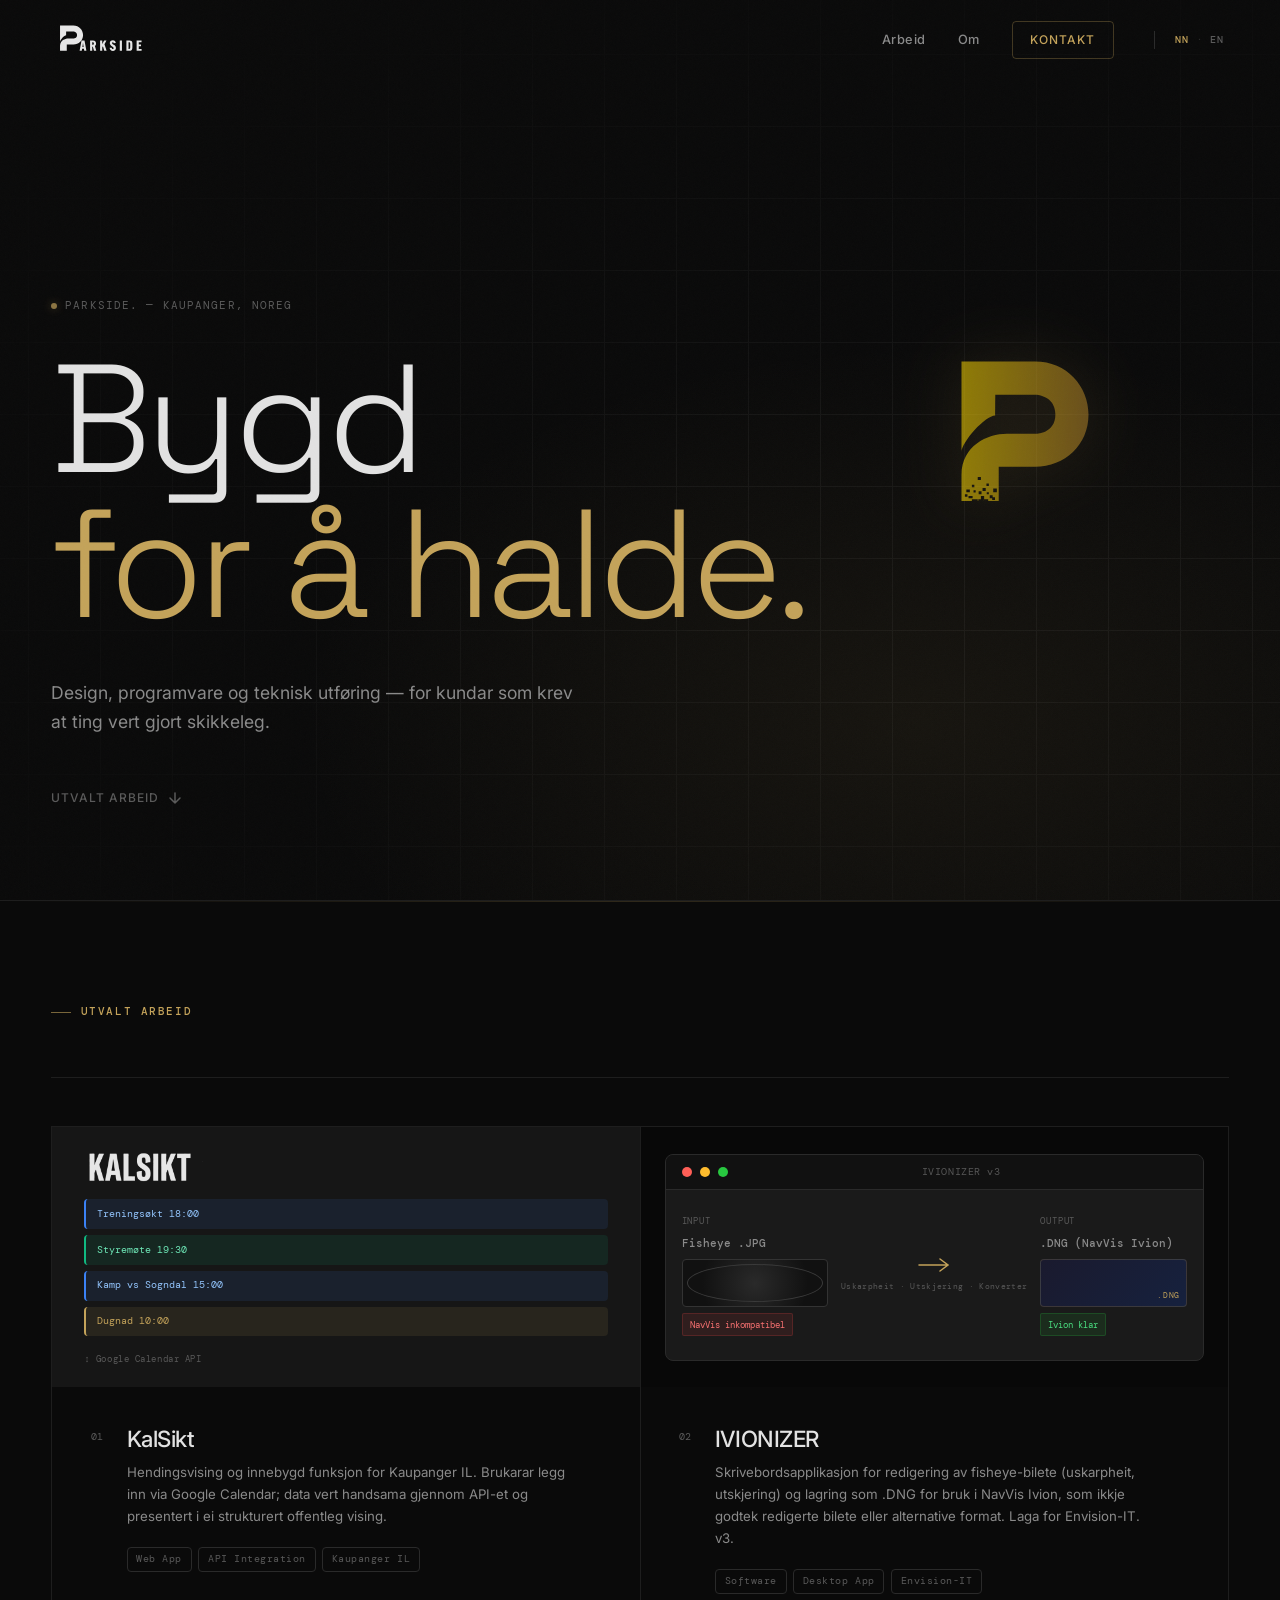
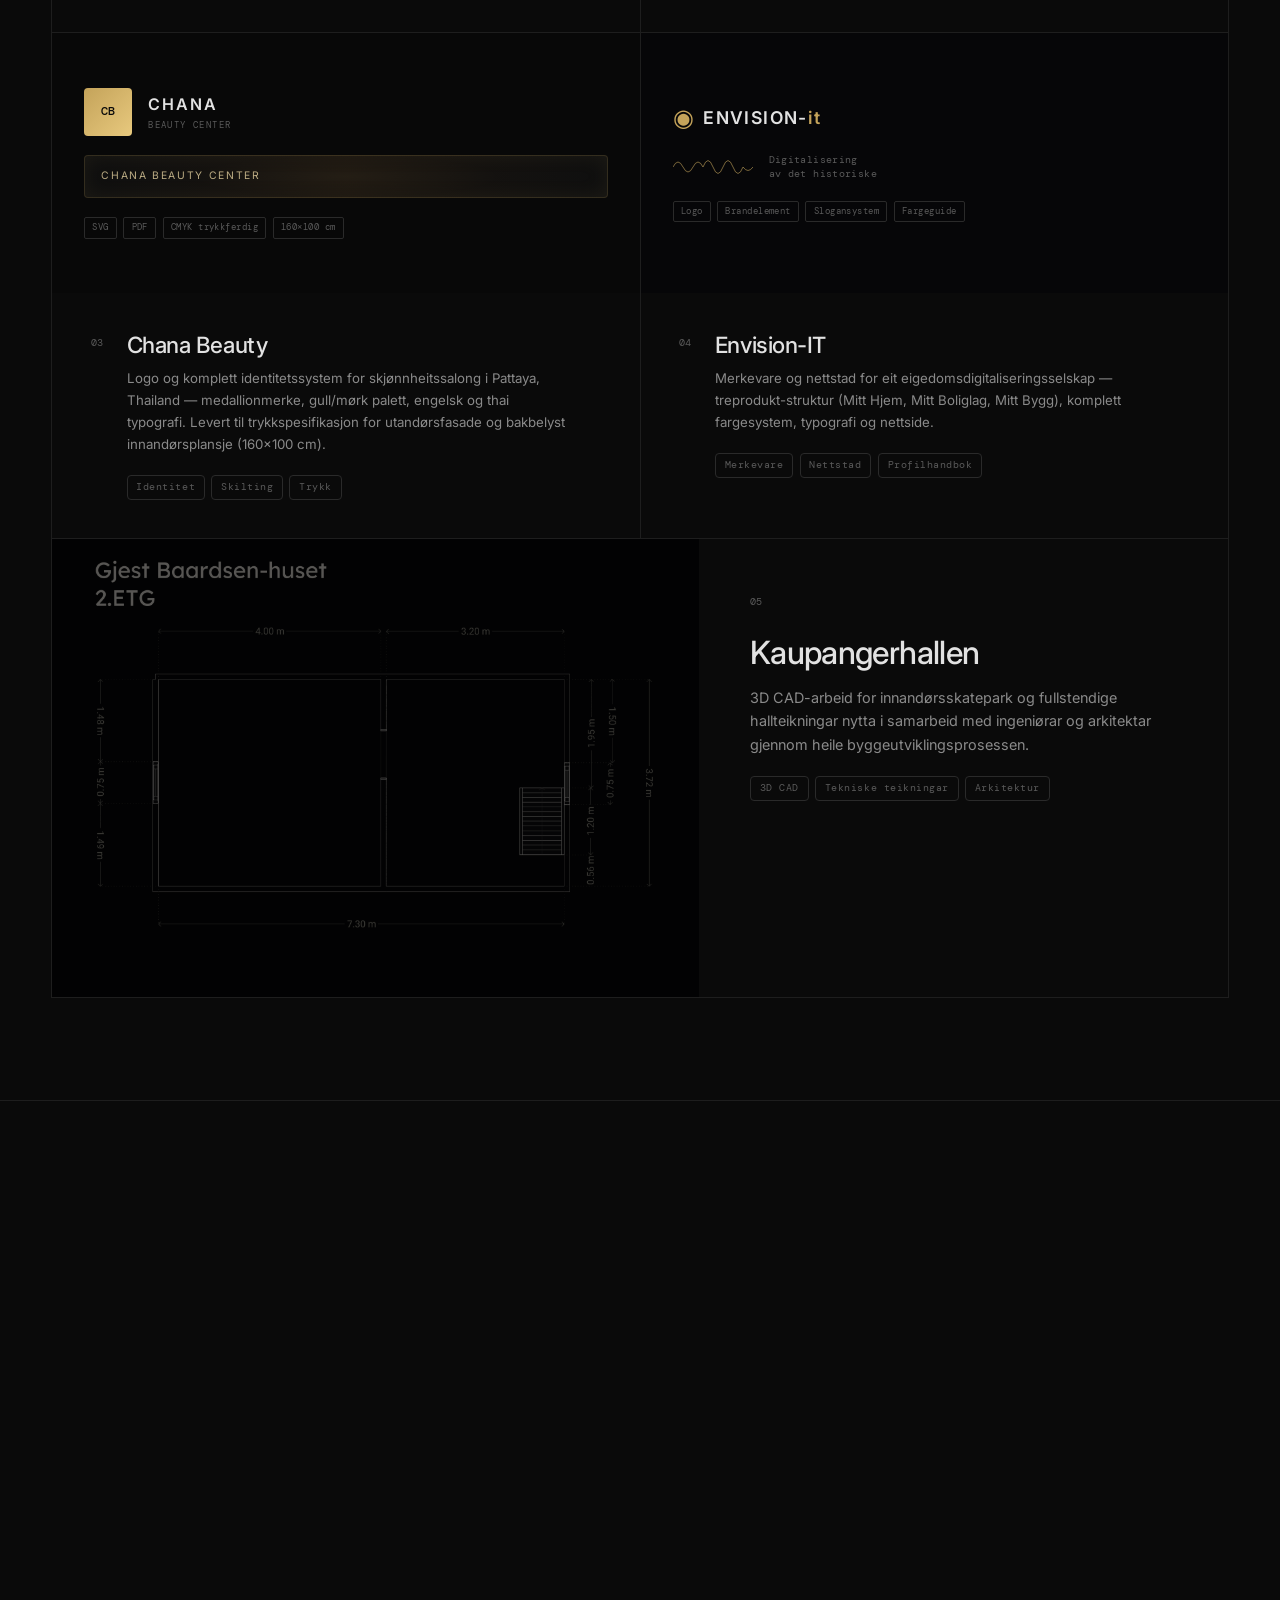
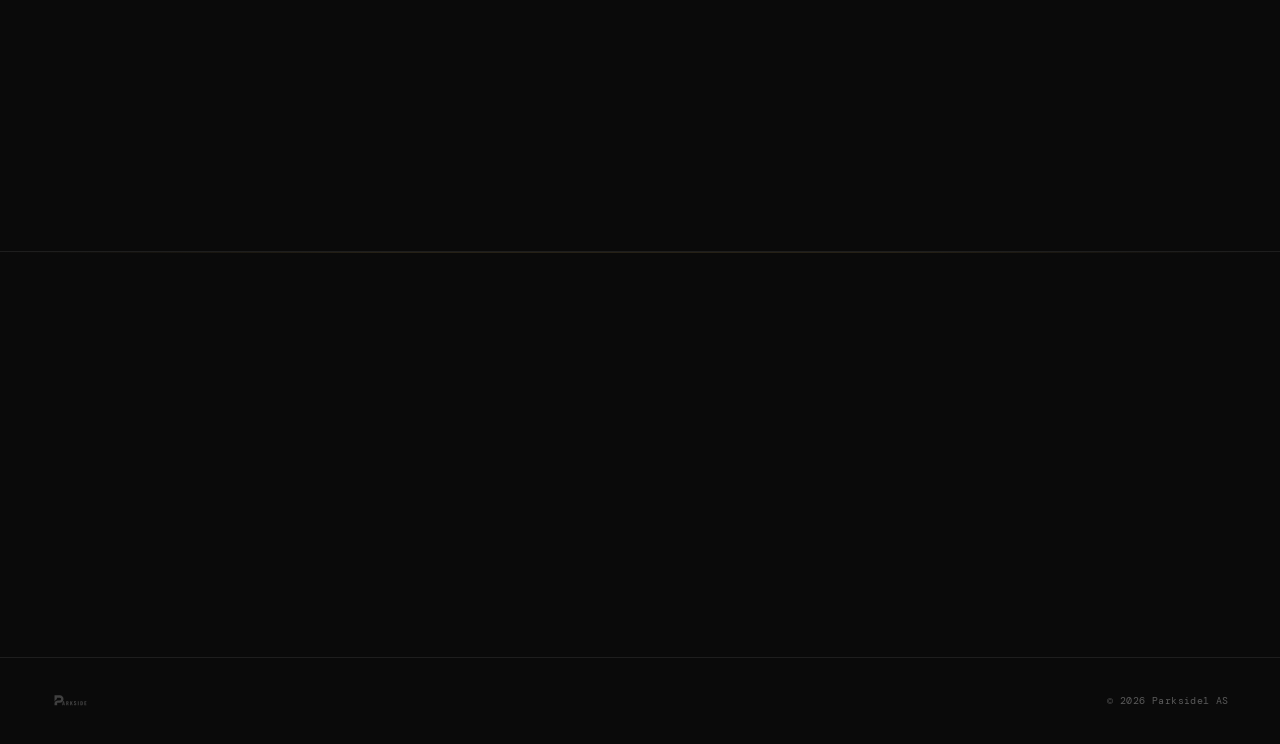
==== commit 5c2e9e84: "KalSikt full rewrite, Kaupangerhallen fixed, Next Fitness removed - KalSikt: complete rewrite with a" ====
--- a/index.html
+++ b/index.html
@@ -362,7 +362,6 @@
             <span>Move Sogn</span>
             <span>T&amp;D Bakeri</span>
             <span>Årdalshjelpen</span>
-            <span>Next Fitness</span>
             <span>Kaupanger Næringsutvikling</span>
           </div>
         </div>
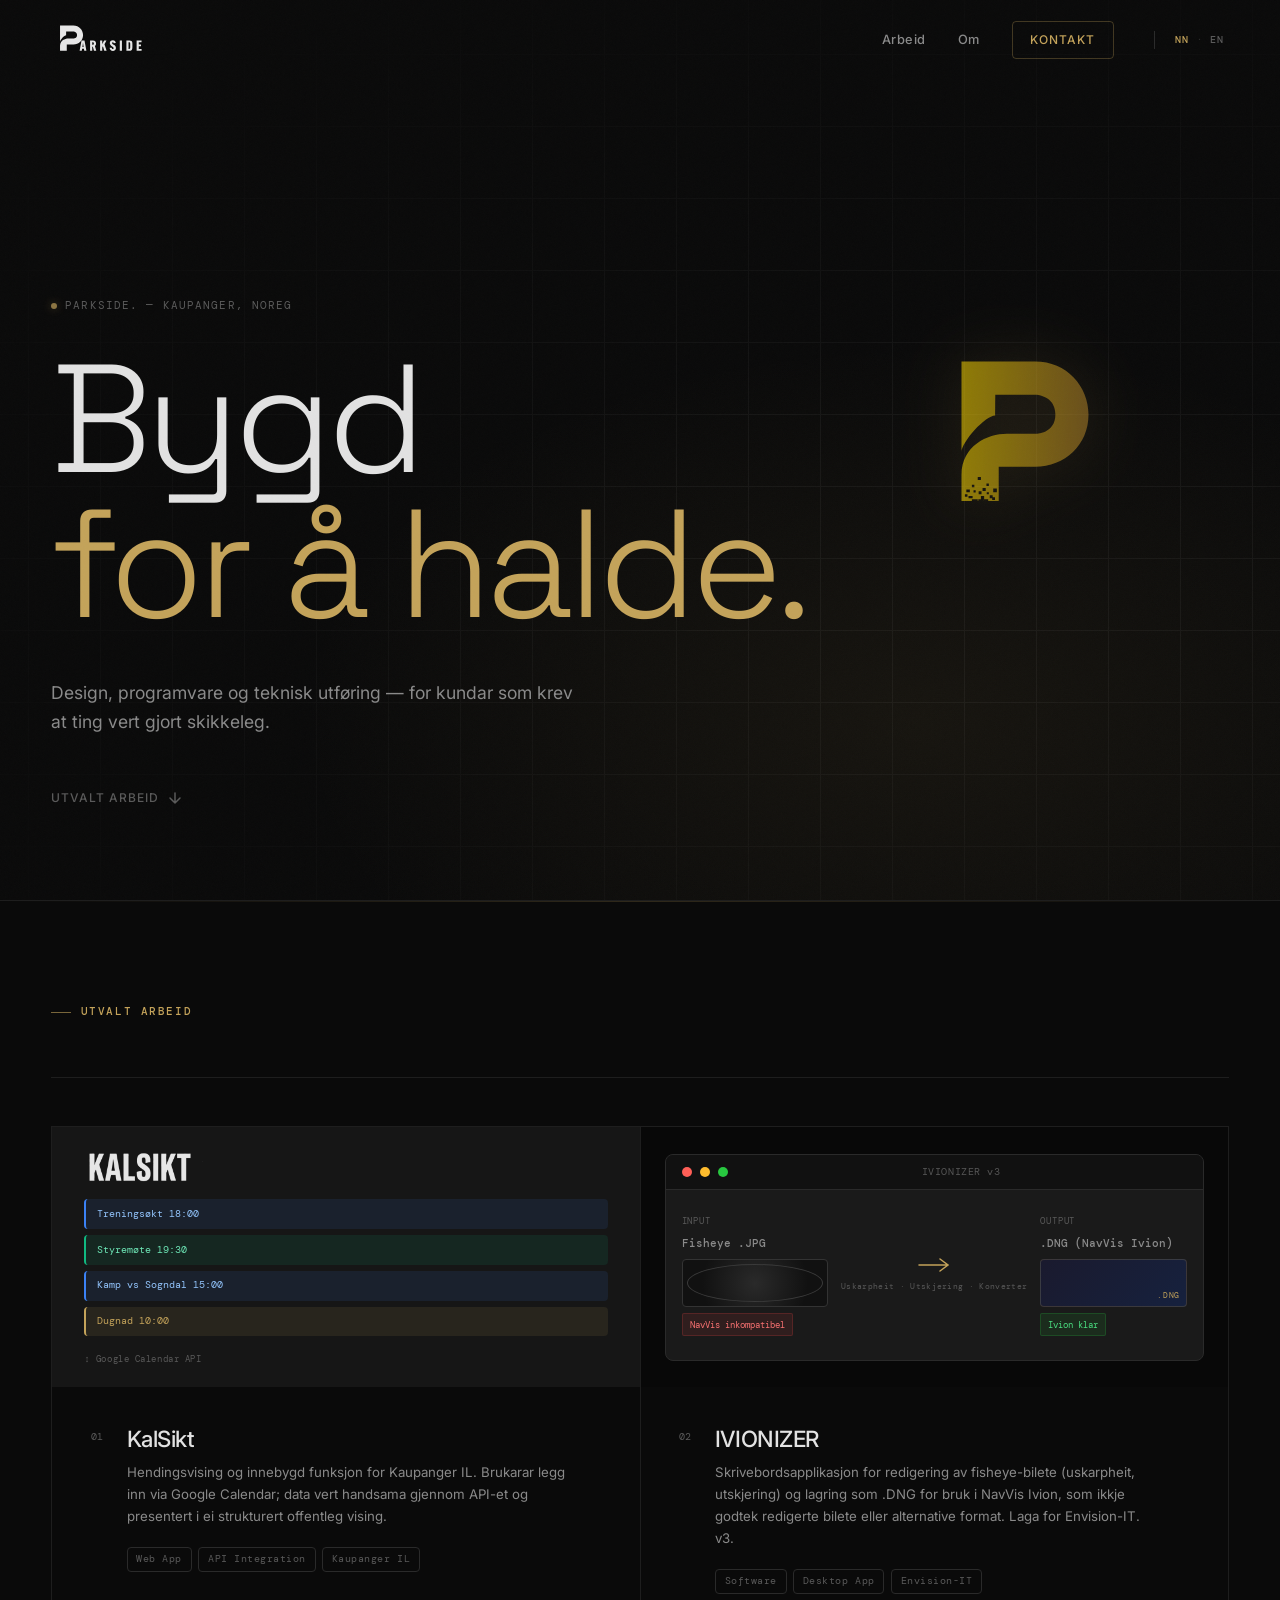
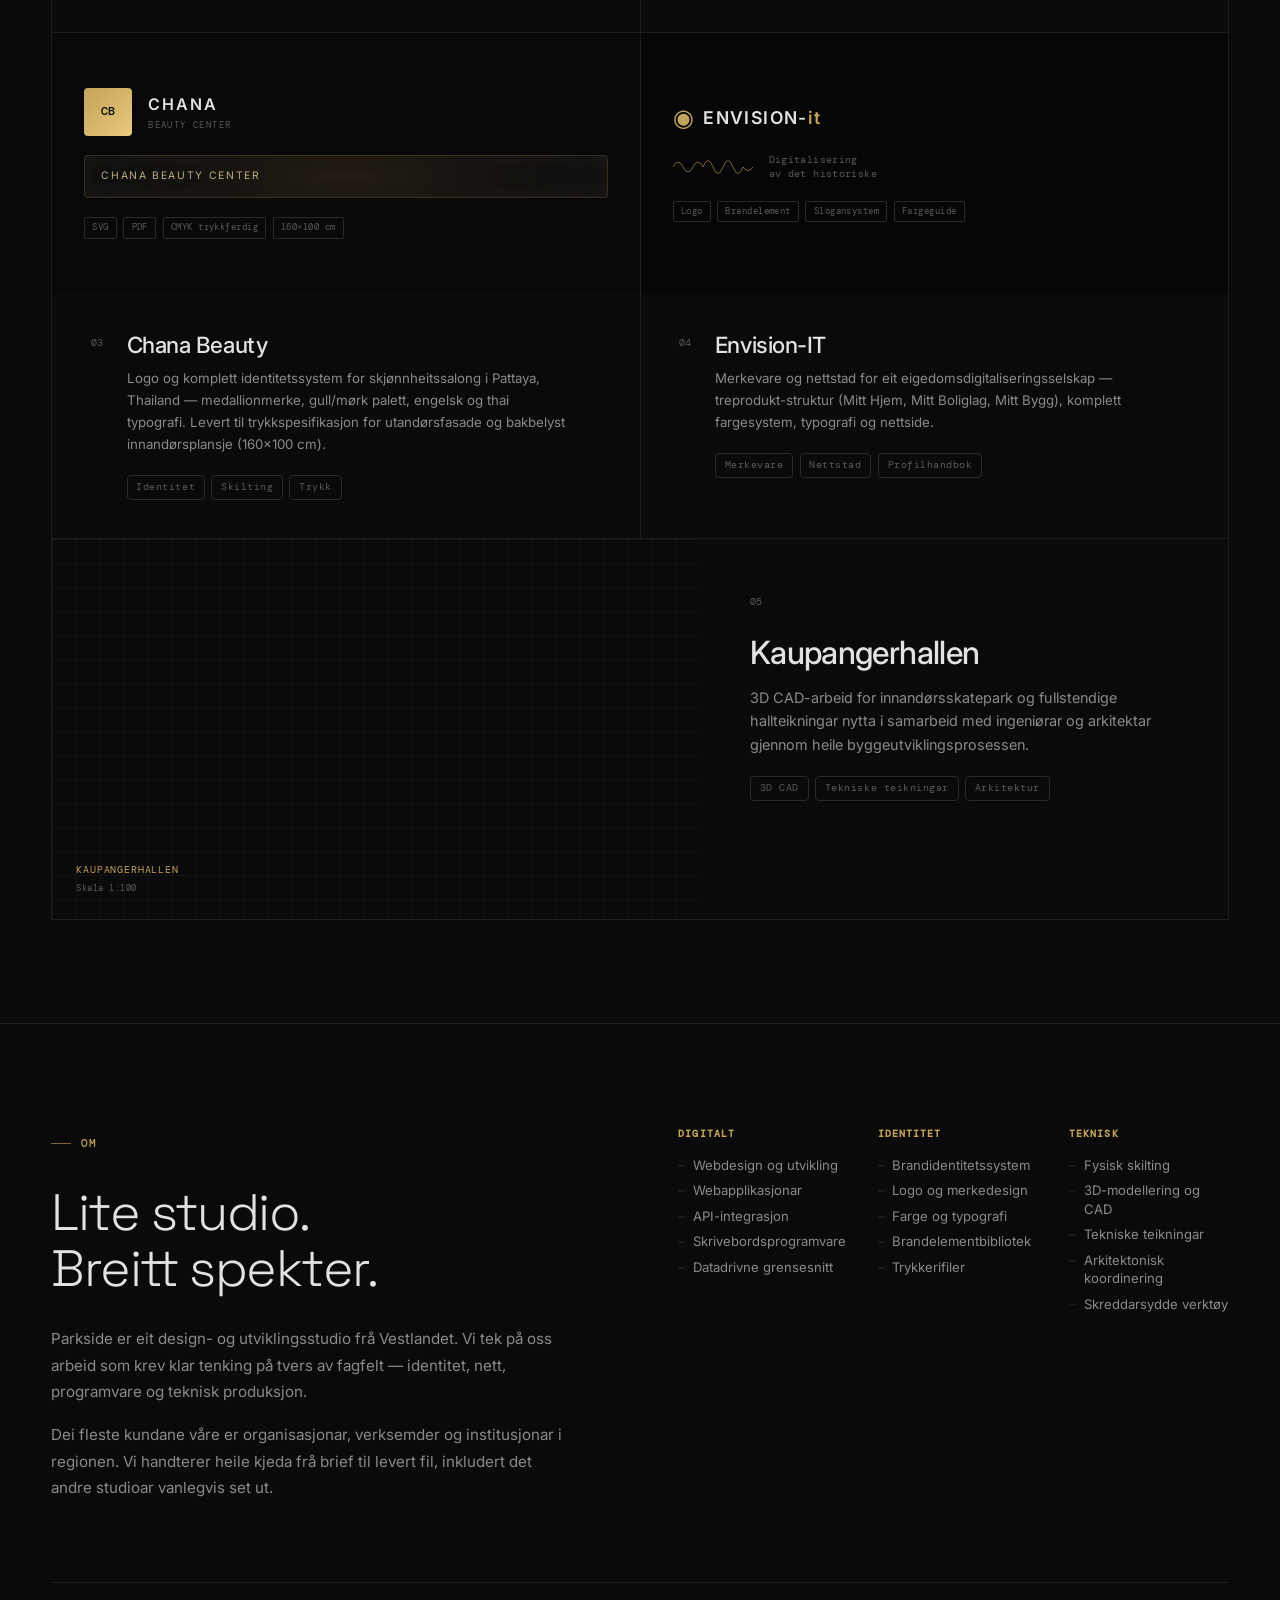
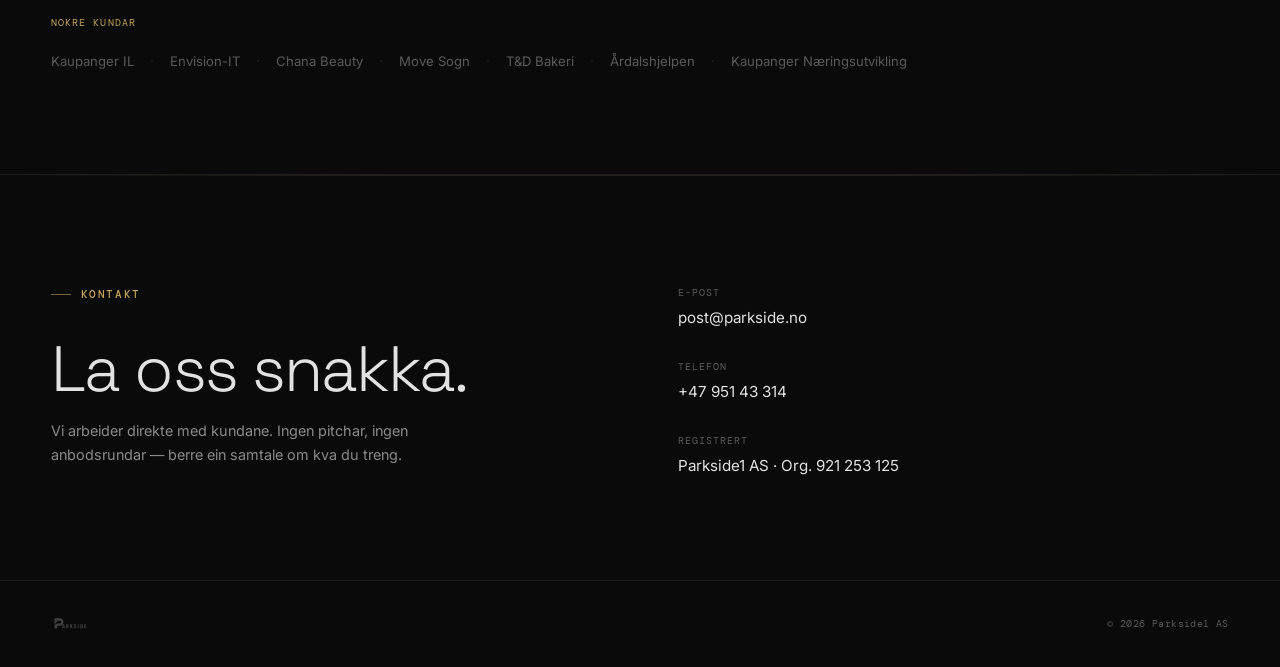
==== commit f9f0d5f2: "Wire up uploaded images; fix placeholder divs across all detail pages - Rename double-extension file" ====
--- a/index.html
+++ b/index.html
@@ -275,8 +275,7 @@
           <a href="kaupangerhallen.html" class="work-card-link" aria-label="Kaupangerhallen — Tekniske teikningar og CAD">
             <div class="work-card-visual work-card-visual--cad">
               <div class="cad-viz">
-                <img src="assets/work/technical-drawing-01.png" alt="Teknisk grunnplanteikning" class="cad-img" onerror="this.style.display='none'; this.nextElementSibling.style.display='block'" />
-                <div class="cad-fallback">
+                <div class="cad-fallback" style="display:block;">
                   <div class="cad-grid-lines" aria-hidden="true"></div>
                   <div class="cad-annotation">
                     <span class="cad-label">Kaupangerhallen</span>
